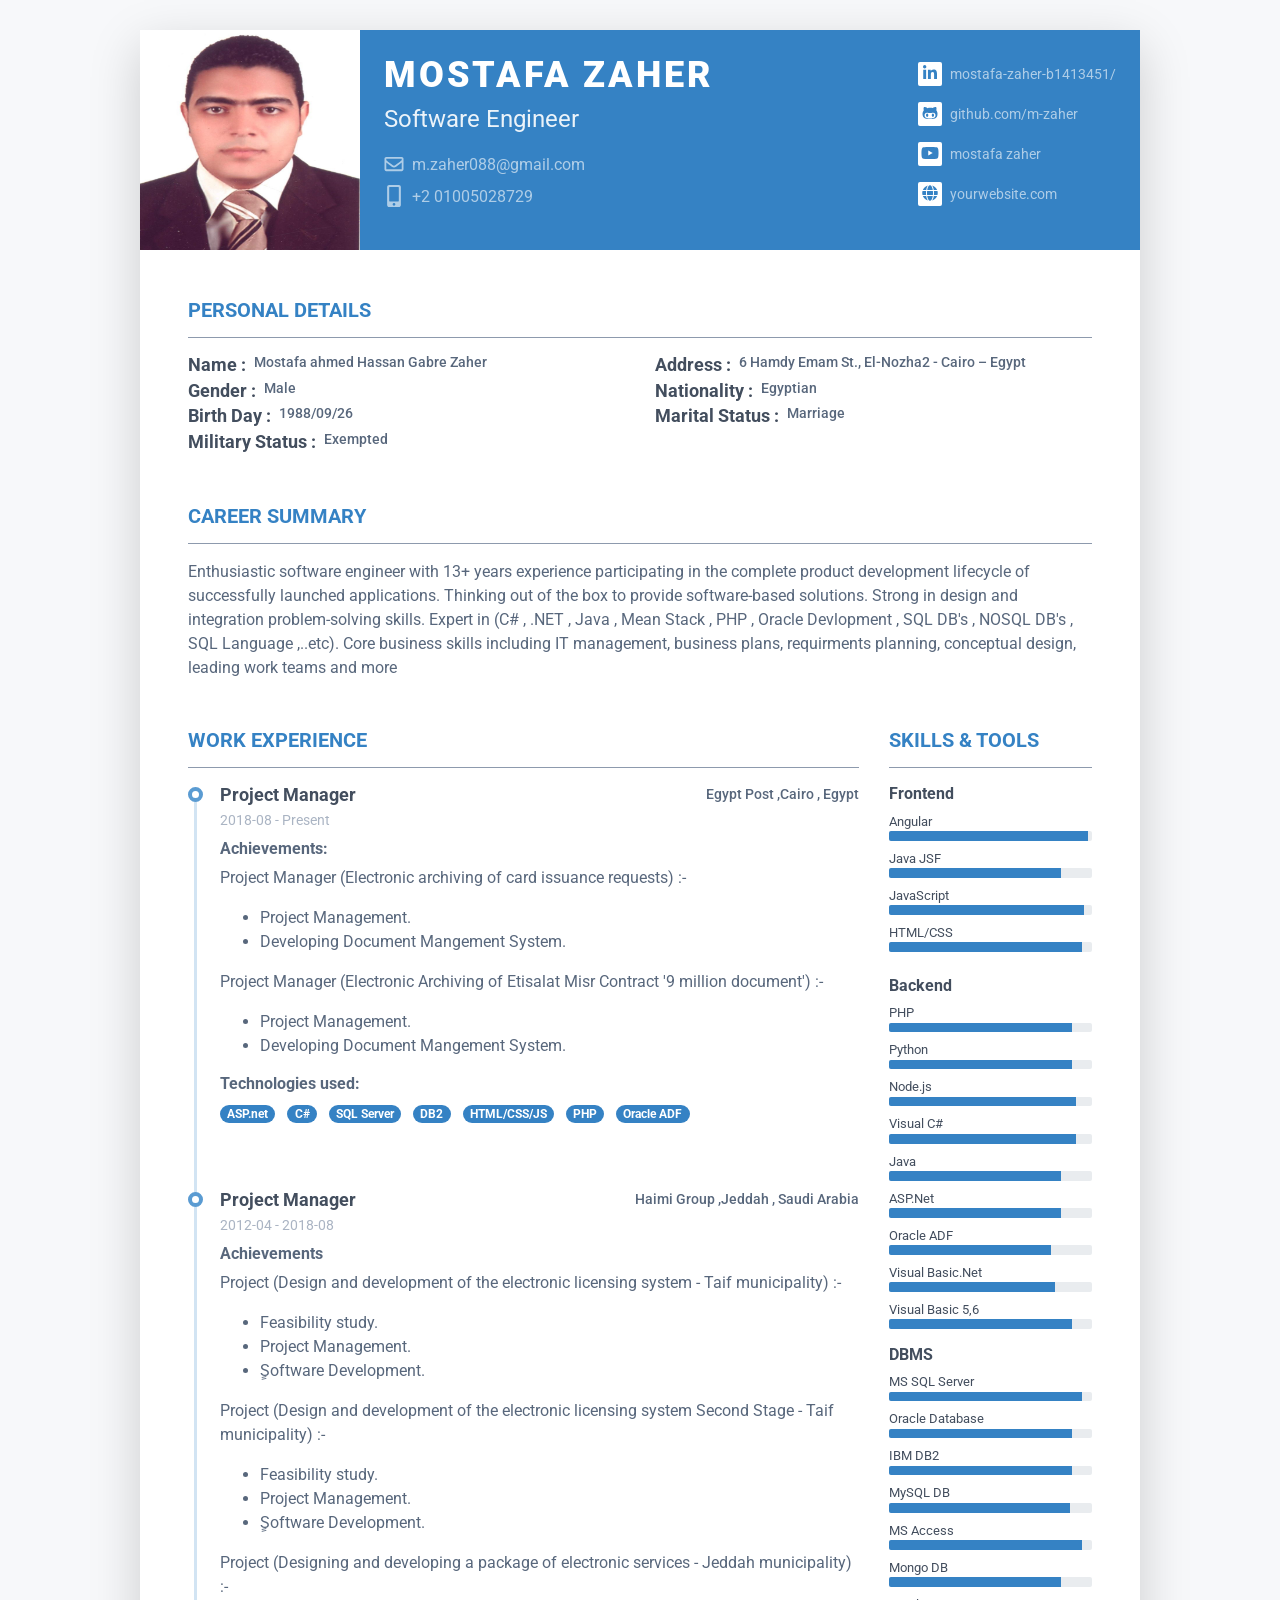
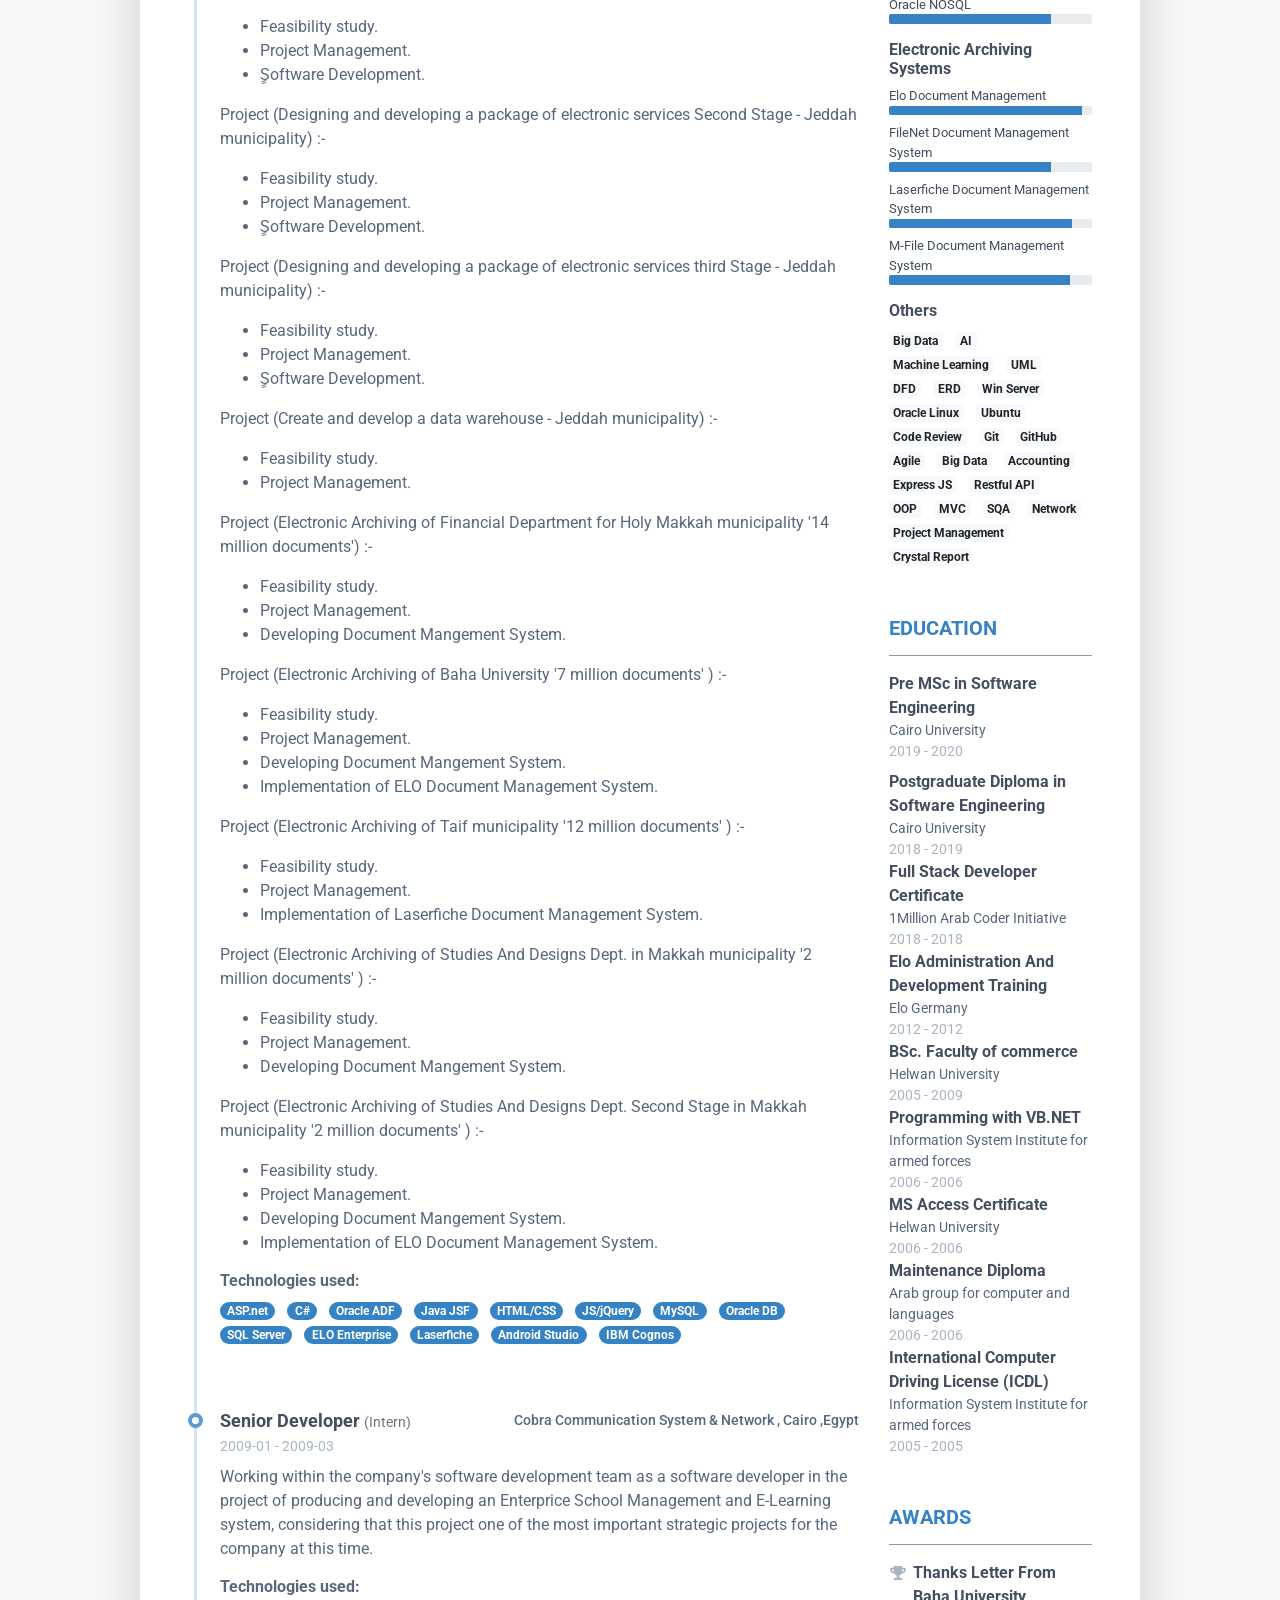
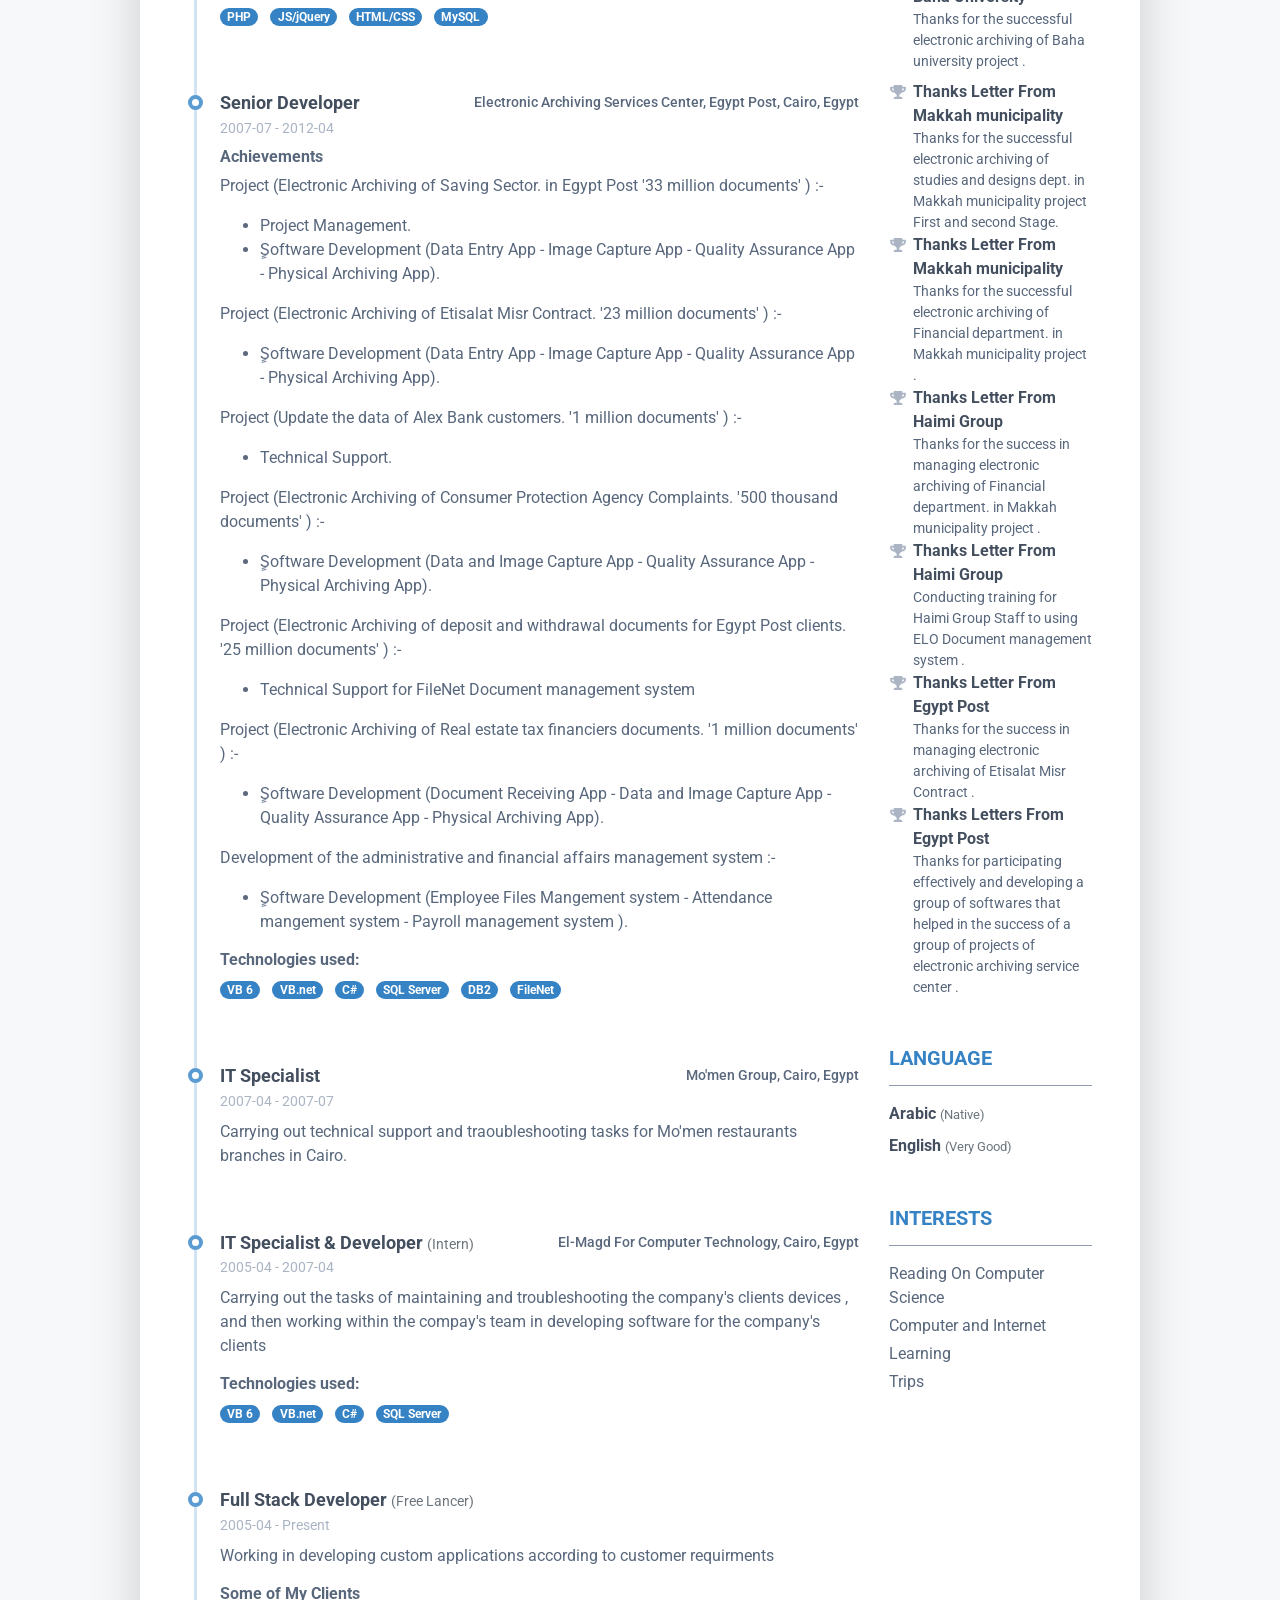
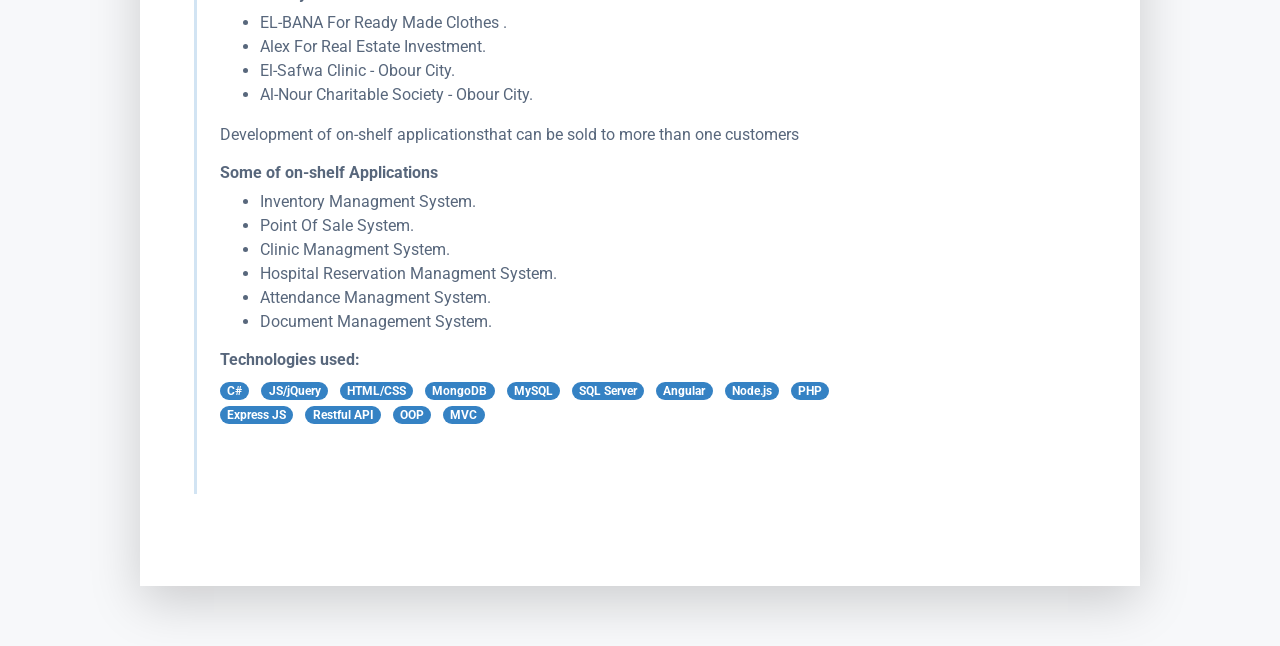
==== index.html @ 632cbca5 "final" ====
<!DOCTYPE html>
<html lang="en">

<head>
    <title>Mostafa Zaher Resume/CV</title>

    <!-- Meta -->
    <meta charset="utf-8" />
    <meta http-equiv="X-UA-Compatible" content="IE=edge" />
    <meta name="viewport" content="width=device-width, initial-scale=1.0" />
    <meta name="description" content="Mostafa Zaher Resume" />
    <meta name="author" content="Mostafa Zaher" />
    <link rel="shortcut icon" href="favicon.ico" />

    <!-- Google Font -->
    <link href="https://fonts.googleapis.com/css?family=Roboto:300,400,500,700,900" rel="stylesheet" />

    <!-- FontAwesome JS-->
    <script defer src="assets/fontawesome/js/all.min.js"></script>

    <!-- Theme CSS -->
    <link id="theme-style" rel="stylesheet" href="assets/css/pillar-2.css" />
</head>

<body>
    <article class="resume-wrapper text-center position-relative">
        <div class="resume-wrapper-inner mx-auto text-left bg-white shadow-lg">
            <header class="resume-header pt-4 pt-md-0">
                <div class="media flex-column flex-md-row">
                    <img class="mr-3 img-fluid picture mx-auto" src="assets/images/profile.jpg" alt="" />
                    <div class="media-body p-4 d-flex flex-column flex-md-row mx-auto mx-lg-0">
                        <div class="primary-info">
                            <h1 class="name mt-0 mb-1 text-white text-uppercase text-uppercase">
                                Mostafa Zaher
                            </h1>
                            <div class="title mb-3">Software Engineer</div>
                            <ul class="list-unstyled">
                                <li class="mb-2">
                                    <a href="#"><i
                        class="far fa-envelope fa-fw mr-2"
                        data-fa-transform="grow-3"
                      ></i
                      >m.zaher088@gmail.com</a
                    >
                  </li>
                  <li>
                    <a href="#"
                      ><i
                        class="fas fa-mobile-alt fa-fw mr-2"
                        data-fa-transform="grow-6"
                      ></i
                      >+2 01005028729</a
                    >
                  </li>
                </ul>
              </div>
              <!--//primary-info-->
              <div class="secondary-info ml-md-auto mt-2">
                <ul class="resume-social list-unstyled">
                  <li class="mb-3">
                    <a
                      href="https://www.linkedin.com/in/mostafa-zaher-b1413451/"
                      ><span class="fa-container text-center mr-2"
                        ><i class="fab fa-linkedin-in fa-fw"></i></span
                      >mostafa-zaher-b1413451/</a
                    >
                  </li>
                  <li class="mb-3">
                    <a href="https://github.com/m-zaher"
                      ><span class="fa-container text-center mr-2"
                        ><i class="fab fa-github-alt fa-fw"></i></span
                      >github.com/m-zaher</a
                    >
                  </li>
                  <li class="mb-3">
                    <a
                      href="https://www.youtube.com/channel/UCC8IXNrGnmh9Z6P3YlJa_Cw"
                      ><span class="fa-container text-center mr-2"
                        ><i class="fab fa-youtube fa-fw"></i></span
                      >mostafa zaher</a
                    >
                  </li>
                  <li>
                    <a href="#"
                      ><span class="fa-container text-center mr-2"
                        ><i class="fas fa-globe"></i></span
                      >yourwebsite.com</a
                    >
                  </li>
                </ul>
              </div>
              <!--//secondary-info-->
            </div>
            <!--//media-body-->
          </div>
          <!--//media-->
        </header>
        <div class="resume-body p-5">
          <section class="resume-section summary-section mb-5">
            <h2
              class="resume-section-title text-uppercase font-weight-bold pb-3 mb-3"
            >
              Personal Details
            </h2>
            <div class="resume-section-content">
              <div class="row">
                <div class="col-lg-6 col-ms-12">
                  <!-- for name -->
                  <span class="media d-flex flex-column flex-md-row">
                    <h3 class="resume-position-title font-weight-bold mb-1">
                      Name :
                    </h3>
                    <h4 class="resume-company-name ml-2">
                      Mostafa ahmed Hassan Gabre Zaher
                    </h4>
                  </span>
                </div>

                <!-- for address -->
                <div class="col-lg-6 col-ms-12">
                  <span class="d-flex flex-column flex-md-row">
                    <h3 class="resume-position-title font-weight-bold mb-1">
                      Address :
                    </h3>
                    <h4 class="resume-company-name ml-2">
                      6 Hamdy Emam St., El-Nozha2 - Cairo – Egypt
                    </h4>
                  </span>
                </div>
              </div>

              <div class="row">
                <div class="col-lg-6 col-ms-12">
                  <!-- for Gender -->
                  <span class="d-flex flex-column flex-md-row">
                    <h3 class="resume-position-title font-weight-bold mb-1">
                      Gender :
                    </h3>
                    <h4 class="resume-company-name ml-2">Male</h4>
                  </span>
                </div>

                <!-- for Nationality -->
                <div class="col-lg-6 col-ms-12">
                  <span class="d-flex flex-column flex-md-row">
                    <h3 class="resume-position-title font-weight-bold mb-1">
                      Nationality :
                    </h3>
                    <h4 class="resume-company-name ml-2">Egyptian</h4>
                  </span>
                </div>
              </div>

              <div class="row">
                <div class="col-lg-6 col-ms-12">
                  <!-- for Birth Day -->
                  <span class="d-flex flex-column flex-md-row">
                    <h3 class="resume-position-title font-weight-bold mb-1">
                      Birth Day :
                    </h3>
                    <h4 class="resume-company-name ml-2">1988/09/26</h4>
                  </span>
                </div>

                <!-- for Nationality -->
                <div class="col-lg-6 col-ms-12">
                  <span class="d-flex flex-column flex-md-row">
                    <h3 class="resume-position-title font-weight-bold mb-1">
                      Marital Status :
                    </h3>
                    <h4 class="resume-company-name ml-2">Marriage</h4>
                  </span>
                </div>
              </div>

              <div class="row">
                <div class="col-lg-6 col-ms-12">
                  <!-- for Military Status -->
                  <span class="d-flex flex-column flex-md-row">
                    <h3 class="resume-position-title font-weight-bold mb-1">
                      Military Status :
                    </h3>
                    <h4 class="resume-company-name ml-2">Exempted</h4>
                  </span>
                </div>
              </div>
            </div>
          </section>
          <!--//summary-section-->

          <section class="resume-section summary-section mb-5">
            <h2
              class="resume-section-title text-uppercase font-weight-bold pb-3 mb-3"
            >
              Career Summary
            </h2>
            <div class="resume-section-content">
              <p class="mb-0">
                Enthusiastic software engineer with 13+ years experience participating in the complete product development lifecycle of successfully launched applications.
                Thinking out of the box to provide software-based solutions. Strong in design and integration problem-solving skills. Expert in (C# , .NET , Java , Mean Stack , PHP , Oracle Devlopment ,
                SQL DB's , NOSQL DB's , SQL Language ,..etc). Core business skills including IT management, business plans, requirments planning, conceptual design, leading work teams and more
              </p>
            </div>
          </section>
          <!--//summary-section-->
          <div class="row">
            <div class="col-lg-9">
              <section class="resume-section experience-section mb-5">
                <h2
                  class="resume-section-title text-uppercase font-weight-bold pb-3 mb-3"
                >
                  Work Experience
                </h2>
                <div class="resume-section-content">
                  <div class="resume-timeline position-relative">
                    <article
                      class="resume-timeline-item position-relative pb-5"
                    >
                      <div class="resume-timeline-item-header mb-2">
                        <div class="d-flex flex-column flex-md-row">
                          <h3
                            class="resume-position-title font-weight-bold mb-1"
                          >
                            Project Manager
                          </h3>
                          <div class="resume-company-name ml-auto">
                            Egypt Post ,Cairo , Egypt
                          </div>
                        </div>
                        <!--//row-->
                        <div class="resume-position-time">
                          2018-08 - Present
                        </div>
                      </div>
                      <!--//resume-timeline-item-header-->
                      <div class="resume-timeline-item-desc">
                        <h4
                          class="resume-timeline-item-desc-heading font-weight-bold"
                        >
                          Achievements:
                        </h4>
                        <p>
                          Project Manager (Electronic archiving of card issuance
                          requests) :-
                        </p>
                        <ul>
                          <li>Project Management.</li>
                          <li>Developing Document Mangement System.</li>
                        </ul>
                        <p>
                          Project Manager (Electronic Archiving of Etisalat Misr
                          Contract '9 million document') :-
                        </p>
                        <ul>
                          <li>Project Management.</li>
                          <li>Developing Document Mangement System.</li>
                        </ul>
                        <h4
                          class="resume-timeline-item-desc-heading font-weight-bold"
                        >
                          Technologies used:
                        </h4>
                        <ul class="list-inline">
                          <li class="list-inline-item">
                            <span class="badge badge-primary badge-pill"
                              >ASP.net</span
                            >
                          </li>
                          <li class="list-inline-item">
                            <span class="badge badge-primary badge-pill"
                              >C#</span
                            >
                          </li>
                          <li class="list-inline-item">
                            <span class="badge badge-primary badge-pill"
                              >SQL Server</span
                            >
                          </li>
                          <li class="list-inline-item">
                            <span class="badge badge-primary badge-pill"
                              >DB2</span
                            >
                          </li>
                          <li class="list-inline-item">
                            <span class="badge badge-primary badge-pill"
                              >HTML/CSS/JS</span
                            >
                          </li>
                          <li class="list-inline-item">
                            <span class="badge badge-primary badge-pill"
                              >PHP</span
                            >
                          </li>
                          <li class="list-inline-item">
                            <span class="badge badge-primary badge-pill"
                              >Oracle ADF</span
                            >
                          </li>
                        </ul>
                      </div>
                      <!--//resume-timeline-item-desc-->
                    </article>
                    <!--//resume-timeline-item-->

                    <article
                      class="resume-timeline-item position-relative pb-5"
                    >
                      <div class="resume-timeline-item-header mb-2">
                        <div class="d-flex flex-column flex-md-row">
                          <h3
                            class="resume-position-title font-weight-bold mb-1"
                          >
                            Project Manager
                          </h3>
                          <div class="resume-company-name ml-auto">
                            Haimi Group ,Jeddah , Saudi Arabia
                          </div>
                        </div>
                        <!--//row-->
                        <div class="resume-position-time">
                          2012-04 - 2018-08
                        </div>
                      </div>
                      <!--//resume-timeline-item-header-->
                      <div class="resume-timeline-item-desc">
                        <h4
                          class="resume-timeline-item-desc-heading font-weight-bold"
                        >
                          Achievements
                        </h4>

                        <p>
                          Project (Design and development of the electronic
                          licensing system - Taif municipality) :-
                        </p>
                        <ul>
                          <li>Feasibility study.</li>
                          <li>Project Management.</li>
                          <li>ٍSoftware Development.</li>
                        </ul>

                        <p>
                          Project (Design and development of the electronic
                          licensing system Second Stage - Taif municipality) :-
                        </p>
                        <ul>
                          <li>Feasibility study.</li>
                          <li>Project Management.</li>
                          <li>ٍSoftware Development.</li>
                        </ul>

                        <p>
                          Project (Designing and developing a package of
                          electronic services - Jeddah municipality) :-
                        </p>
                        <ul>
                          <li>Feasibility study.</li>
                          <li>Project Management.</li>
                          <li>ٍSoftware Development.</li>
                        </ul>

                        <p>
                          Project (Designing and developing a package of
                          electronic services Second Stage - Jeddah
                          municipality) :-
                        </p>
                        <ul>
                          <li>Feasibility study.</li>
                          <li>Project Management.</li>
                          <li>ٍSoftware Development.</li>
                        </ul>

                        <p>
                          Project (Designing and developing a package of
                          electronic services third Stage - Jeddah municipality)
                          :-
                        </p>
                        <ul>
                          <li>Feasibility study.</li>
                          <li>Project Management.</li>
                          <li>ٍSoftware Development.</li>
                        </ul>

                        <p>
                          Project (Create and develop a data warehouse - Jeddah
                          municipality) :-
                        </p>
                        <ul>
                          <li>Feasibility study.</li>
                          <li>Project Management.</li>
                        </ul>

                        <p>
                          Project (Electronic Archiving of Financial Department
                          for Holy Makkah municipality '14 million documents')
                          :-
                        </p>
                        <ul>
                          <li>Feasibility study.</li>
                          <li>Project Management.</li>
                          <li>Developing Document Mangement System.</li>
                        </ul>
                        <p>
                          Project (Electronic Archiving of Baha University '7
                          million documents' ) :-
                        </p>
                        <ul>
                          <li>Feasibility study.</li>
                          <li>Project Management.</li>
                          <li>Developing Document Mangement System.</li>
                          <li>
                            Implementation of ELO Document Management System.
                          </li>
                        </ul>

                        <p>
                          Project (Electronic Archiving of Taif municipality '12
                          million documents' ) :-
                        </p>
                        <ul>
                          <li>Feasibility study.</li>
                          <li>Project Management.</li>
                          <li>
                            Implementation of Laserfiche Document Management
                            System.
                          </li>
                        </ul>

                        <p>
                          Project (Electronic Archiving of Studies And Designs
                          Dept. in Makkah municipality '2 million documents' )
                          :-
                        </p>
                        <ul>
                          <li>Feasibility study.</li>
                          <li>Project Management.</li>
                          <li>Developing Document Mangement System.</li>
                        </ul>

                        <p>
                          Project (Electronic Archiving of Studies And Designs
                          Dept. Second Stage in Makkah municipality '2 million
                          documents' ) :-
                        </p>
                        <ul>
                          <li>Feasibility study.</li>
                          <li>Project Management.</li>
                          <li>Developing Document Mangement System.</li>
                          <li>
                            Implementation of ELO Document Management System.
                          </li>
                        </ul>

                        <h4
                          class="resume-timeline-item-desc-heading font-weight-bold"
                        >
                          Technologies used:
                        </h4>
                        <ul class="list-inline">
                          <li class="list-inline-item">
                            <span class="badge badge-primary badge-pill"
                              >ASP.net</span
                            >
                          </li>
                          <li class="list-inline-item">
                            <span class="badge badge-primary badge-pill"
                              >C#</span
                            >
                          </li>
                          <li class="list-inline-item">
                            <span class="badge badge-primary badge-pill"
                              >Oracle ADF</span
                            >
                          </li>
                          <li class="list-inline-item">
                            <span class="badge badge-primary badge-pill"
                              >Java JSF</span
                            >
                          </li>
                          <li class="list-inline-item">
                            <span class="badge badge-primary badge-pill"
                              >HTML/CSS</span
                            >
                          </li>
                          <li class="list-inline-item">
                            <span class="badge badge-primary badge-pill"
                              >JS/jQuery</span
                            >
                          </li>
                          <li class="list-inline-item">
                            <span class="badge badge-primary badge-pill"
                              >MySQL</span
                            >
                          </li>
                          <li class="list-inline-item">
                            <span class="badge badge-primary badge-pill"
                              >Oracle DB</span
                            >
                          </li>
                          <li class="list-inline-item">
                            <span class="badge badge-primary badge-pill"
                              >SQL Server</span
                            >
                          </li>

                          <li class="list-inline-item">
                            <span class="badge badge-primary badge-pill"
                              >ELO Enterprise</span
                            >
                          </li>
                          <li class="list-inline-item">
                            <span class="badge badge-primary badge-pill"
                              >Laserfiche</span
                            >
                          </li>

                          <li class="list-inline-item">
                            <span class="badge badge-primary badge-pill"
                              >Android Studio</span
                            >
                          </li>
                          <li class="list-inline-item">
                            <span class="badge badge-primary badge-pill"
                              >IBM Cognos</span
                            >
                          </li>
                        </ul>
                      </div>
                      <!--//resume-timeline-item-desc-->
                    </article>
                    <!--//resume-timeline-item-->

                    <article class="resume-timeline-item position-relative pb-5">
                      <div class="resume-timeline-item-header mb-2">
                        <div class="d-flex flex-column flex-md-row">
                          <h3
                            class="resume-position-title font-weight-bold mb-1"
                          >
                            Senior Developer
                            <small class="text-muted">(Intern)</small>
                          </h3>
                          <div class="resume-company-name ml-auto">
                            Cobra Communication System & Network , Cairo ,Egypt
                          </div>
                        </div>
                        <!--//row-->
                        <div class="resume-position-time">
                          2009-01 - 2009-03
                        </div>
                      </div>
                      <!--//resume-timeline-item-header-->
                      <div class="resume-timeline-item-desc">
                        <p>
                          Working within the company's software development team as a software developer in the project of producing and developing an Enterprice School Management and E-Learning system,
                          considering that this project one of the most important strategic projects for the company at this time.
                        </p>
                        <h4
                          class="resume-timeline-item-desc-heading font-weight-bold"
                        >
                          Technologies used:
                        </h4>
                        <ul class="list-inline">
                          <li class="list-inline-item">
                            <span class="badge badge-primary badge-pill"
                              >PHP</span
                            >
                          </li>
                          <li class="list-inline-item">
                            <span class="badge badge-primary badge-pill"
                              >JS/jQuery</span
                            >
                          </li>
                          <li class="list-inline-item">
                            <span class="badge badge-primary badge-pill"
                              >HTML/CSS</span
                            >
                          </li>
                          <li class="list-inline-item">
                            <span class="badge badge-primary badge-pill"
                              >MySQL</span
                            >
                          </li>
                        </ul>
                      </div>
                      <!--//resume-timeline-item-desc-->
                    </article>
                    <!--//resume-timeline-item-->

                    <article
                      class="resume-timeline-item position-relative pb-5"
                    >
                      <div class="resume-timeline-item-header mb-2">
                        <div class="d-flex flex-column flex-md-row">
                          <h3
                            class="resume-position-title font-weight-bold mb-1"
                          >
                            Senior Developer
                          </h3>
                          <div class="resume-company-name ml-auto">
                            Electronic Archiving Services Center, Egypt Post,
                            Cairo, Egypt
                          </div>
                        </div>
                        <!--//row-->
                        <div class="resume-position-time">
                          2007-07 - 2012-04
                        </div>
                      </div>
                      <!--//resume-timeline-item-header-->
                      <div class="resume-timeline-item-desc">
                        <h4
                          class="resume-timeline-item-desc-heading font-weight-bold"
                        >
                          Achievements
                        </h4>

                        <p>
                          Project (Electronic Archiving of Saving Sector. in Egypt Post '33 million
                          documents' ) :-
                        </p>
                        <ul>
                          <li>Project Management.</li>
                          <li>ٍSoftware Development (Data Entry App - Image Capture App - Quality Assurance App - Physical Archiving App).</li>
                        </ul>

                        <p>
                          Project (Electronic Archiving of  Etisalat Misr Contract. '23 million documents' ) :-
                        </p>
                        <ul>
                          <li>ٍSoftware Development (Data Entry App - Image Capture App - Quality Assurance App - Physical Archiving App).</li>
                        </ul>

                        <p>
                          Project (Update the data of Alex Bank customers. '1 million documents' ) :-
                        </p>
                        <ul>
                          <li>Technical Support.</li>
                        </ul>

                        <p>
                          Project (Electronic Archiving of  Consumer Protection Agency Complaints. '500 thousand documents' ) :-
                        </p>
                        <ul>
                          <li>ٍSoftware Development (Data and Image Capture App - Quality Assurance App - Physical Archiving App).</li>
                        </ul>

                        <p>
                          Project (Electronic Archiving of  deposit and withdrawal documents for Egypt Post clients. '25 million documents' ) :-
                        </p>
                        <ul>
                          <li>Technical Support for FileNet Document management system </li>
                        </ul>

                        <p>
                          Project (Electronic Archiving of  Real estate tax financiers documents. '1 million documents' ) :-
                        </p>
                        <ul>
                          <li>ٍSoftware Development (Document Receiving App - Data and Image Capture App - Quality Assurance App - Physical Archiving App).</li>
                        </ul>

                        <p>
                          Development of the administrative and financial affairs management system :-
                        </p>
                        <ul>
                          <li>ٍSoftware Development (Employee Files Mangement system - Attendance mangement system - Payroll management system ).</li>
                        </ul>
                        <h4
                          class="resume-timeline-item-desc-heading font-weight-bold"
                        >
                          Technologies used:
                        </h4>
                        <ul class="list-inline">
                          <li class="list-inline-item">
                            <span class="badge badge-primary badge-pill"
                              >VB 6</span
                            >
                          </li>
                          <li class="list-inline-item">
                            <span class="badge badge-primary badge-pill"
                              >VB.net</span
                            >
                          </li>
                          <li class="list-inline-item">
                            <span class="badge badge-primary badge-pill"
                              >C#</span
                            >
                          </li>
                          <li class="list-inline-item">
                            <span class="badge badge-primary badge-pill"
                              >SQL Server</span
                            >
                          </li>
                          <li class="list-inline-item">
                            <span class="badge badge-primary badge-pill"
                              >DB2</span
                            >
                          </li>
                          <li class="list-inline-item">
                            <span class="badge badge-primary badge-pill"
                              >FileNet</span
                            >
                          </li>
                        </ul>
                      </div>
                      <!--//resume-timeline-item-desc-->
                    </article>
                    <!--//resume-timeline-item-->

                    <article class="resume-timeline-item position-relative pb-5">
                      <div class="resume-timeline-item-header mb-2">
                        <div class="d-flex flex-column flex-md-row">
                          <h3
                            class="resume-position-title font-weight-bold mb-1"
                          >
                            IT Specialist
                          </h3>
                          <div class="resume-company-name ml-auto">
                            Mo'men Group, Cairo, Egypt
                          </div>
                        </div>
                        <!--//row-->
                        <div class="resume-position-time">
                          2007-04 - 2007-07
                        </div>
                      </div>
                      <!--//resume-timeline-item-header-->
                      <div class="resume-timeline-item-desc">
                        <p>
                          Carrying out technical support and traoubleshooting tasks for Mo'men restaurants branches in Cairo.
                        </p>
                        
                      </div>
                      <!--//resume-timeline-item-desc-->
                    </article>
                    <!--//resume-timeline-item-->

                    <article class="resume-timeline-item position-relative pb-5">
                      <div class="resume-timeline-item-header mb-2">
                        <div class="d-flex flex-column flex-md-row">
                          <h3
                            class="resume-position-title font-weight-bold mb-1"
                          >
                            IT Specialist & Developer
                            <small class="text-muted">(Intern)</small>
                          </h3>
                          <div class="resume-company-name ml-auto">
                            El-Magd For Computer Technology, Cairo, Egypt
                          </div>
                        </div>
                        <!--//row-->
                        <div class="resume-position-time">
                          2005-04 - 2007-04
                        </div>
                      </div>
                      <!--//resume-timeline-item-header-->
                      <div class="resume-timeline-item-desc">
                        <p>
                          Carrying out the tasks of maintaining and troubleshooting the company's clients devices , and then working within the compay's team in developing software for the company's clients 
                        </p>
                        <h4
                          class="resume-timeline-item-desc-heading font-weight-bold"
                        >
                          Technologies used:
                        </h4>
                        <ul class="list-inline">
                          <li class="list-inline-item">
                            <span class="badge badge-primary badge-pill"
                              >VB 6</span
                            >
                          </li>
                          <li class="list-inline-item">
                            <span class="badge badge-primary badge-pill"
                              >VB.net</span
                            >
                          </li>
                          <li class="list-inline-item">
                            <span class="badge badge-primary badge-pill"
                              >C#</span
                            >
                          </li>
                          <li class="list-inline-item">
                            <span class="badge badge-primary badge-pill"
                              >SQL Server</span
                            >
                          </li>
                          </li>
                        </ul>
                      </div>
                      <!--//resume-timeline-item-desc-->
                    </article>
                    <!--//resume-timeline-item-->

                    <article class="resume-timeline-item position-relative pb-5">
                      <div class="resume-timeline-item-header mb-2">
                        <div class="d-flex flex-column flex-md-row">
                          <h3
                            class="resume-position-title font-weight-bold mb-1"
                          >
                            Full Stack Developer
                            <small class="text-muted">(Free Lancer)</small>
                          </h3>
                        </div>
                        <!--//row-->
                        <div class="resume-position-time">
                          2005-04 - Present
                        </div>
                      </div>
                      <!--//resume-timeline-item-header-->
                      <div class="resume-timeline-item-desc">
                        <p>
                          Working in developing custom applications according to customer requirments
                        </p>
                        <h5
                          class="resume-timeline-item-desc-heading font-weight-bold"
                        >
                          Some of My Clients
                        </h5>
                        <ul>
                          <li>EL-BANA For Ready Made Clothes .</li>
                          <li>Alex For Real Estate Investment.</li>
                          <li>El-Safwa Clinic - Obour City.</li>
                          <li>Al-Nour Charitable Society - Obour City.</li>
                        </ul>
                        <p>
                          Development of on-shelf applicationsthat can be sold to more than one customers
                        </p>
                        <h5
                          class="resume-timeline-item-desc-heading font-weight-bold"
                        >
                          Some of on-shelf Applications
                        </h5>
                        <ul>
                          <li>Inventory Managment System.</li>
                          <li>Point Of Sale System.</li>
                          <li>Clinic Managment System.</li>
                          <li>Hospital Reservation Managment System.</li>
                          <li>Attendance Managment System.</li>
                          <li>Document Management System.</li>
                        </ul>
                        <h4
                          class="resume-timeline-item-desc-heading font-weight-bold"
                        >
                          Technologies used:
                        </h4>
                        <ul class="list-inline">
                          <li class="list-inline-item">
                            <span class="badge badge-primary badge-pill"
                              >C#</span
                            >
                          </li>
                          <li class="list-inline-item">
                            <span class="badge badge-primary badge-pill"
                              >JS/jQuery</span
                            >
                          </li>
                          <li class="list-inline-item">
                            <span class="badge badge-primary badge-pill"
                              >HTML/CSS</span
                            >
                          </li>
                          <li class="list-inline-item">
                            <span class="badge badge-primary badge-pill"
                              >MongoDB</span
                            >
                          </li>
                          <li class="list-inline-item">
                            <span class="badge badge-primary badge-pill"
                              >MySQL</span
                            >
                          </li>
                          <li class="list-inline-item">
                            <span class="badge badge-primary badge-pill"
                              >SQL Server</span
                            >
                          </li>
                          <li class="list-inline-item">
                            <span class="badge badge-primary badge-pill"
                              >Angular</span
                            >
                          </li>
                          <li class="list-inline-item">
                            <span class="badge badge-primary badge-pill"
                              >Node.js</span
                            >
                          </li>
                          <li class="list-inline-item">
                            <span class="badge badge-primary badge-pill"
                              >PHP</span
                            >
                          </li>
                          <li class="list-inline-item">
                            <span class="badge badge-primary badge-pill"
                              >Express JS</span
                            >
                          </li>
                          <li class="list-inline-item">
                            <span class="badge badge-primary badge-pill"
                              >Restful API</span
                            >
                          </li>
                          <li class="list-inline-item">
                            <span class="badge badge-primary badge-pill"
                              >OOP</span
                            >
                          </li>
                          <li class="list-inline-item">
                            <span class="badge badge-primary badge-pill"
                              >MVC</span
                            >
                          </li>
                        </ul>
                      </div>
                      <!--//resume-timeline-item-desc-->
                    </article>
                    <!--//resume-timeline-item-->
                  </div>
                  <!--//resume-timeline-->
                </div>
              </section>
              <!--//experience-section-->
            </div>
            <div class="col-lg-3">
              <section class="resume-section skills-section mb-5">
                <h2
                  class="resume-section-title text-uppercase font-weight-bold pb-3 mb-3"
                >
                  Skills &amp; Tools
                </h2>
                <div class="resume-section-content">
                  <div class="resume-skill-item">
                    <h4 class="resume-skills-cat font-weight-bold">Frontend</h4>
                    <ul class="list-unstyled mb-4">
                      <li class="mb-2">
                        <div class="resume-skill-name">Angular</div>
                        <div class="progress resume-progress">
                          <div
                            class="progress-bar theme-progress-bar-dark"
                            role="progressbar"
                            style="width: 98%"
                            aria-valuenow="25"
                            aria-valuemin="0"
                            aria-valuemax="100"
                          ></div>
                        </div>
                      </li>
                      <li class="mb-2">
                        <div class="resume-skill-name">Java JSF</div>
                        <div class="progress resume-progress">
                          <div
                            class="progress-bar theme-progress-bar-dark"
                            role="progressbar"
                            style="width: 85%"
                            aria-valuenow="25"
                            aria-valuemin="0"
                            aria-valuemax="100"
                          ></div>
                        </div>
                      </li>
                      <li class="mb-2">
                        <div class="resume-skill-name">JavaScript</div>
                        <div class="progress resume-progress">
                          <div
                            class="progress-bar theme-progress-bar-dark"
                            role="progressbar"
                            style="width: 96%"
                            aria-valuenow="25"
                            aria-valuemin="0"
                            aria-valuemax="100"
                          ></div>
                        </div>
                      </li>

                      <li class="mb-2">
                        <div class="resume-skill-name">HTML/CSS</div>
                        <div class="progress resume-progress">
                          <div
                            class="progress-bar theme-progress-bar-dark"
                            role="progressbar"
                            style="width: 95%"
                            aria-valuenow="25"
                            aria-valuemin="0"
                            aria-valuemax="100"
                          ></div>
                        </div>
                      </li>
                    </ul>
                  </div>
                  <!--//resume-skill-item-->

                  <div class="resume-skill-item">
                    <h4 class="resume-skills-cat font-weight-bold">Backend</h4>
                    <ul class="list-unstyled">
                      <li class="mb-2">
                        <div class="resume-skill-name">PHP</div>
                        <div class="progress resume-progress">
                          <div
                            class="progress-bar theme-progress-bar-dark"
                            role="progressbar"
                            style="width: 90%"
                            aria-valuenow="25"
                            aria-valuemin="0"
                            aria-valuemax="100"
                          ></div>
                        </div>
                      </li>

                      <li class="mb-2">
                        <div class="resume-skill-name">Python</div>
                        <div class="progress resume-progress">
                          <div
                            class="progress-bar theme-progress-bar-dark"
                            role="progressbar"
                            style="width: 90%"
                            aria-valuenow="25"
                            aria-valuemin="0"
                            aria-valuemax="100"
                          ></div>
                        </div>
                      </li>
                      <li class="mb-2">
                        <div class="resume-skill-name">Node.js</div>
                        <div class="progress resume-progress">
                          <div
                            class="progress-bar theme-progress-bar-dark"
                            role="progressbar"
                            style="width: 92%"
                            aria-valuenow="25"
                            aria-valuemin="0"
                            aria-valuemax="100"
                          ></div>
                        </div>
                      </li>

                      <li class="mb-2">
                        <div class="resume-skill-name">Visual C#</div>
                        <div class="progress resume-progress">
                          <div
                            class="progress-bar theme-progress-bar-dark"
                            role="progressbar"
                            style="width: 92%"
                            aria-valuenow="25"
                            aria-valuemin="0"
                            aria-valuemax="100"
                          ></div>
                        </div>
                      </li>

                      <li class="mb-2">
                        <div class="resume-skill-name">Java</div>
                        <div class="progress resume-progress">
                          <div
                            class="progress-bar theme-progress-bar-dark"
                            role="progressbar"
                            style="width: 85%"
                            aria-valuenow="25"
                            aria-valuemin="0"
                            aria-valuemax="100"
                          ></div>
                        </div>
                      </li>

                      <li class="mb-2">
                        <div class="resume-skill-name">ASP.Net</div>
                        <div class="progress resume-progress">
                          <div
                            class="progress-bar theme-progress-bar-dark"
                            role="progressbar"
                            style="width: 85%"
                            aria-valuenow="25"
                            aria-valuemin="0"
                            aria-valuemax="100"
                          ></div>
                        </div>
                      </li>

                      <li class="mb-2">
                        <div class="resume-skill-name">Oracle ADF</div>
                        <div class="progress resume-progress">
                          <div
                            class="progress-bar theme-progress-bar-dark"
                            role="progressbar"
                            style="width: 80%"
                            aria-valuenow="25"
                            aria-valuemin="0"
                            aria-valuemax="100"
                          ></div>
                        </div>
                      </li>

                      <li class="mb-2">
                        <div class="resume-skill-name">Visual Basic.Net</div>
                        <div class="progress resume-progress">
                          <div
                            class="progress-bar theme-progress-bar-dark"
                            role="progressbar"
                            style="width: 82%"
                            aria-valuenow="25"
                            aria-valuemin="0"
                            aria-valuemax="100"
                          ></div>
                        </div>
                      </li>

                      <li class="mb-2">
                        <div class="resume-skill-name">Visual Basic 5,6</div>
                        <div class="progress resume-progress">
                          <div
                            class="progress-bar theme-progress-bar-dark"
                            role="progressbar"
                            style="width: 90%"
                            aria-valuenow="25"
                            aria-valuemin="0"
                            aria-valuemax="100"
                          ></div>
                        </div>
                      </li>
                    </ul>
                  </div>
                  <!--//resume-skill-item-->

                  <div class="resume-skill-item">
                    <h4 class="resume-skills-cat font-weight-bold">DBMS</h4>
                    <ul class="list-unstyled">
                      <li class="mb-2">
                        <div class="resume-skill-name">MS SQL Server</div>
                        <div class="progress resume-progress">
                          <div
                            class="progress-bar theme-progress-bar-dark"
                            role="progressbar"
                            style="width: 95%"
                            aria-valuenow="25"
                            aria-valuemin="0"
                            aria-valuemax="100"
                          ></div>
                        </div>
                      </li>

                      <li class="mb-2">
                        <div class="resume-skill-name">Oracle Database</div>
                        <div class="progress resume-progress">
                          <div
                            class="progress-bar theme-progress-bar-dark"
                            role="progressbar"
                            style="width: 90%"
                            aria-valuenow="25"
                            aria-valuemin="0"
                            aria-valuemax="100"
                          ></div>
                        </div>
                      </li>
                      <li class="mb-2">
                        <div class="resume-skill-name">IBM DB2</div>
                        <div class="progress resume-progress">
                          <div
                            class="progress-bar theme-progress-bar-dark"
                            role="progressbar"
                            style="width: 90%"
                            aria-valuenow="25"
                            aria-valuemin="0"
                            aria-valuemax="100"
                          ></div>
                        </div>
                      </li>

                      <li class="mb-2">
                        <div class="resume-skill-name">MySQL DB</div>
                        <div class="progress resume-progress">
                          <div
                            class="progress-bar theme-progress-bar-dark"
                            role="progressbar"
                            style="width: 89%"
                            aria-valuenow="25"
                            aria-valuemin="0"
                            aria-valuemax="100"
                          ></div>
                        </div>
                      </li>

                      <li class="mb-2">
                        <div class="resume-skill-name">MS Access</div>
                        <div class="progress resume-progress">
                          <div
                            class="progress-bar theme-progress-bar-dark"
                            role="progressbar"
                            style="width: 95%"
                            aria-valuenow="25"
                            aria-valuemin="0"
                            aria-valuemax="100"
                          ></div>
                        </div>
                      </li>

                      <li class="mb-2">
                        <div class="resume-skill-name">Mongo DB</div>
                        <div class="progress resume-progress">
                          <div
                            class="progress-bar theme-progress-bar-dark"
                            role="progressbar"
                            style="width: 85%"
                            aria-valuenow="25"
                            aria-valuemin="0"
                            aria-valuemax="100"
                          ></div>
                        </div>
                      </li>

                      <li class="mb-2">
                        <div class="resume-skill-name">Oracle NOSQL</div>
                        <div class="progress resume-progress">
                          <div
                            class="progress-bar theme-progress-bar-dark"
                            role="progressbar"
                            style="width: 80%"
                            aria-valuenow="25"
                            aria-valuemin="0"
                            aria-valuemax="100"
                          ></div>
                        </div>
                      </li>
                    </ul>
                  </div>
                  <!--//resume-skill-item-->

                  <div class="resume-skill-item">
                    <h4 class="resume-skills-cat font-weight-bold">
                      Electronic Archiving Systems
                    </h4>
                    <ul class="list-unstyled">
                      <li class="mb-2">
                        <div class="resume-skill-name">
                          Elo Document Management
                        </div>
                        <div class="progress resume-progress">
                          <div
                            class="progress-bar theme-progress-bar-dark"
                            role="progressbar"
                            style="width: 95%"
                            aria-valuenow="25"
                            aria-valuemin="0"
                            aria-valuemax="100"
                          ></div>
                        </div>
                      </li>

                      <li class="mb-2">
                        <div class="resume-skill-name">
                          FileNet Document Management System
                        </div>
                        <div class="progress resume-progress">
                          <div
                            class="progress-bar theme-progress-bar-dark"
                            role="progressbar"
                            style="width: 80%"
                            aria-valuenow="25"
                            aria-valuemin="0"
                            aria-valuemax="100"
                          ></div>
                        </div>
                      </li>
                      <li class="mb-2">
                        <div class="resume-skill-name">
                          Laserfiche Document Management System
                        </div>
                        <div class="progress resume-progress">
                          <div
                            class="progress-bar theme-progress-bar-dark"
                            role="progressbar"
                            style="width: 90%"
                            aria-valuenow="25"
                            aria-valuemin="0"
                            aria-valuemax="100"
                          ></div>
                        </div>
                      </li>

                      <li class="mb-2">
                        <div class="resume-skill-name">
                          M-File Document Management System
                        </div>
                        <div class="progress resume-progress">
                          <div
                            class="progress-bar theme-progress-bar-dark"
                            role="progressbar"
                            style="width: 89%"
                            aria-valuenow="25"
                            aria-valuemin="0"
                            aria-valuemax="100"
                          ></div>
                        </div>
                      </li>
                    </ul>
                  </div>
                  <!--//resume-skill-item-->

                  <div class="resume-skill-item">
                    <h4 class="resume-skills-cat font-weight-bold">Others</h4>
                    <ul class="list-inline">
                      <li class="list-inline-item">
                        <span class="badge badge-light">Big Data</span>
                      </li>

                      <li class="list-inline-item">
                        <span class="badge badge-light">AI</span>
                      </li>

                      <li class="list-inline-item">
                        <span class="badge badge-light">Machine Learning</span>
                      </li>

                      <li class="list-inline-item">
                        <span class="badge badge-light">UML</span>
                      </li>

                      <li class="list-inline-item">
                        <span class="badge badge-light">DFD</span>
                      </li>

                      <li class="list-inline-item">
                        <span class="badge badge-light">ERD</span>
                      </li>

                      <li class="list-inline-item">
                        <span class="badge badge-light">Win Server</span>
                      </li>
                      <li class="list-inline-item">
                        <span class="badge badge-light">Oracle Linux</span>
                      </li>
                      <li class="list-inline-item">
                        <span class="badge badge-light">Ubuntu</span>
                      </li>
                      <li class="list-inline-item">
                        <span class="badge badge-light">Code Review</span>
                      </li>
                      <li class="list-inline-item">
                        <span class="badge badge-light">Git</span>
                      </li>
                      <li class="list-inline-item">
                        <span class="badge badge-light">GitHub</span>
                      </li>
                      <li class="list-inline-item">
                        <span class="badge badge-light">Agile</span>
                      </li>
                      <li class="list-inline-item">
                        <span class="badge badge-light">Big Data</span>
                      </li>
                      <li class="list-inline-item">
                        <span class="badge badge-light">Accounting</span>
                      </li>
                      <li class="list-inline-item">
                        <span class="badge badge-light">Express JS</span>
                      </li>
                      <li class="list-inline-item">
                        <span class="badge badge-light">Restful API</span>
                      </li>
                      <li class="list-inline-item">
                        <span class="badge badge-light">OOP</span>
                      </li>
                      <li class="list-inline-item">
                        <span class="badge badge-light">MVC</span>
                      </li>
                      <li class="list-inline-item">
                        <span class="badge badge-light">SQA</span>
                      </li>
                      <li class="list-inline-item">
                        <span class="badge badge-light">Network</span>
                      </li>
                      <li class="list-inline-item">
                        <span class="badge badge-light"
                          >Project Management</span
                        >
                      </li>
                      <li class="list-inline-item">
                        <span class="badge badge-light">Crystal Report</span>
                      </li>
                    </ul>
                  </div>
                  <!--//resume-skill-item-->
                </div>
                <!--resume-section-content-->
              </section>
              <!--//skills-section-->
              <section class="resume-section education-section mb-5">
                <h2
                  class="resume-section-title text-uppercase font-weight-bold pb-3 mb-3"
                >
                  Education
                </h2>
                <div class="resume-section-content">
                  <ul class="list-unstyled">
                    <li class="mb-2">
                      <div class="resume-degree font-weight-bold">
                        Pre MSc in Software Engineering
                      </div>
                      <div class="resume-degree-org">Cairo University</div>
                      <div class="resume-degree-time">2019 - 2020</div>
                    </li>
                    <li>
                      <div class="resume-degree font-weight-bold">
                        Postgraduate Diploma in Software Engineering
                      </div>
                      <div class="resume-degree-org">Cairo University</div>
                      <div class="resume-degree-time">2018 - 2019</div>
                    </li>

                    <li>
                      <div class="resume-degree font-weight-bold">
                        Full Stack Developer Certificate
                      </div>
                      <div class="resume-degree-org">
                        1Million Arab Coder Initiative
                      </div>
                      <div class="resume-degree-time">2018 - 2018</div>
                    </li>

                    <li>
                      <div class="resume-degree font-weight-bold">
                        Elo Administration And Development Training
                      </div>
                      <div class="resume-degree-org">Elo Germany</div>
                      <div class="resume-degree-time">2012 - 2012</div>
                    </li>

                    <li>
                      <div class="resume-degree font-weight-bold">
                        BSc. Faculty of commerce
                      </div>
                      <div class="resume-degree-org">Helwan University</div>
                      <div class="resume-degree-time">2005 - 2009</div>
                    </li>

                    <li>
                      <div class="resume-degree font-weight-bold">
                        Programming with VB.NET
                      </div>
                      <div class="resume-degree-org">
                        Information System Institute for armed forces
                      </div>
                      <div class="resume-degree-time">2006 - 2006</div>
                    </li>

                    <li>
                      <div class="resume-degree font-weight-bold">
                        MS Access Certificate
                      </div>
                      <div class="resume-degree-org">Helwan University</div>
                      <div class="resume-degree-time">2006 - 2006</div>
                    </li>

                    <li>
                      <div class="resume-degree font-weight-bold">
                        Maintenance Diploma
                      </div>
                      <div class="resume-degree-org">
                        Arab group for computer and languages
                      </div>
                      <div class="resume-degree-time">2006 - 2006</div>
                    </li>

                    <li>
                      <div class="resume-degree font-weight-bold">
                        International Computer Driving License (ICDL)
                      </div>
                      <div class="resume-degree-org">
                        Information System Institute for armed forces
                      </div>
                      <div class="resume-degree-time">2005 - 2005</div>
                    </li>
                  </ul>
                </div>
              </section>
              <!--//education-section-->
              <section class="resume-section reference-section mb-5">
                <h2
                  class="resume-section-title text-uppercase font-weight-bold pb-3 mb-3"
                >
                  Awards
                </h2>
                <div class="resume-section-content">
                  <ul class="list-unstyled resume-awards-list">
                    <li class="mb-2 pl-4 position-relative">
                      <i
                        class="resume-award-icon fas fa-trophy position-absolute"
                        data-fa-transform="shrink-2"
                      ></i>
                      <div class="resume-award-name">Thanks Letter From Baha University</div>
                      <div class="resume-award-desc">
                        Thanks for the successful electronic archiving of Baha university project .
                      </div>
                    </li>
                    <li class="mb-0 pl-4 position-relative">
                      <i
                        class="resume-award-icon fas fa-trophy position-absolute"
                        data-fa-transform="shrink-2"
                      ></i>
                      <div class="resume-award-name">Thanks Letter From Makkah municipality</div>
                      <div class="resume-award-desc">
                        Thanks for the successful electronic archiving of studies and designs dept. in Makkah municipality project First and second Stage.
                      </div>
                    </li>
                    <li class="mb-0 pl-4 position-relative">
                      <i
                        class="resume-award-icon fas fa-trophy position-absolute"
                        data-fa-transform="shrink-2"
                      ></i>
                      <div class="resume-award-name">Thanks Letter From Makkah municipality</div>
                      <div class="resume-award-desc">
                        Thanks for the successful electronic archiving of Financial department. in Makkah municipality project .
                      </div>
                    </li>
                    <li class="mb-0 pl-4 position-relative">
                      <i
                        class="resume-award-icon fas fa-trophy position-absolute"
                        data-fa-transform="shrink-2"
                      ></i>
                      <div class="resume-award-name">Thanks Letter From Haimi Group</div>
                      <div class="resume-award-desc">
                        Thanks for the success in managing electronic archiving of Financial department. in Makkah municipality project .
                      </div>
                    </li>
                    <li class="mb-0 pl-4 position-relative">
                      <i
                        class="resume-award-icon fas fa-trophy position-absolute"
                        data-fa-transform="shrink-2"
                      ></i>
                      <div class="resume-award-name">Thanks Letter From Haimi Group</div>
                      <div class="resume-award-desc">
                        Conducting training for Haimi Group Staff to using ELO Document management system .
                      </div>
                    </li>
                    <li class="mb-0 pl-4 position-relative">
                      <i
                        class="resume-award-icon fas fa-trophy position-absolute"
                        data-fa-transform="shrink-2"
                      ></i>
                      <div class="resume-award-name">Thanks Letter From Egypt Post</div>
                      <div class="resume-award-desc">
                        Thanks for the success in managing electronic archiving of Etisalat Misr Contract .
                      </div>
                    </li>
                    <li class="mb-0 pl-4 position-relative">
                      <i
                        class="resume-award-icon fas fa-trophy position-absolute"
                        data-fa-transform="shrink-2"
                      ></i>
                      <div class="resume-award-name">Thanks Letters From Egypt Post</div>
                      <div class="resume-award-desc">
                        Thanks for participating effectively and developing a group of softwares that helped in the success of a group of projects of electronic archiving service center .
                      </div>
                    </li>
                    
                  </ul>
                </div>
              </section>
              <!--//interests-section-->
              <section class="resume-section language-section mb-5">
                <h2
                  class="resume-section-title text-uppercase font-weight-bold pb-3 mb-3"
                >
                  Language
                </h2>
                <div class="resume-section-content">
                  <ul class="list-unstyled resume-lang-list">
                    <li class="mb-2">
                      <span class="resume-lang-name font-weight-bold"
                        >Arabic</span
                      >
                      <small class="text-muted font-weight-normal"
                        >(Native)</small
                      >
                    </li>
                    <li class="mb-2 align-middle">
                      <span class="resume-lang-name font-weight-bold"
                        >English</span
                      >
                      <small class="text-muted font-weight-normal"
                        >(Very Good)</small
                      >
                    </li>
                  </ul>
                </div>
              </section>
              <!--//language-section-->
              <section class="resume-section interests-section mb-5">
                <h2
                  class="resume-section-title text-uppercase font-weight-bold pb-3 mb-3"
                >
                  Interests
                </h2>
                <div class="resume-section-content">
                  <ul class="list-unstyled">
                    <li class="mb-1">Reading On Computer Science</li>
                    <li class="mb-1">Computer and Internet</li>
                    <li class="mb-1">Learning</li>
                    <li class="mb-1">Trips</li>
                  </ul>
                </div>
              </section>
              <!--//interests-section-->
            </div>
          </div>
          <!--//row-->
        </div>
        <!--//resume-body-->
      </div>
    </article>
  </body>
</html>
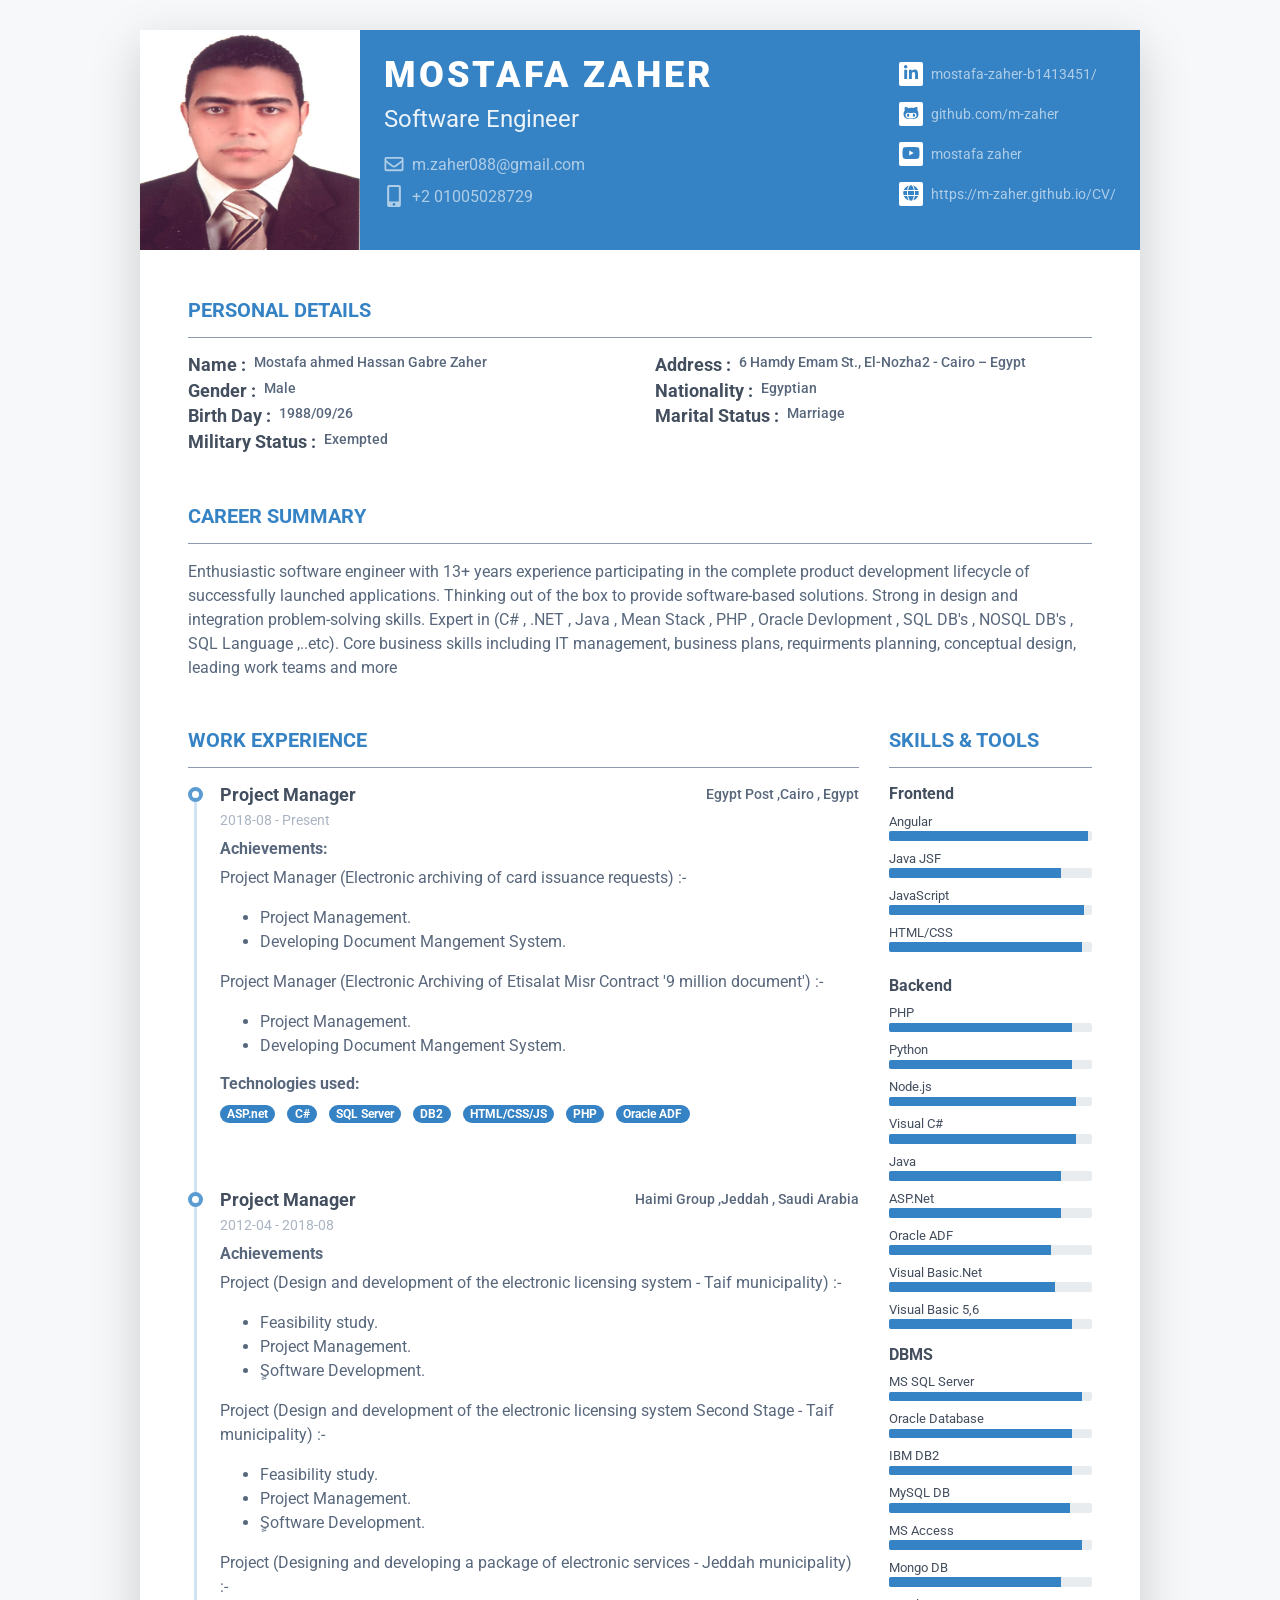
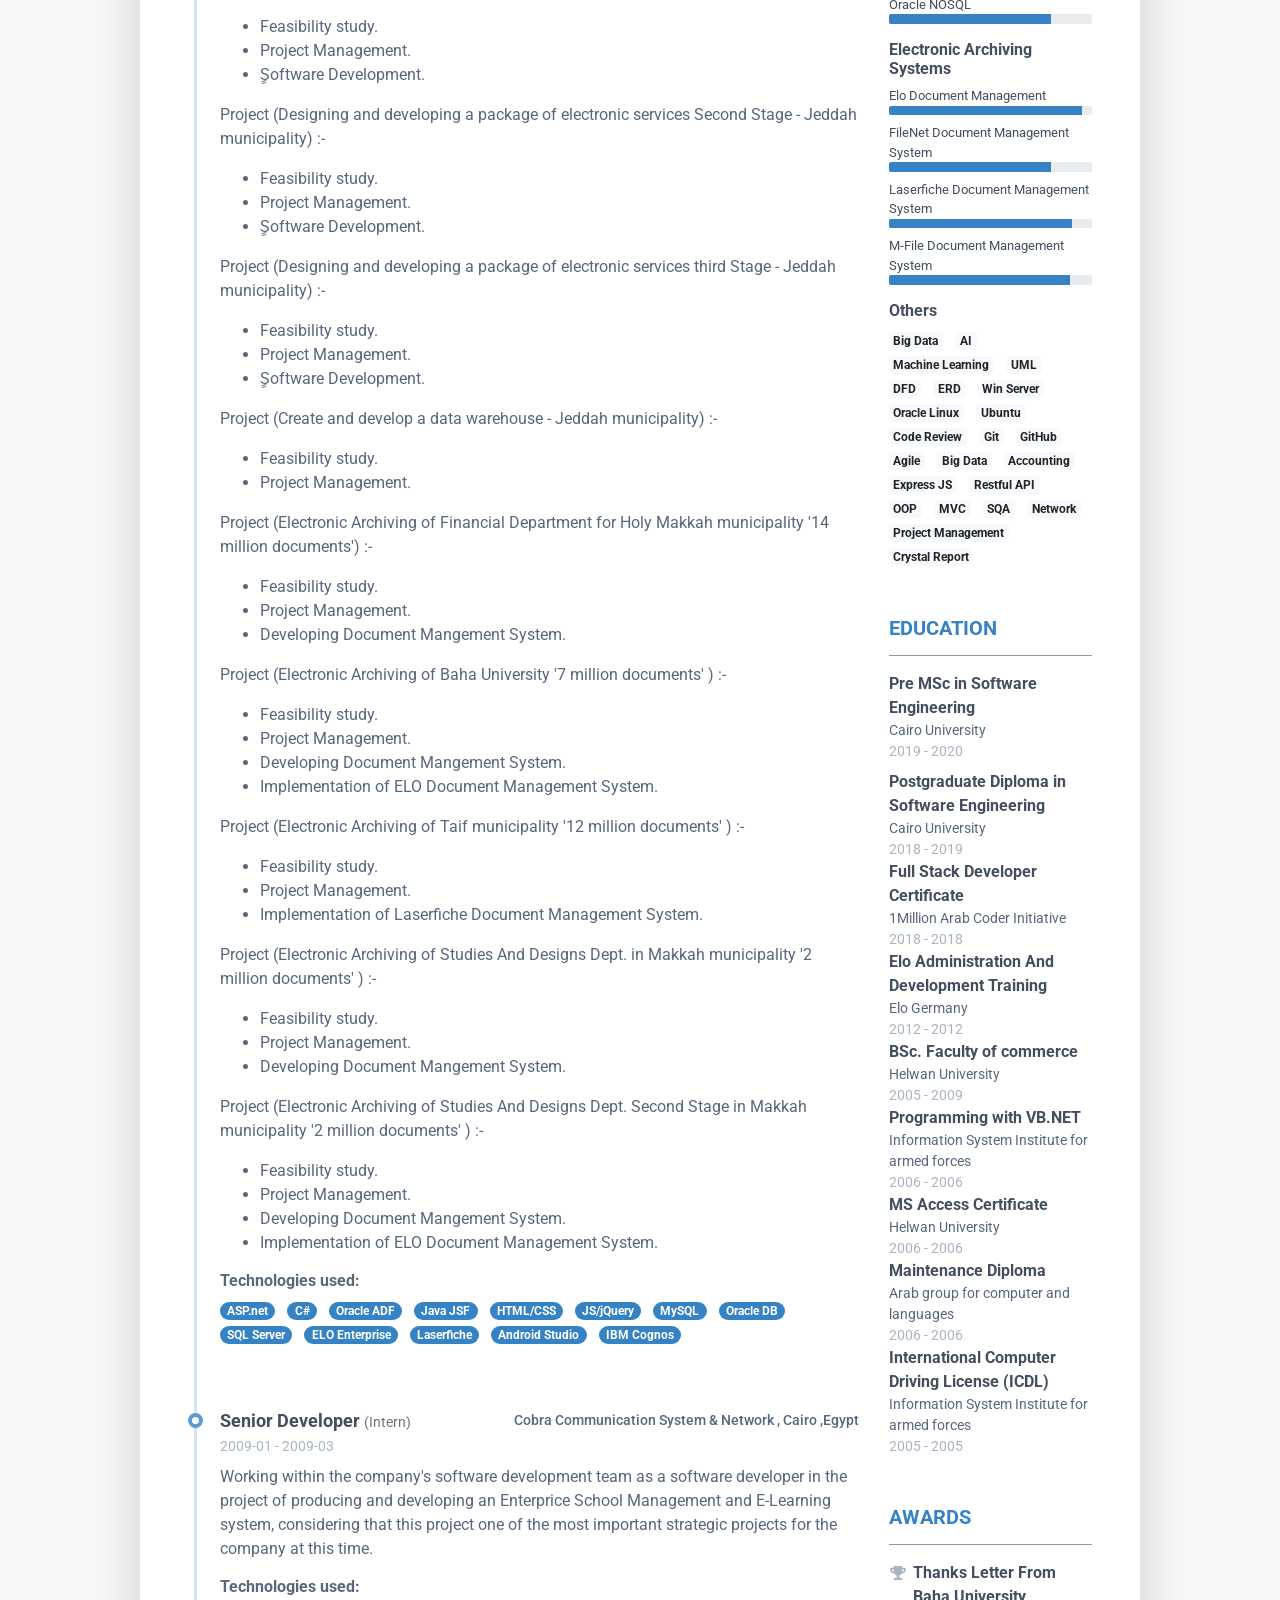
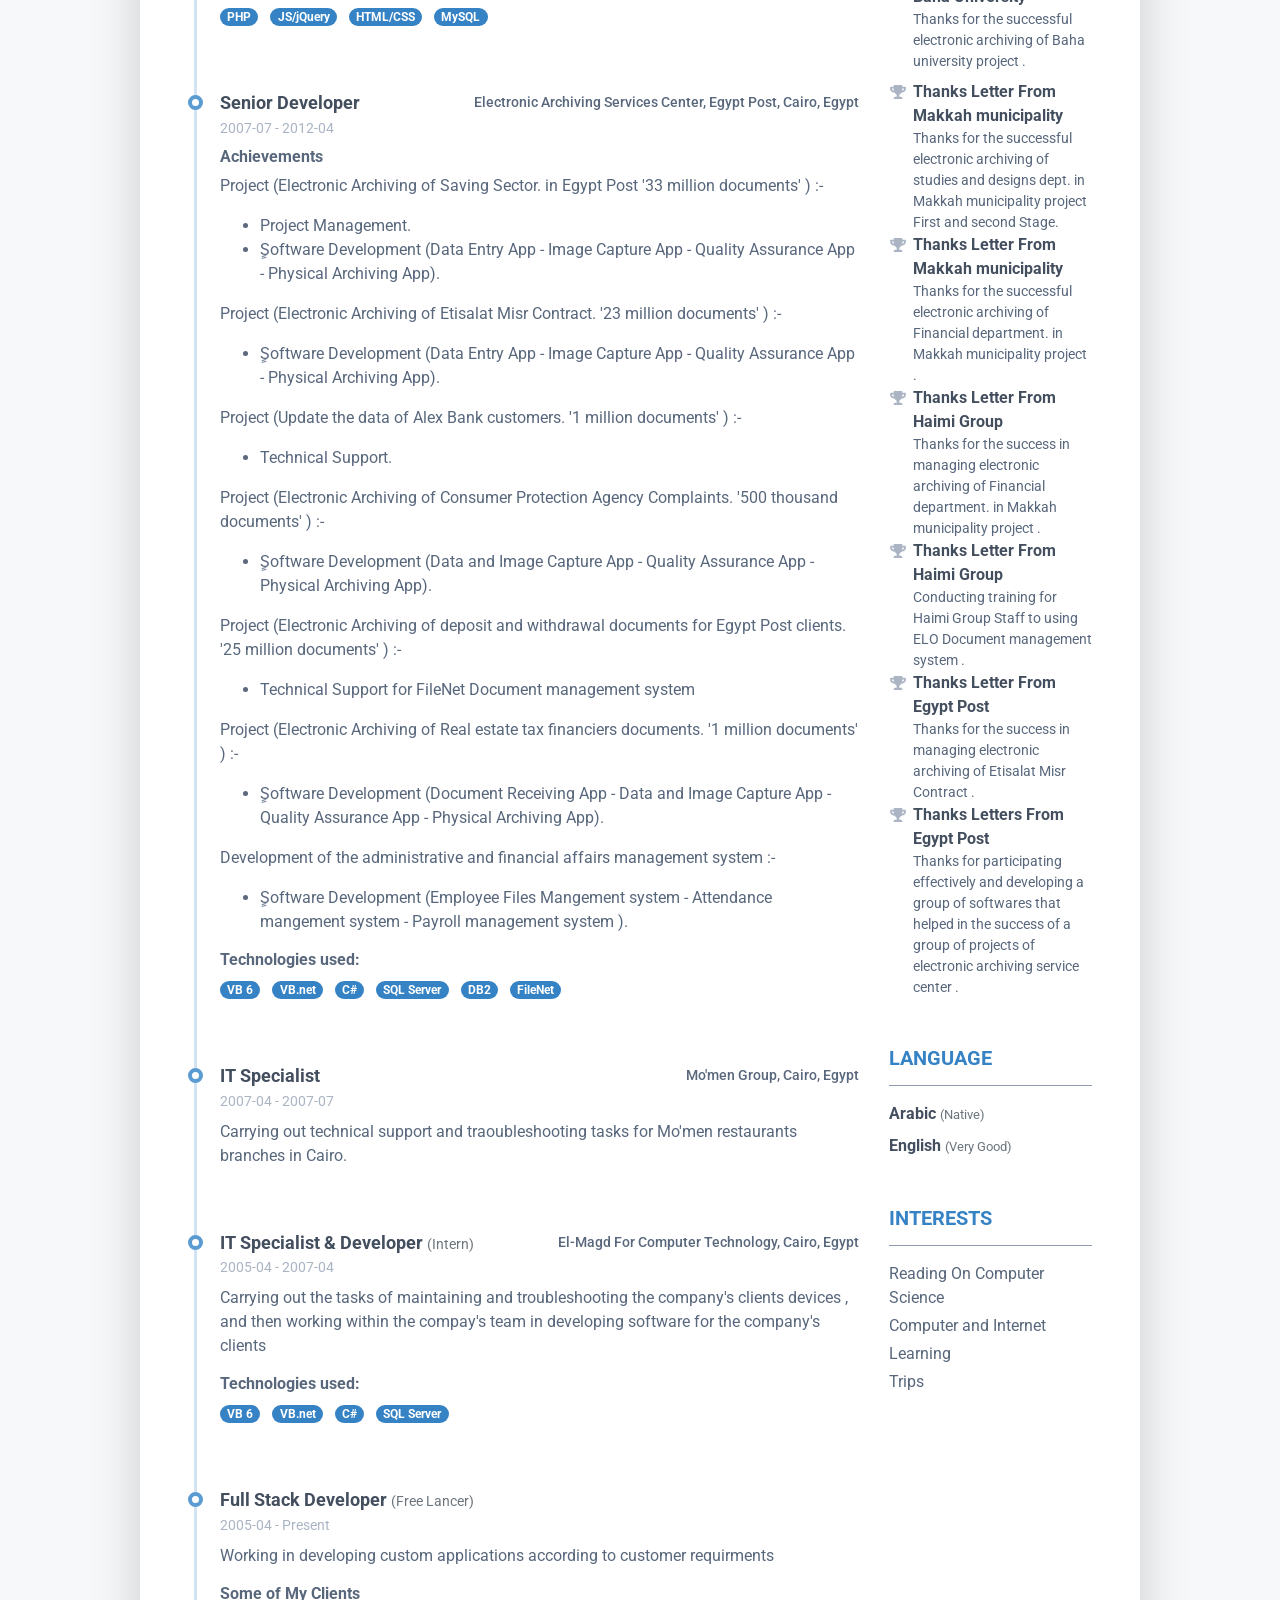
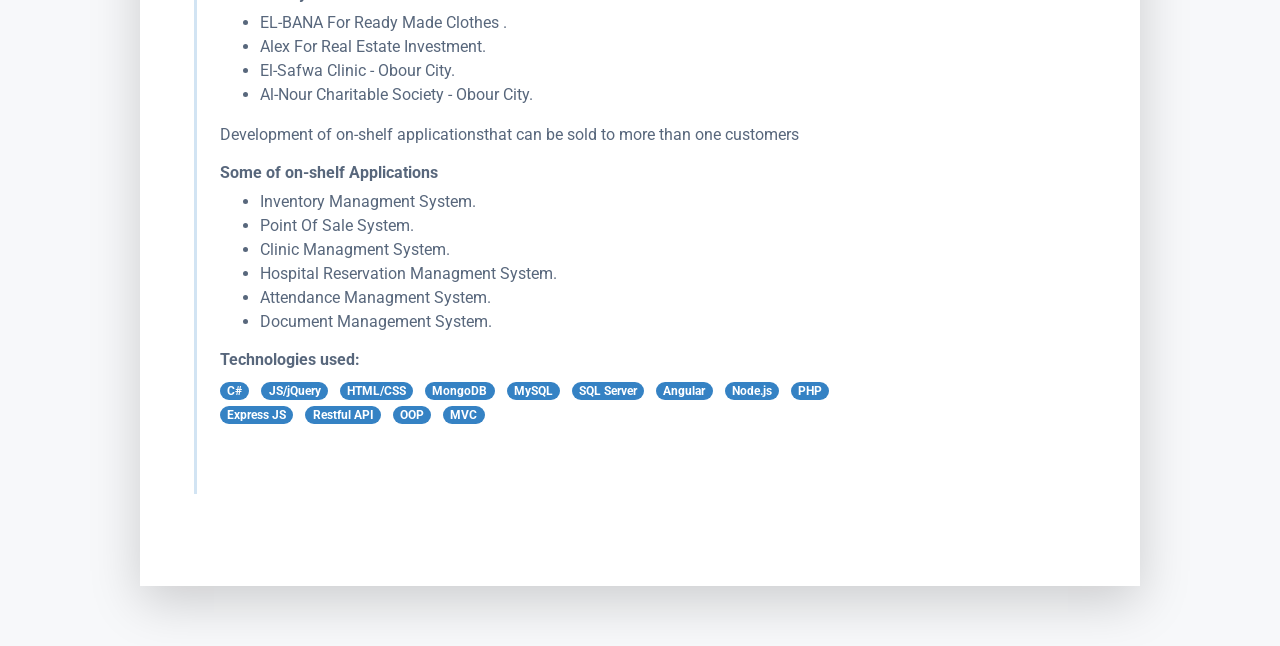
==== commit e1bc8a20: "ok" ====
--- a/index.html
+++ b/index.html
@@ -84,7 +84,7 @@
                     <a href="#"
                       ><span class="fa-container text-center mr-2"
                         ><i class="fas fa-globe"></i></span
-                      >yourwebsite.com</a
+                      >https://m-zaher.github.io/CV/</a
                     >
                   </li>
                 </ul>
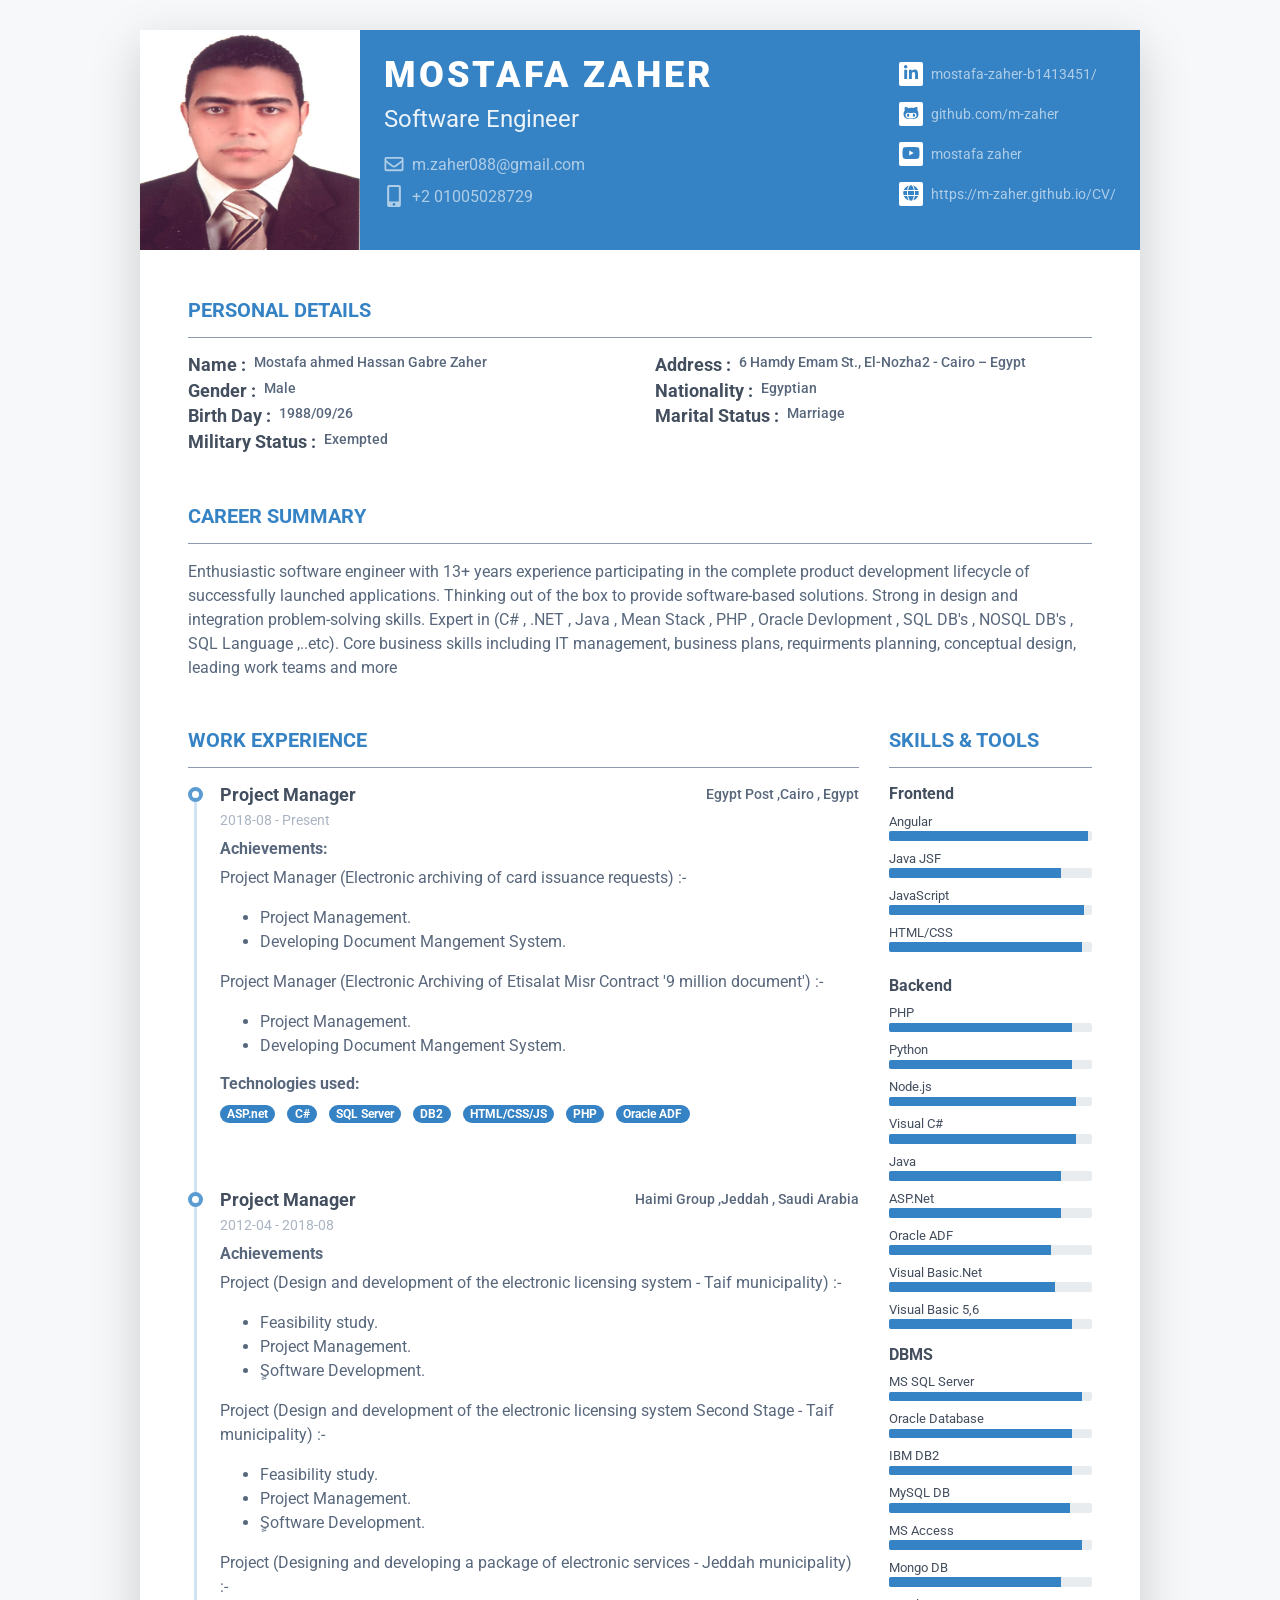
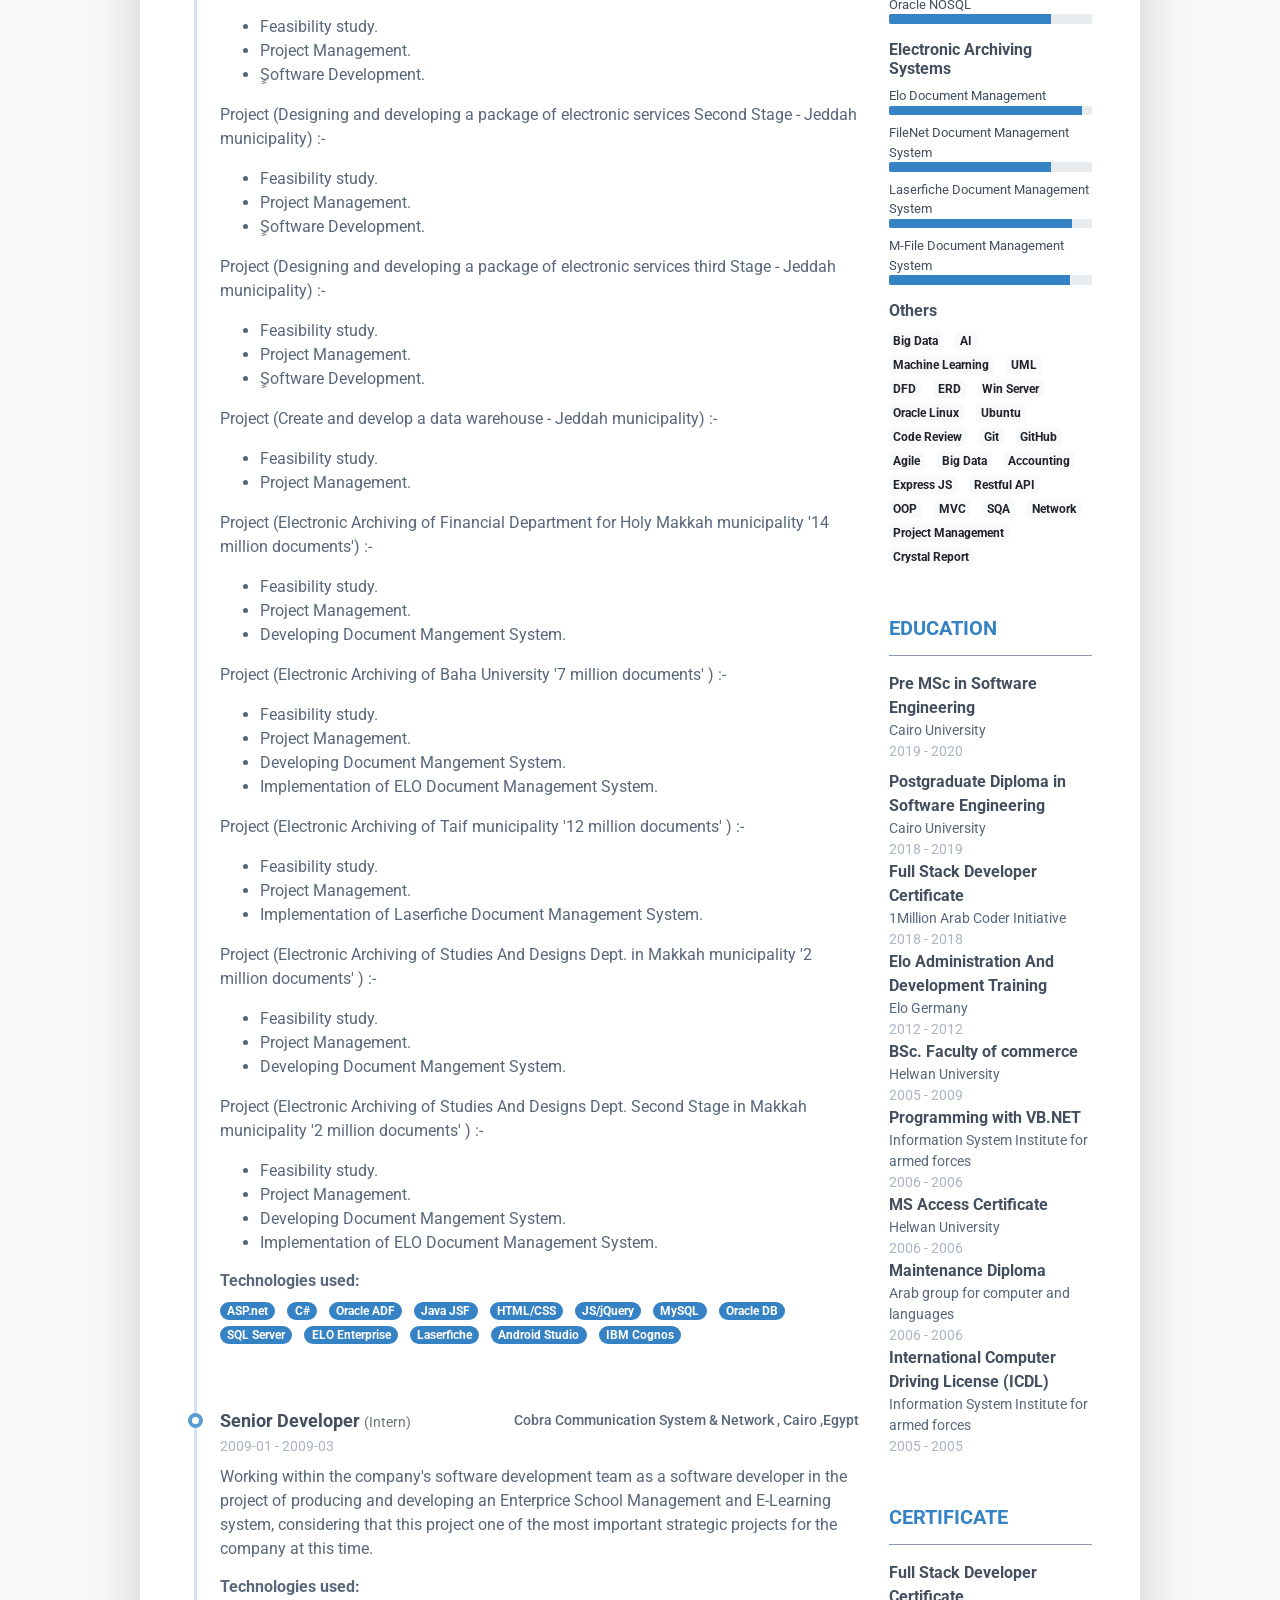
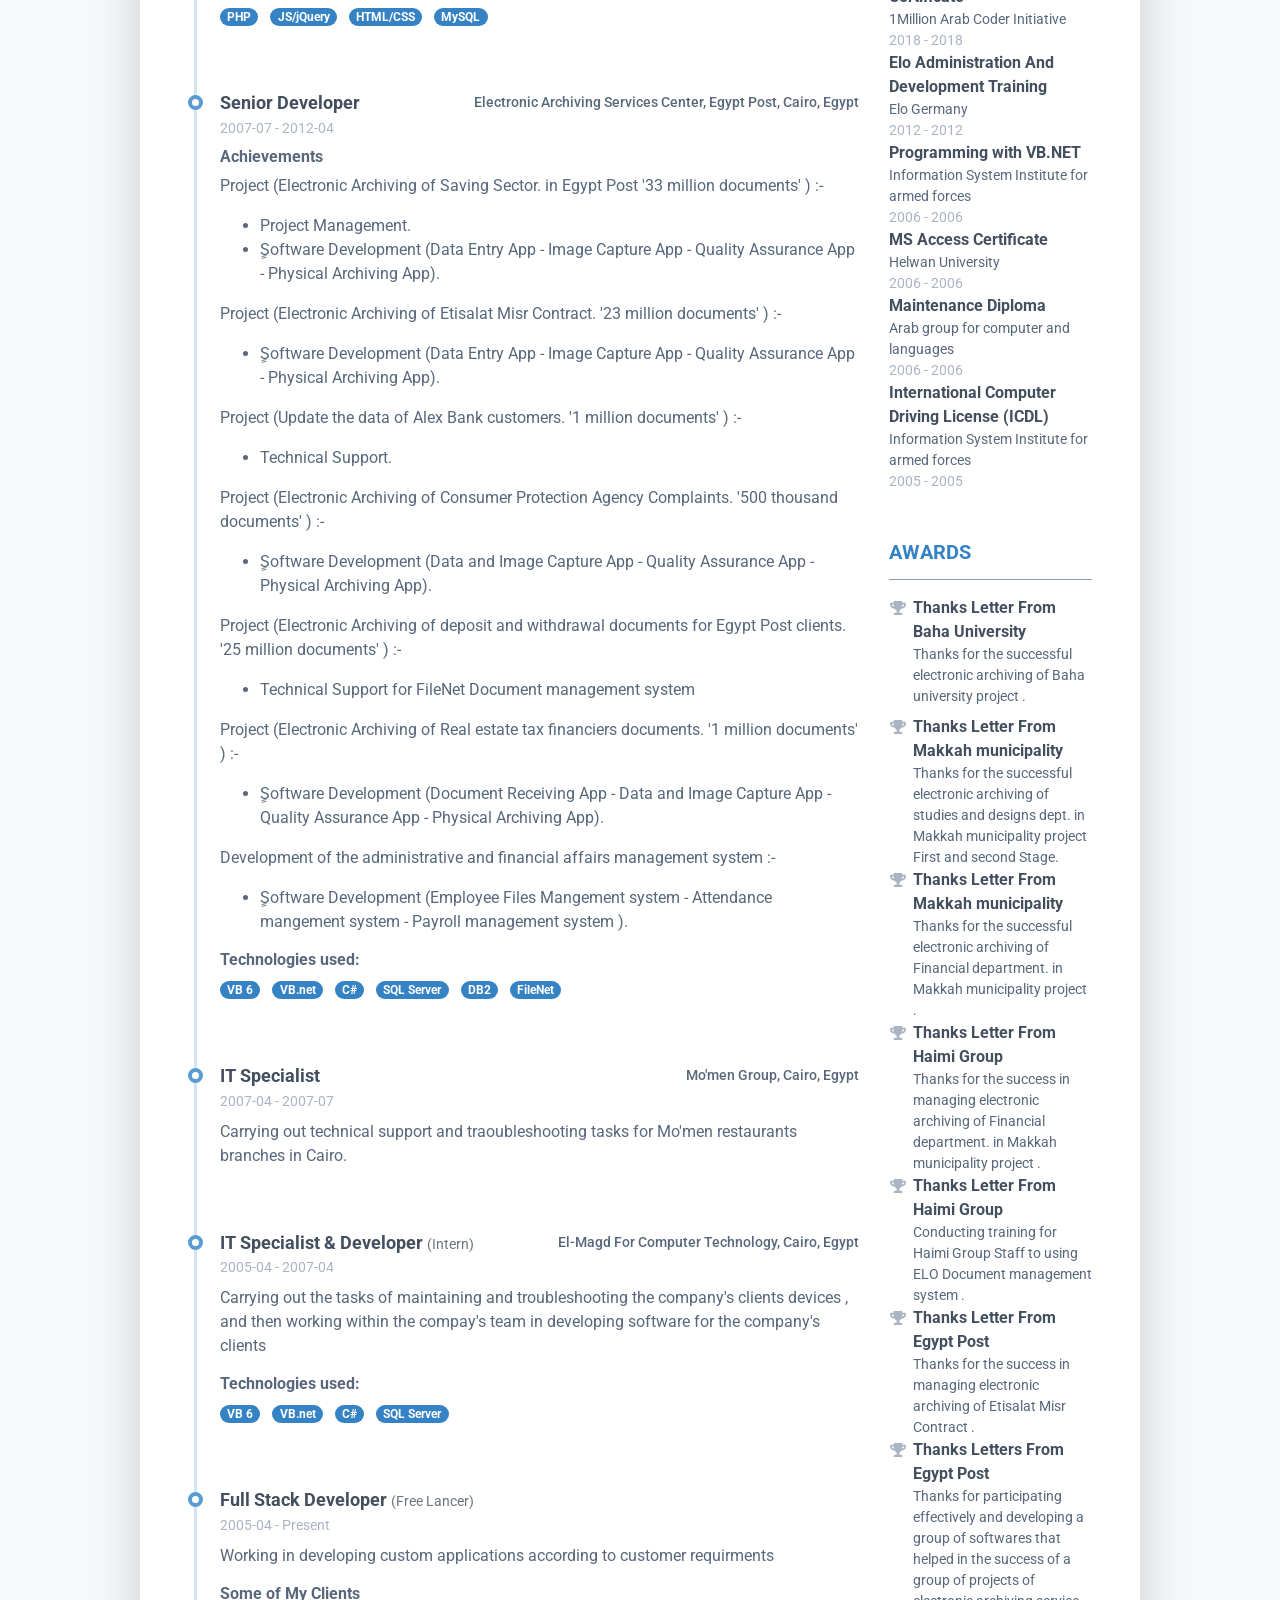
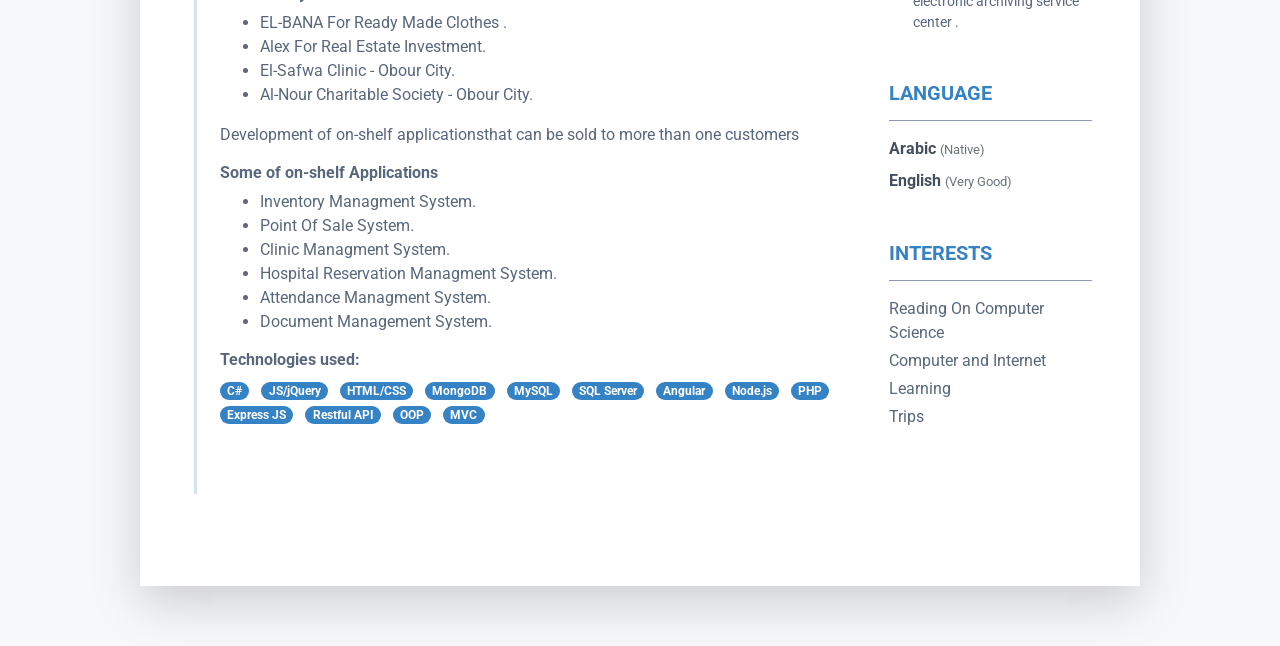
==== commit d9a9d1cc: "certificate" ====
--- a/index.html
+++ b/index.html
@@ -1469,6 +1469,78 @@
                 </div>
               </section>
               <!--//education-section-->
+
+              <section class="resume-section education-section mb-5">
+                <h2
+                  class="resume-section-title text-uppercase font-weight-bold pb-3 mb-3"
+                >
+                Certificate
+                </h2>
+                <div class="resume-section-content">
+                  <ul class="list-unstyled">
+                    
+                    <li>
+                      <div class="resume-degree font-weight-bold">
+                        Full Stack Developer Certificate
+                      </div>
+                      <div class="resume-degree-org">
+                        1Million Arab Coder Initiative
+                      </div>
+                      <div class="resume-degree-time">2018 - 2018</div>
+                    </li>
+
+                    <li>
+                      <div class="resume-degree font-weight-bold">
+                        Elo Administration And Development Training
+                      </div>
+                      <div class="resume-degree-org">Elo Germany</div>
+                      <div class="resume-degree-time">2012 - 2012</div>
+                    </li>
+
+                    
+
+                    <li>
+                      <div class="resume-degree font-weight-bold">
+                        Programming with VB.NET
+                      </div>
+                      <div class="resume-degree-org">
+                        Information System Institute for armed forces
+                      </div>
+                      <div class="resume-degree-time">2006 - 2006</div>
+                    </li>
+
+                    <li>
+                      <div class="resume-degree font-weight-bold">
+                        MS Access Certificate
+                      </div>
+                      <div class="resume-degree-org">Helwan University</div>
+                      <div class="resume-degree-time">2006 - 2006</div>
+                    </li>
+
+                    <li>
+                      <div class="resume-degree font-weight-bold">
+                        Maintenance Diploma
+                      </div>
+                      <div class="resume-degree-org">
+                        Arab group for computer and languages
+                      </div>
+                      <div class="resume-degree-time">2006 - 2006</div>
+                    </li>
+
+                    <li>
+                      <div class="resume-degree font-weight-bold">
+                        International Computer Driving License (ICDL)
+                      </div>
+                      <div class="resume-degree-org">
+                        Information System Institute for armed forces
+                      </div>
+                      <div class="resume-degree-time">2005 - 2005</div>
+                    </li>
+                  </ul>
+                </div>
+              </section>
+              <!--//education-section-->
+
               <section class="resume-section reference-section mb-5">
                 <h2
                   class="resume-section-title text-uppercase font-weight-bold pb-3 mb-3"
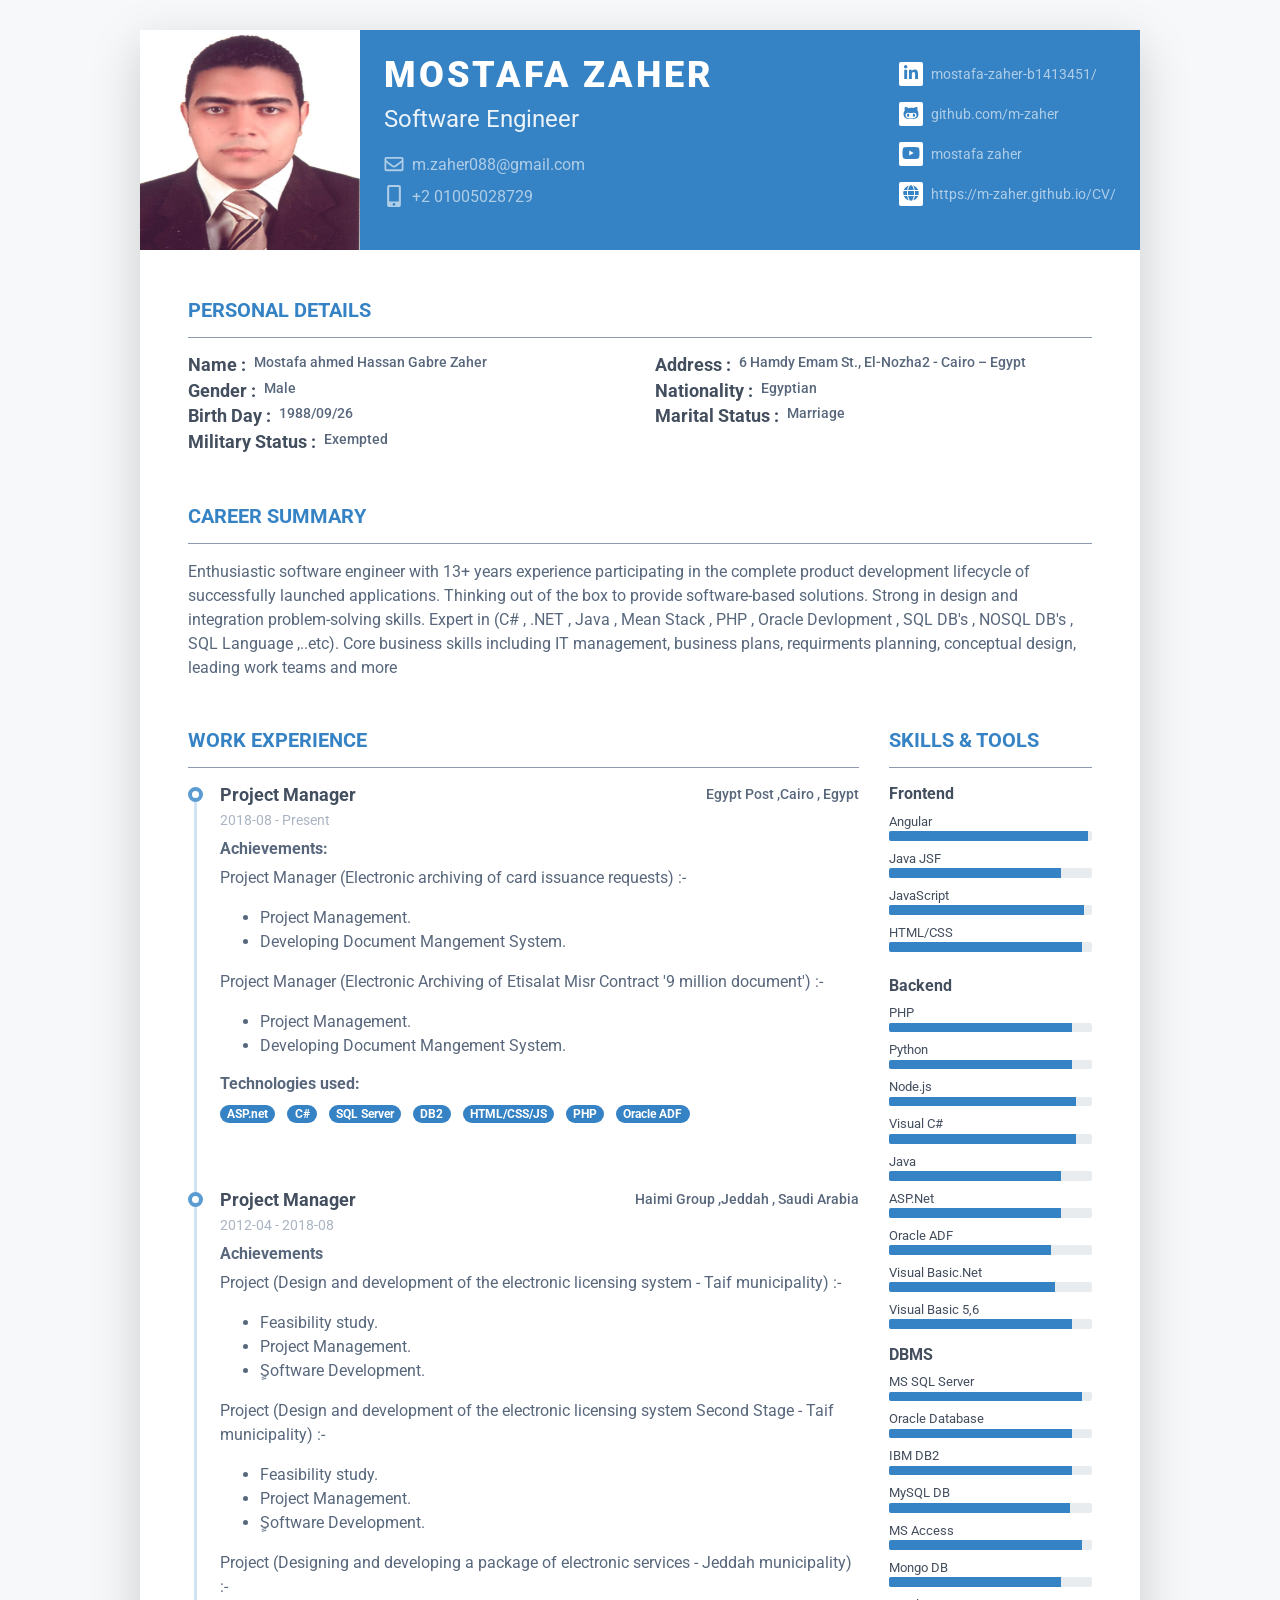
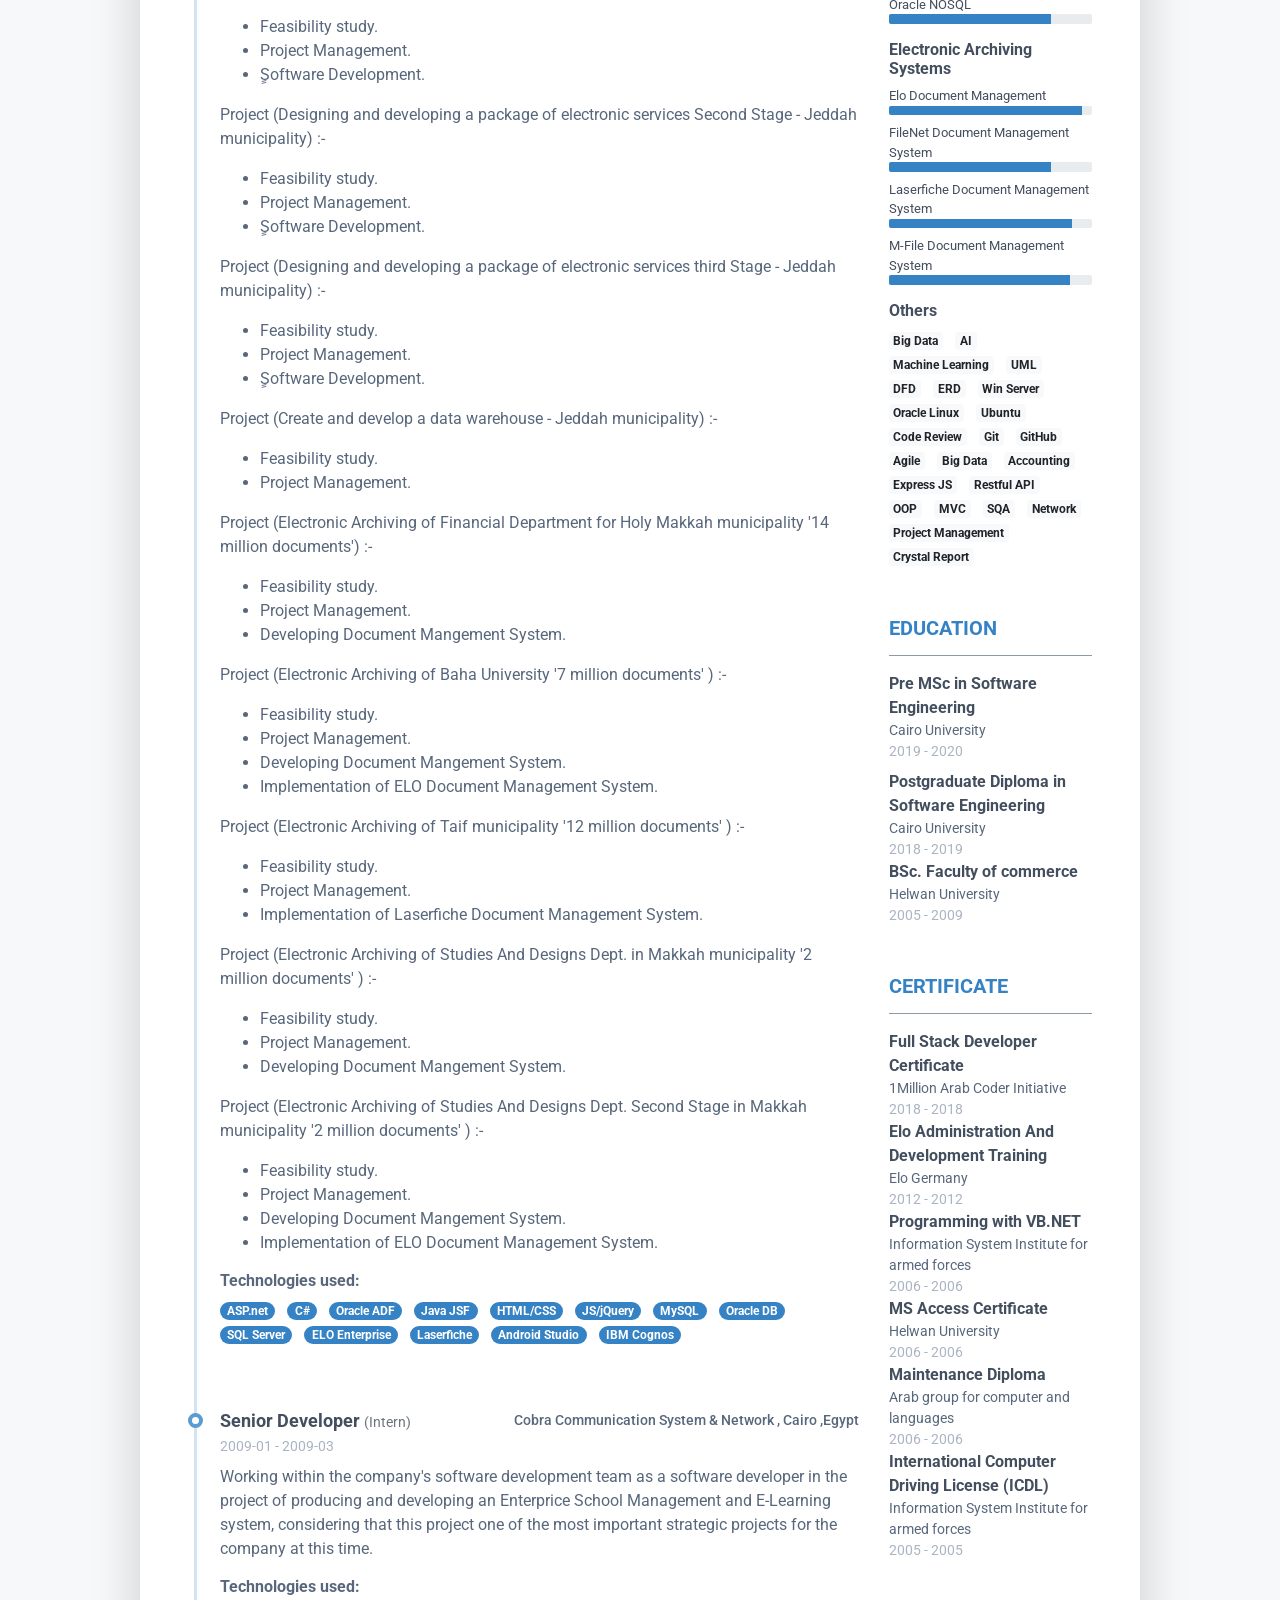
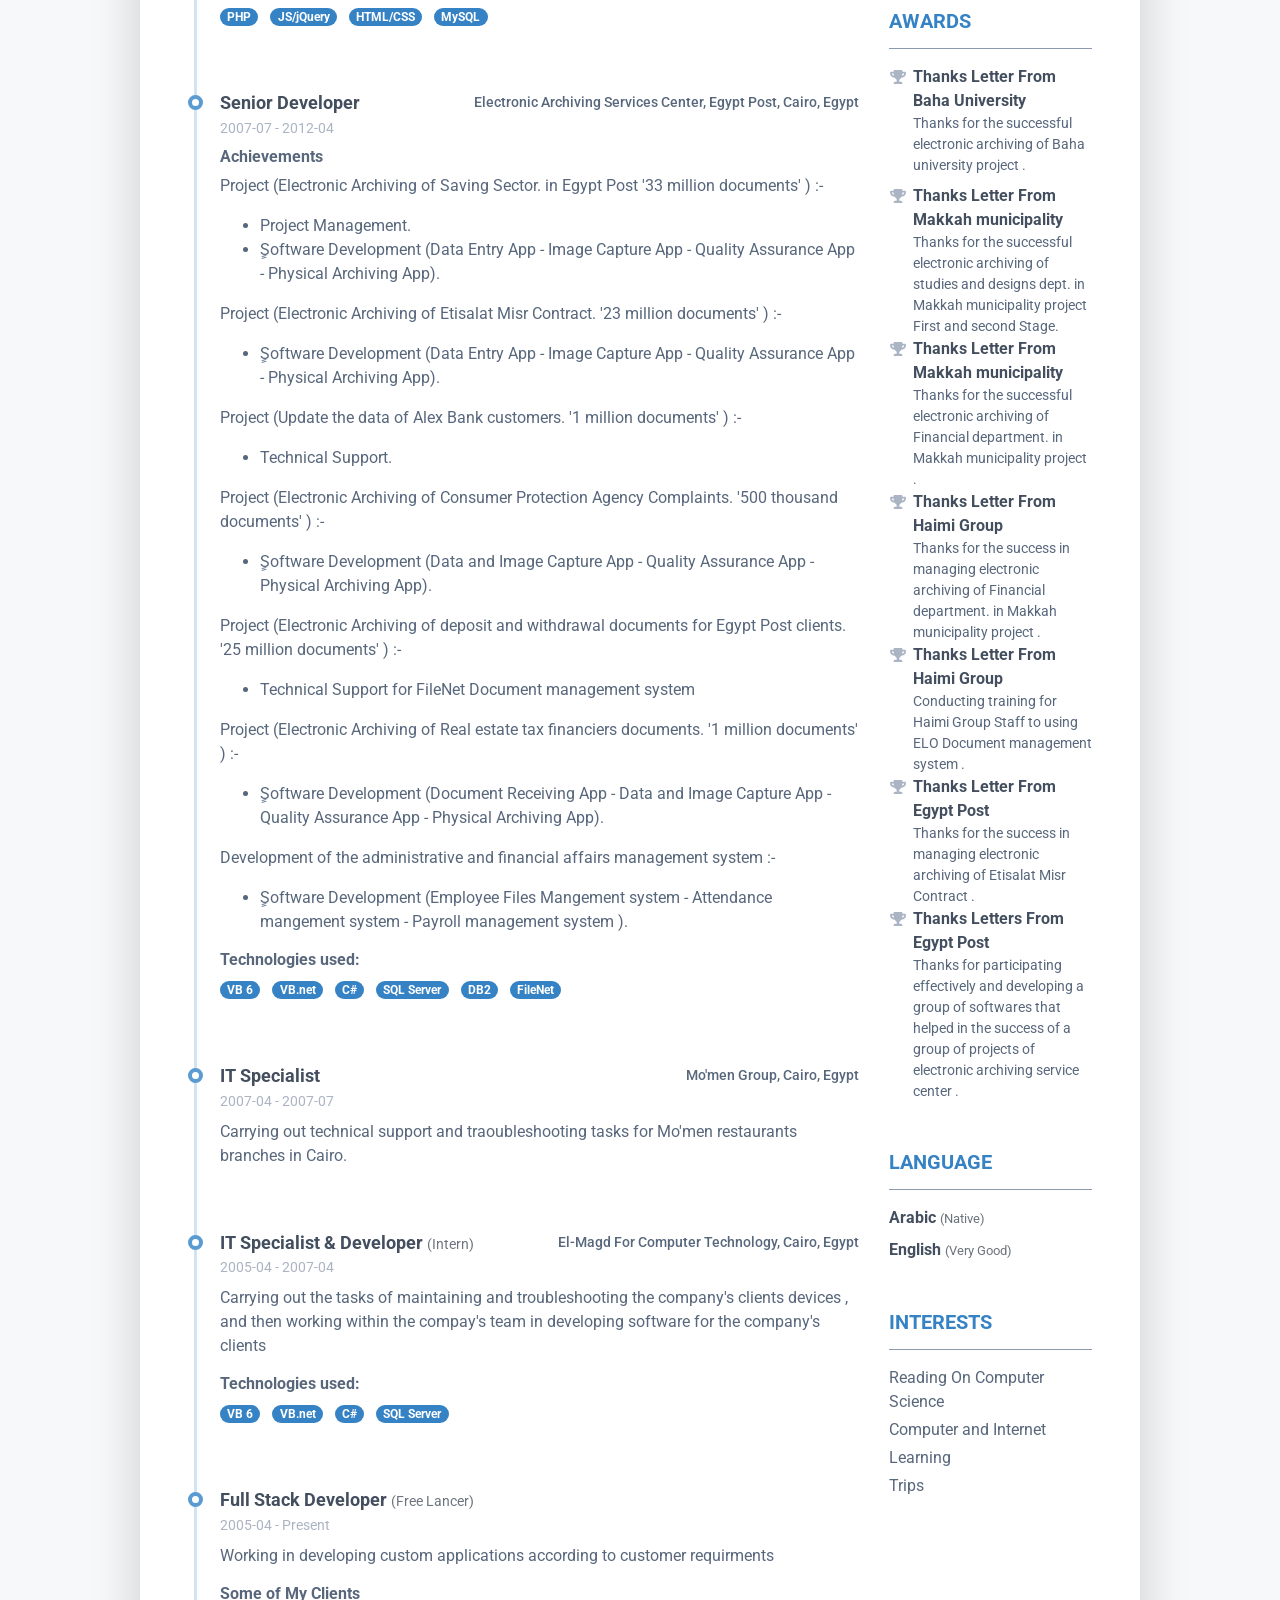
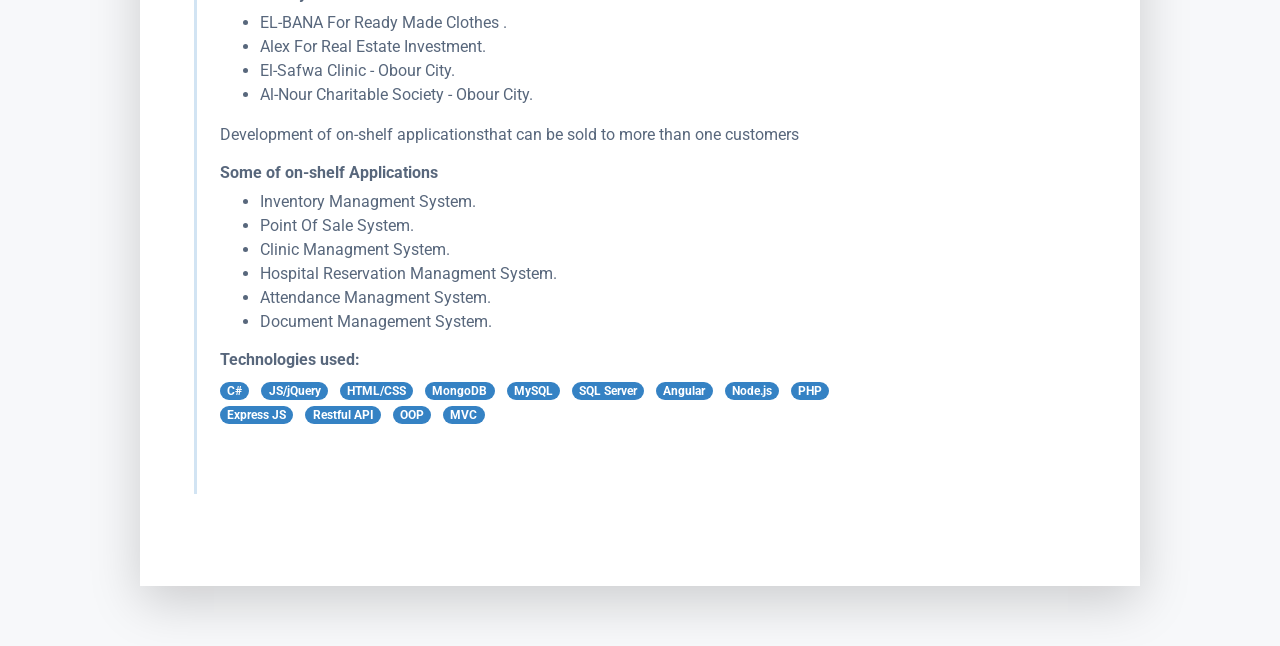
==== commit 36a95c09: "education edit" ====
--- a/index.html
+++ b/index.html
@@ -1402,23 +1402,9 @@
                       <div class="resume-degree-time">2018 - 2019</div>
                     </li>
 
-                    <li>
-                      <div class="resume-degree font-weight-bold">
-                        Full Stack Developer Certificate
-                      </div>
-                      <div class="resume-degree-org">
-                        1Million Arab Coder Initiative
-                      </div>
-                      <div class="resume-degree-time">2018 - 2018</div>
-                    </li>
-
-                    <li>
-                      <div class="resume-degree font-weight-bold">
-                        Elo Administration And Development Training
-                      </div>
-                      <div class="resume-degree-org">Elo Germany</div>
-                      <div class="resume-degree-time">2012 - 2012</div>
-                    </li>
+                    
+
+                    
 
                     <li>
                       <div class="resume-degree font-weight-bold">
@@ -1428,43 +1414,7 @@
                       <div class="resume-degree-time">2005 - 2009</div>
                     </li>
 
-                    <li>
-                      <div class="resume-degree font-weight-bold">
-                        Programming with VB.NET
-                      </div>
-                      <div class="resume-degree-org">
-                        Information System Institute for armed forces
-                      </div>
-                      <div class="resume-degree-time">2006 - 2006</div>
-                    </li>
-
-                    <li>
-                      <div class="resume-degree font-weight-bold">
-                        MS Access Certificate
-                      </div>
-                      <div class="resume-degree-org">Helwan University</div>
-                      <div class="resume-degree-time">2006 - 2006</div>
-                    </li>
-
-                    <li>
-                      <div class="resume-degree font-weight-bold">
-                        Maintenance Diploma
-                      </div>
-                      <div class="resume-degree-org">
-                        Arab group for computer and languages
-                      </div>
-                      <div class="resume-degree-time">2006 - 2006</div>
-                    </li>
-
-                    <li>
-                      <div class="resume-degree font-weight-bold">
-                        International Computer Driving License (ICDL)
-                      </div>
-                      <div class="resume-degree-org">
-                        Information System Institute for armed forces
-                      </div>
-                      <div class="resume-degree-time">2005 - 2005</div>
-                    </li>
+                    
                   </ul>
                 </div>
               </section>
@@ -1539,7 +1489,7 @@
                   </ul>
                 </div>
               </section>
-              <!--//education-section-->
+              <!--//certificate-section-->
 
               <section class="resume-section reference-section mb-5">
                 <h2
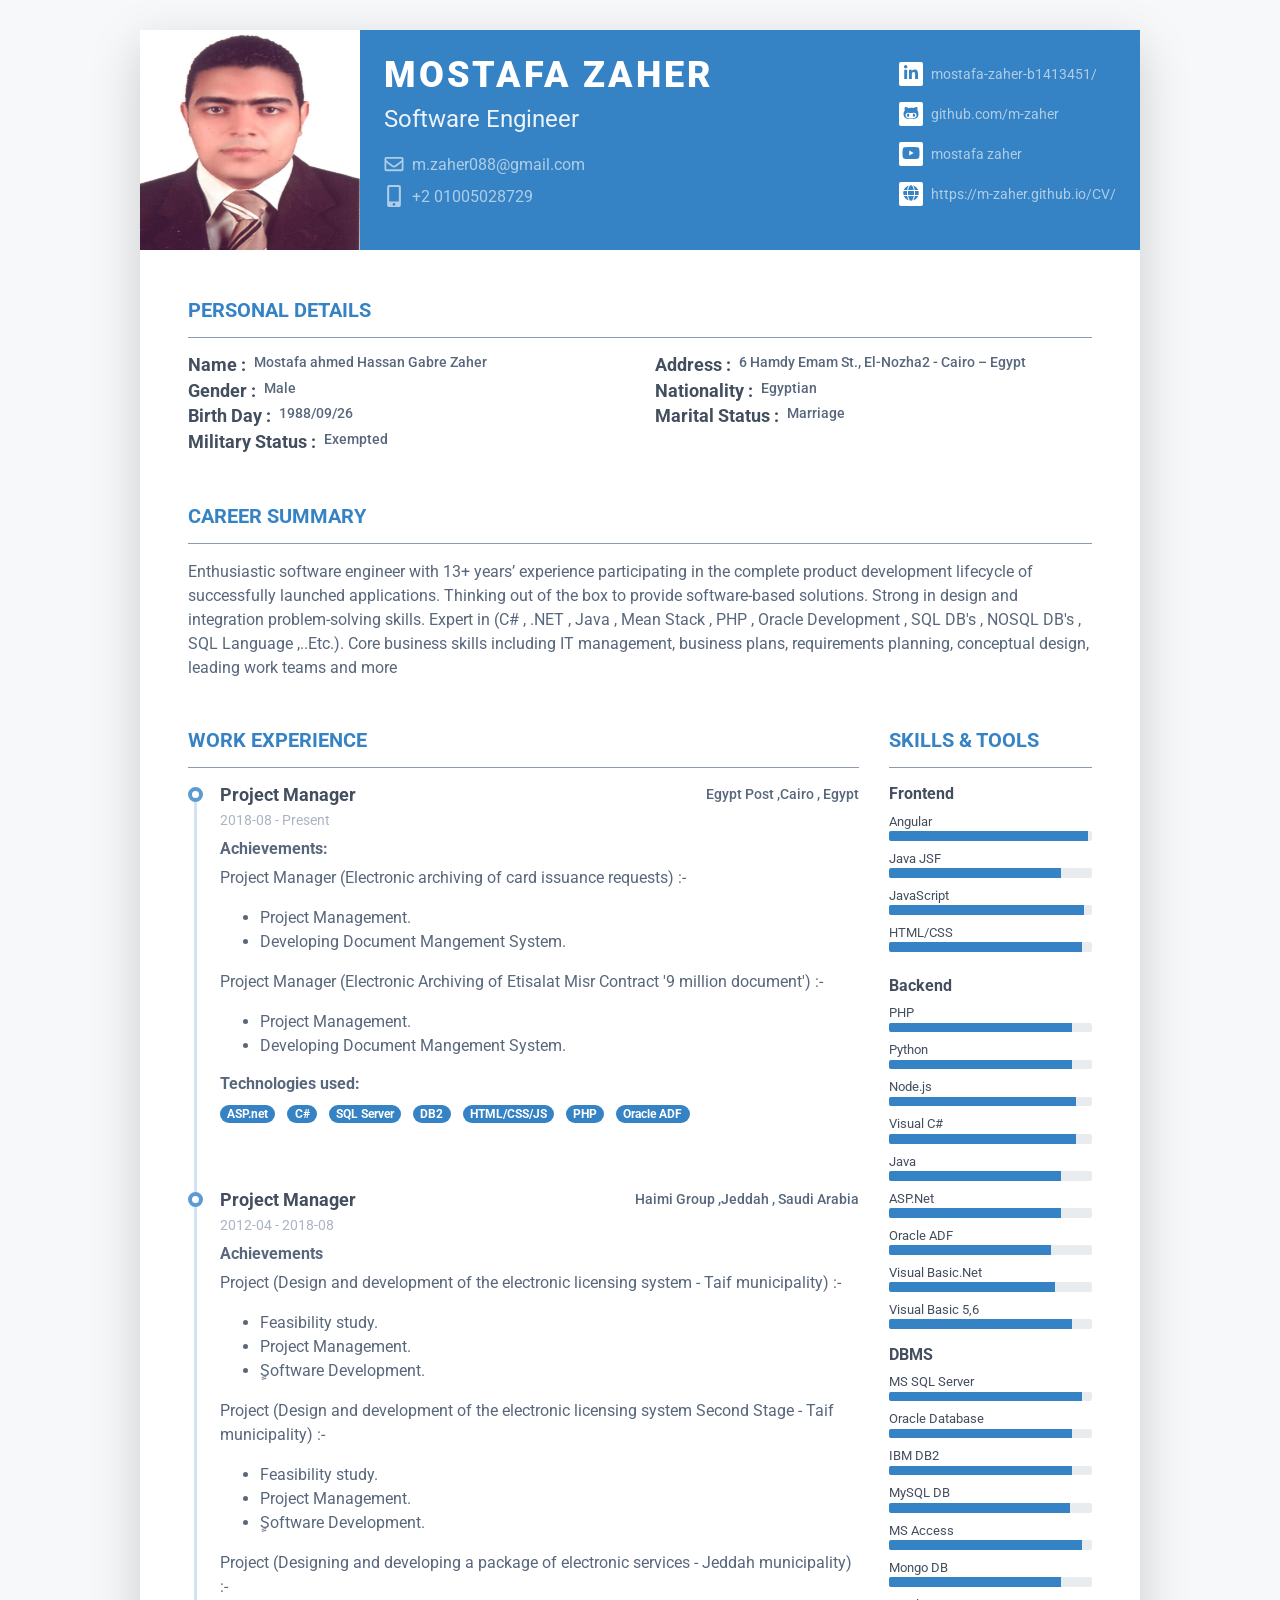
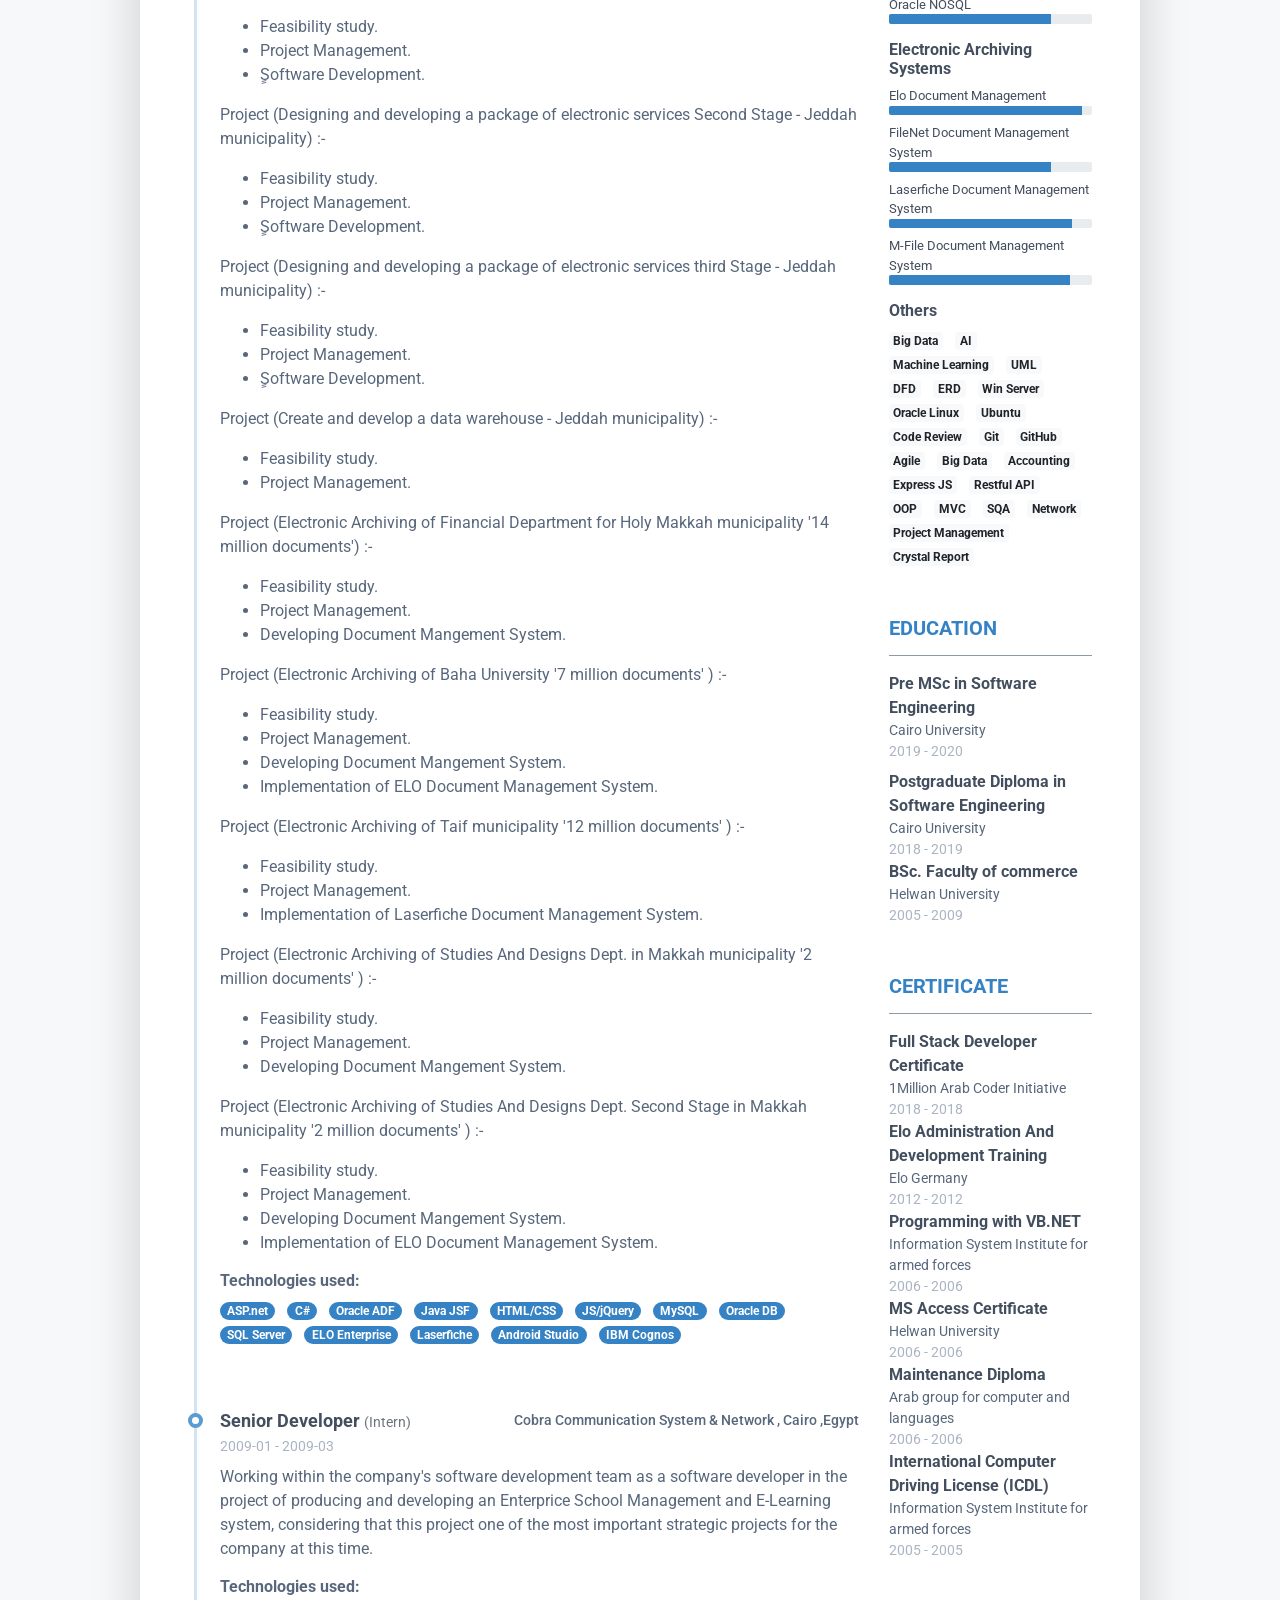
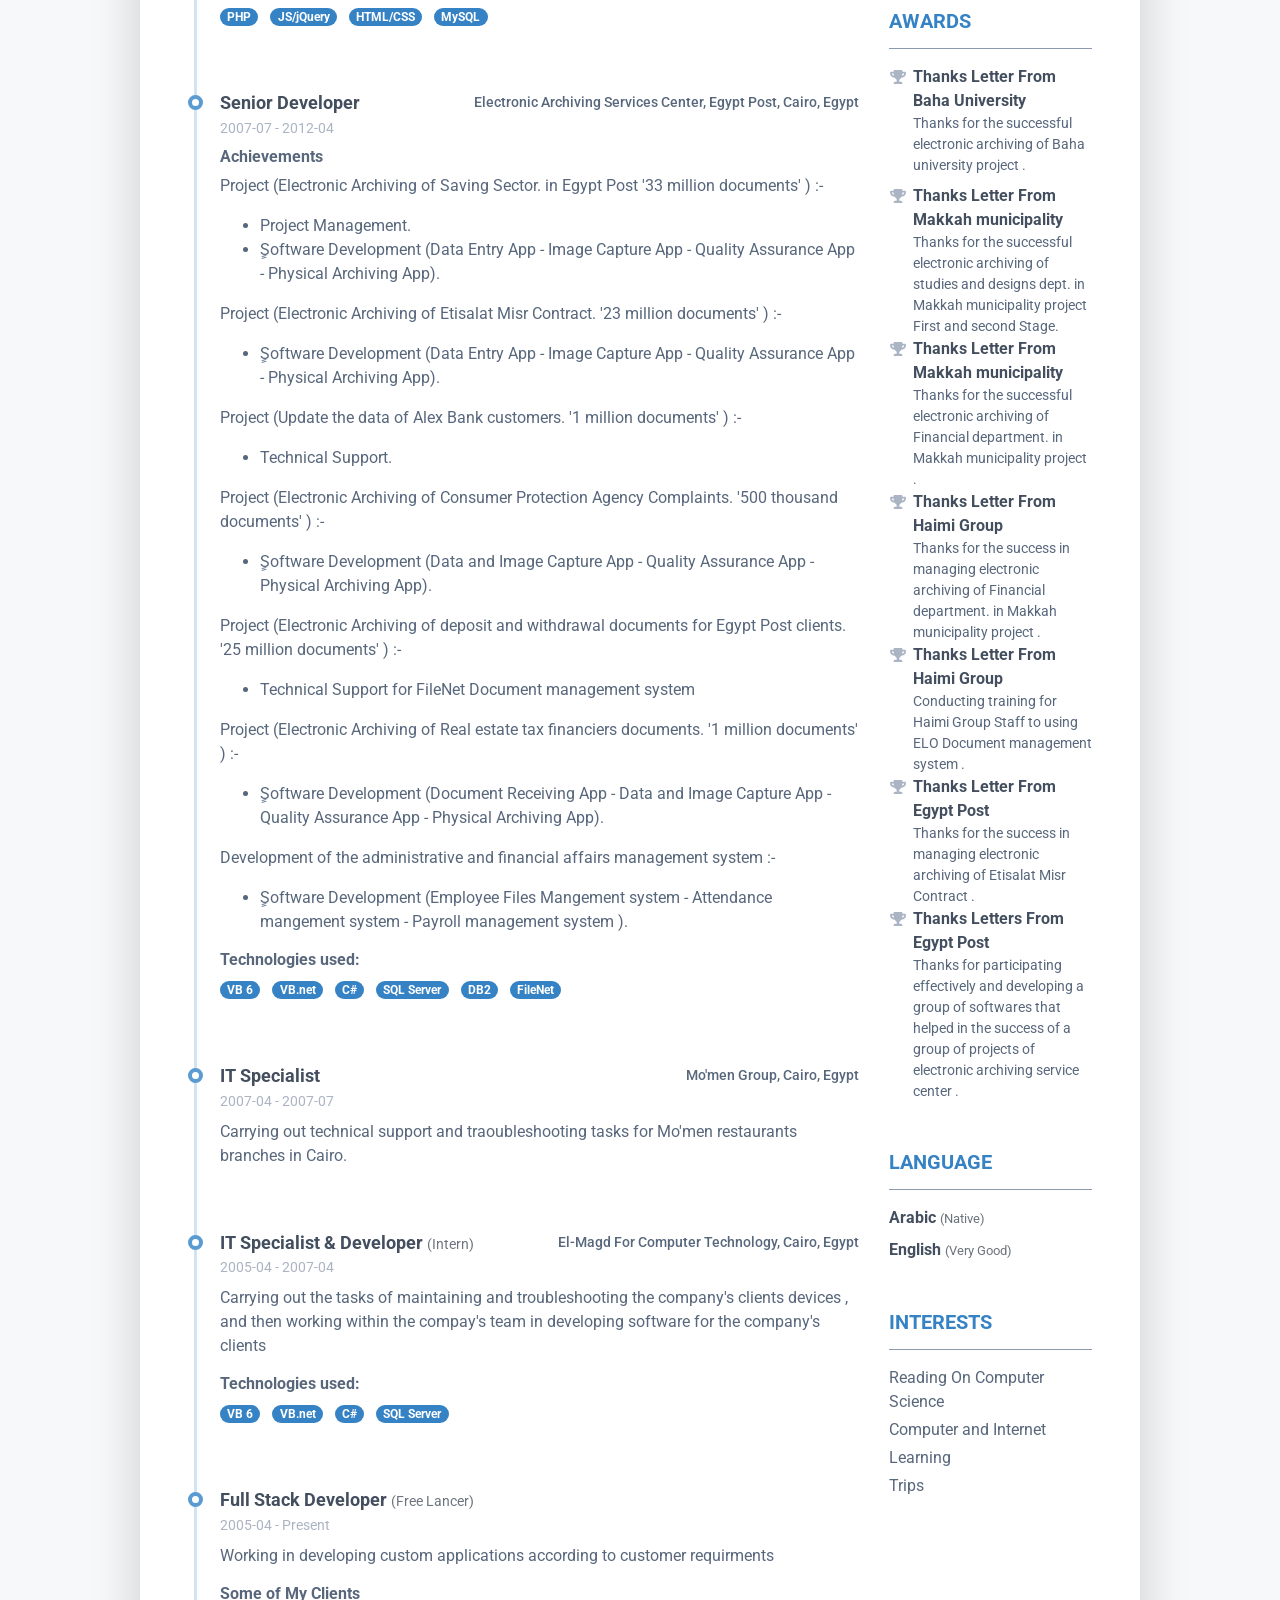
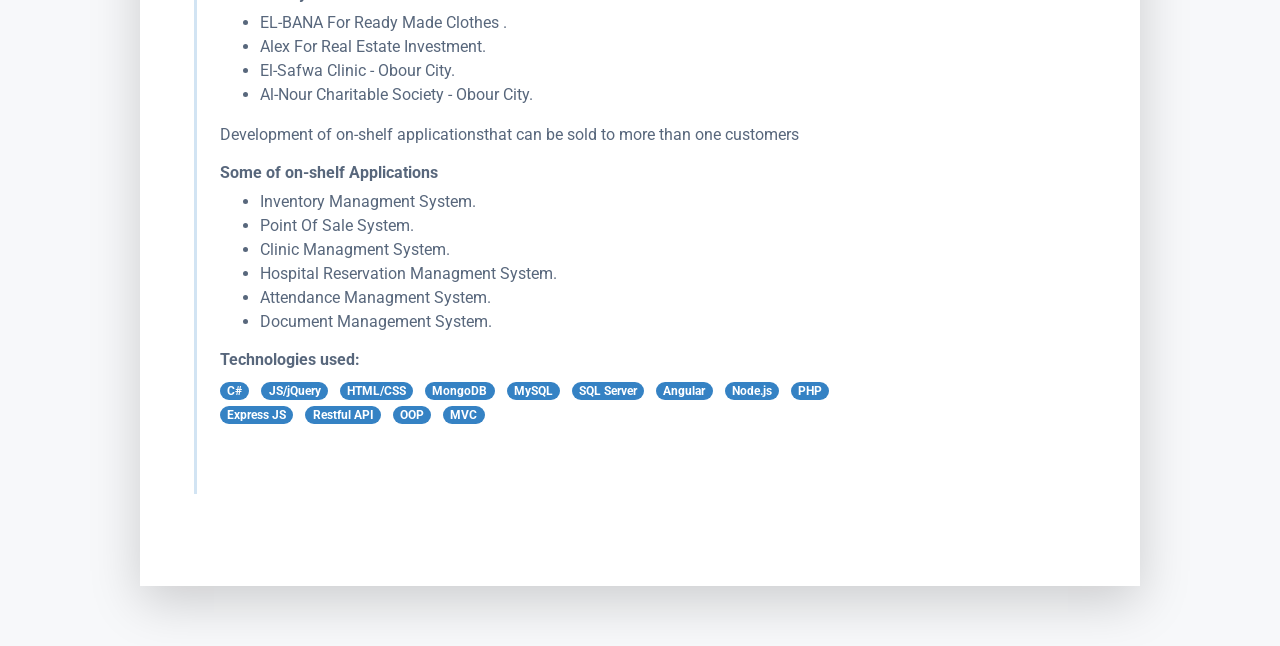
==== commit b57bc943: "OK" ====
--- a/index.html
+++ b/index.html
@@ -196,9 +196,7 @@
             </h2>
             <div class="resume-section-content">
               <p class="mb-0">
-                Enthusiastic software engineer with 13+ years experience participating in the complete product development lifecycle of successfully launched applications.
-                Thinking out of the box to provide software-based solutions. Strong in design and integration problem-solving skills. Expert in (C# , .NET , Java , Mean Stack , PHP , Oracle Devlopment ,
-                SQL DB's , NOSQL DB's , SQL Language ,..etc). Core business skills including IT management, business plans, requirments planning, conceptual design, leading work teams and more
+                Enthusiastic software engineer with 13+ years’ experience participating in the complete product development lifecycle of successfully launched applications. Thinking out of the box to provide software-based solutions. Strong in design and integration problem-solving skills. Expert in (C# , .NET , Java , Mean Stack , PHP , Oracle Development , SQL DB's , NOSQL DB's , SQL Language ,..Etc.). Core business skills including IT management, business plans, requirements planning, conceptual design, leading work teams and more
               </p>
             </div>
           </section>
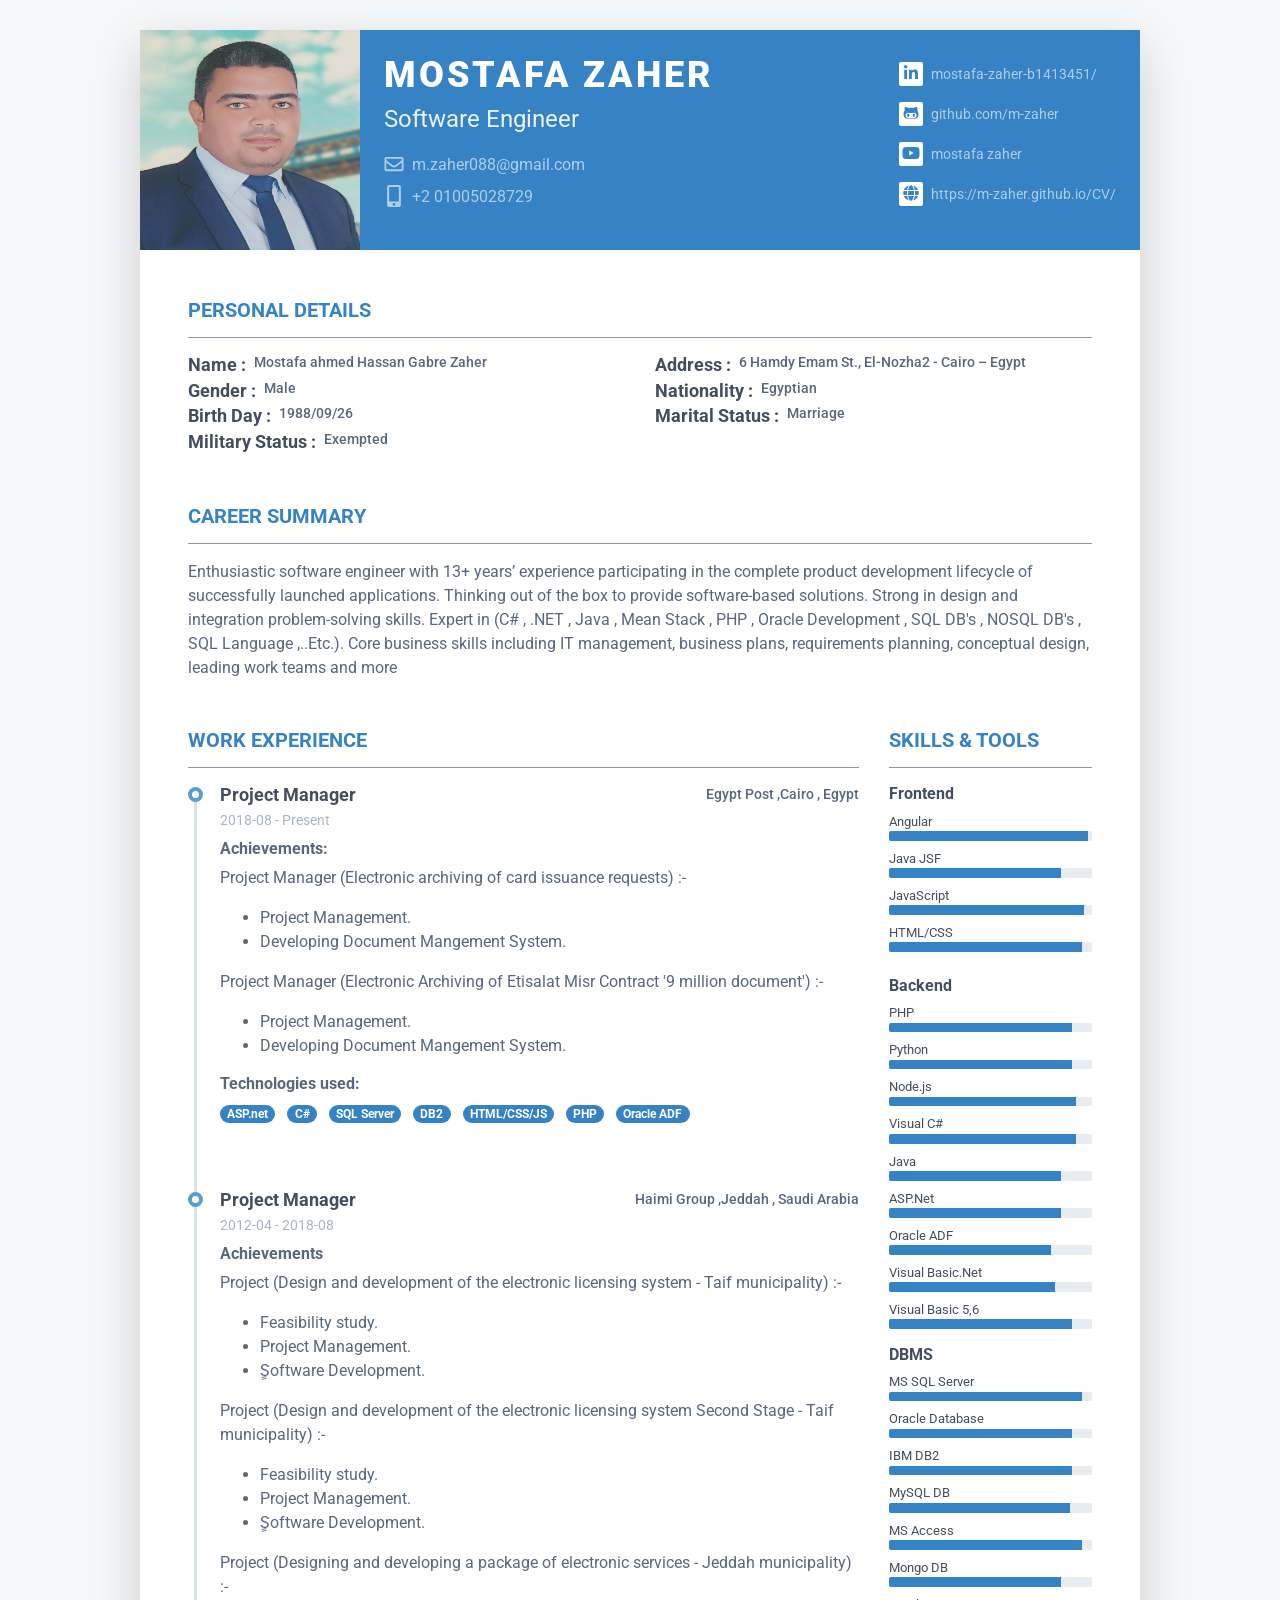
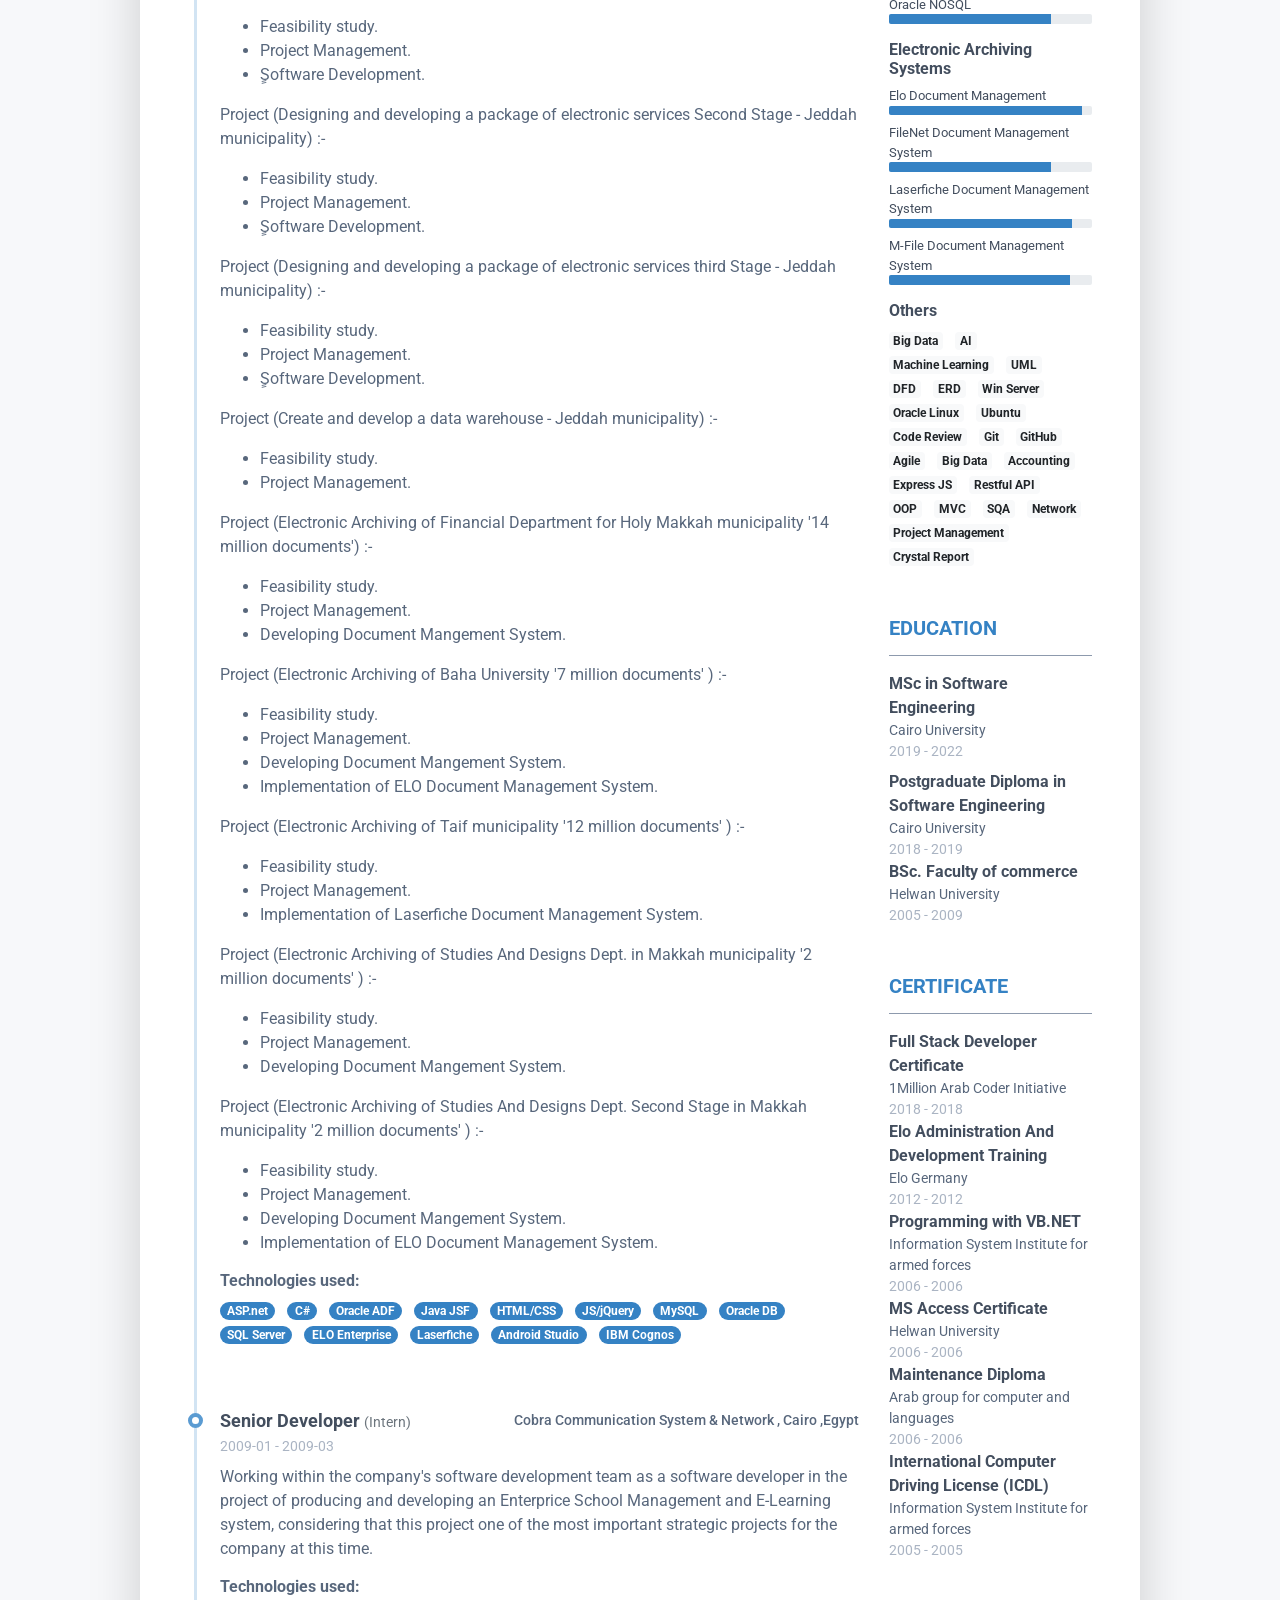
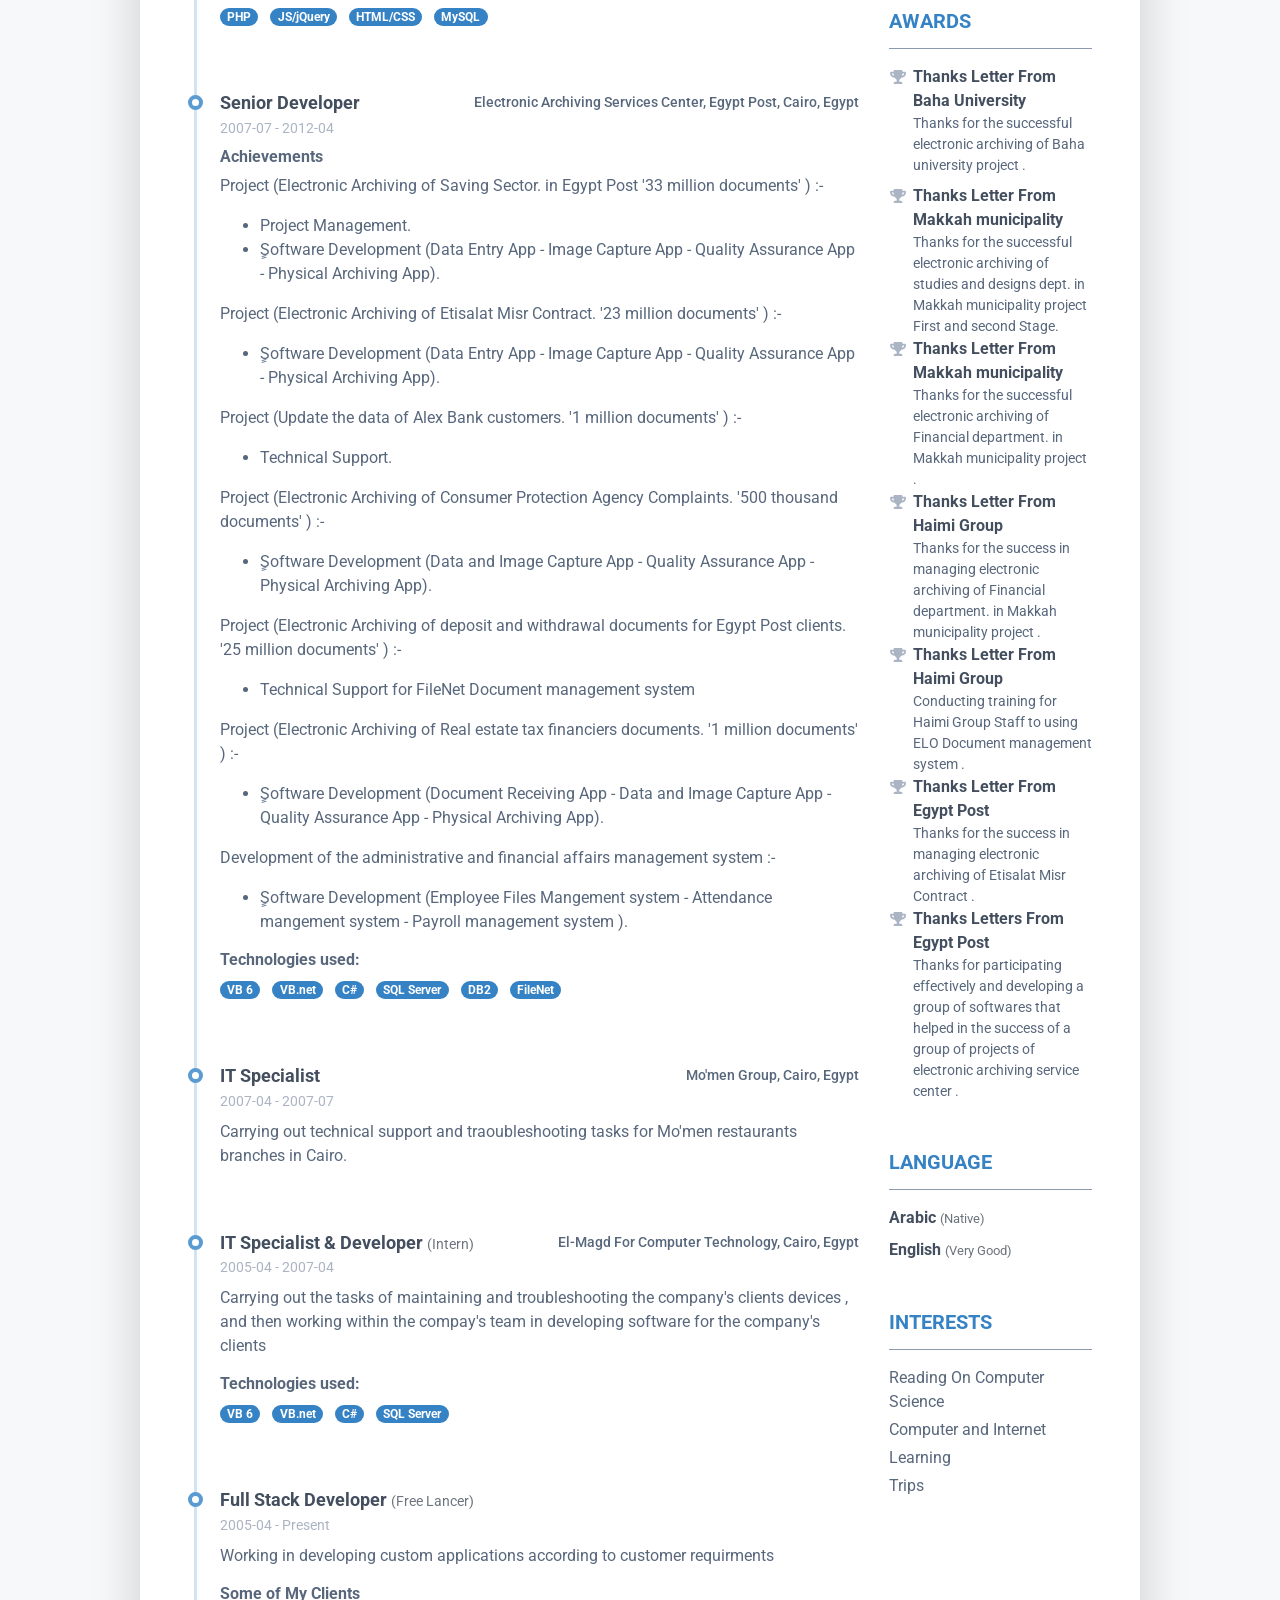
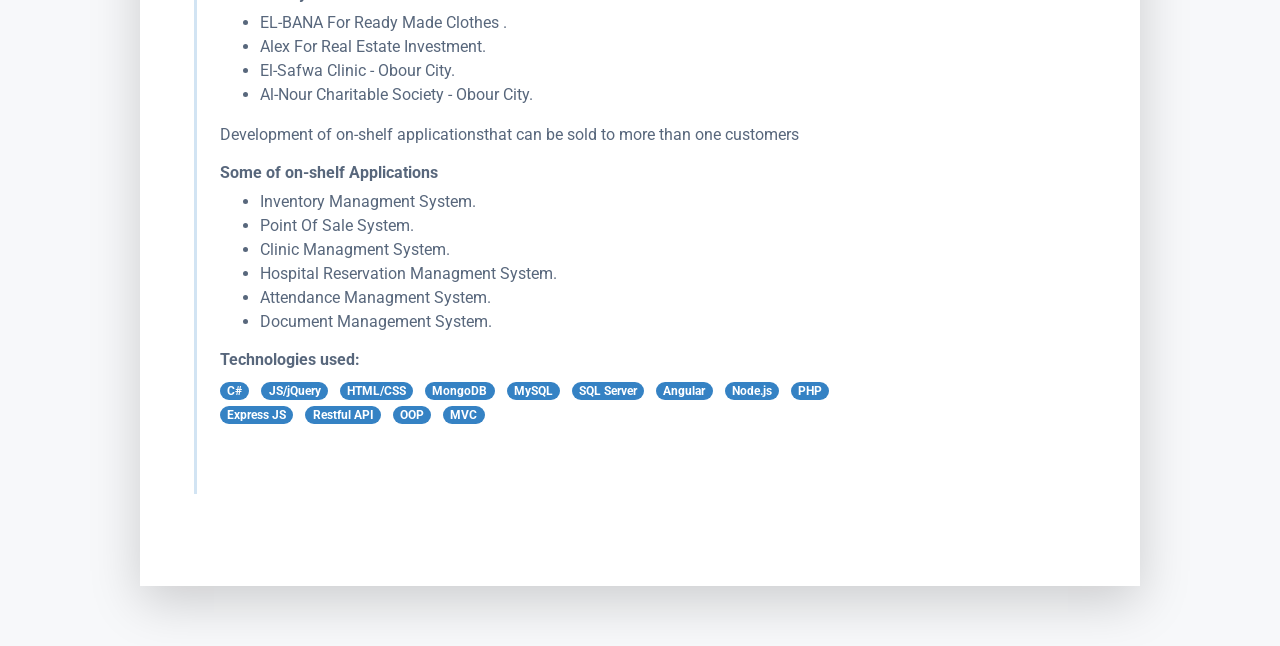
==== commit e8e5ae13: "Update index.html" ====
--- a/index.html
+++ b/index.html
@@ -1387,10 +1387,10 @@
                   <ul class="list-unstyled">
                     <li class="mb-2">
                       <div class="resume-degree font-weight-bold">
-                        Pre MSc in Software Engineering
+                        MSc in Software Engineering
                       </div>
                       <div class="resume-degree-org">Cairo University</div>
-                      <div class="resume-degree-time">2019 - 2020</div>
+                      <div class="resume-degree-time">2019 - 2022</div>
                     </li>
                     <li>
                       <div class="resume-degree font-weight-bold">
@@ -1624,4 +1624,4 @@
       </div>
     </article>
   </body>
-</html>+</html>
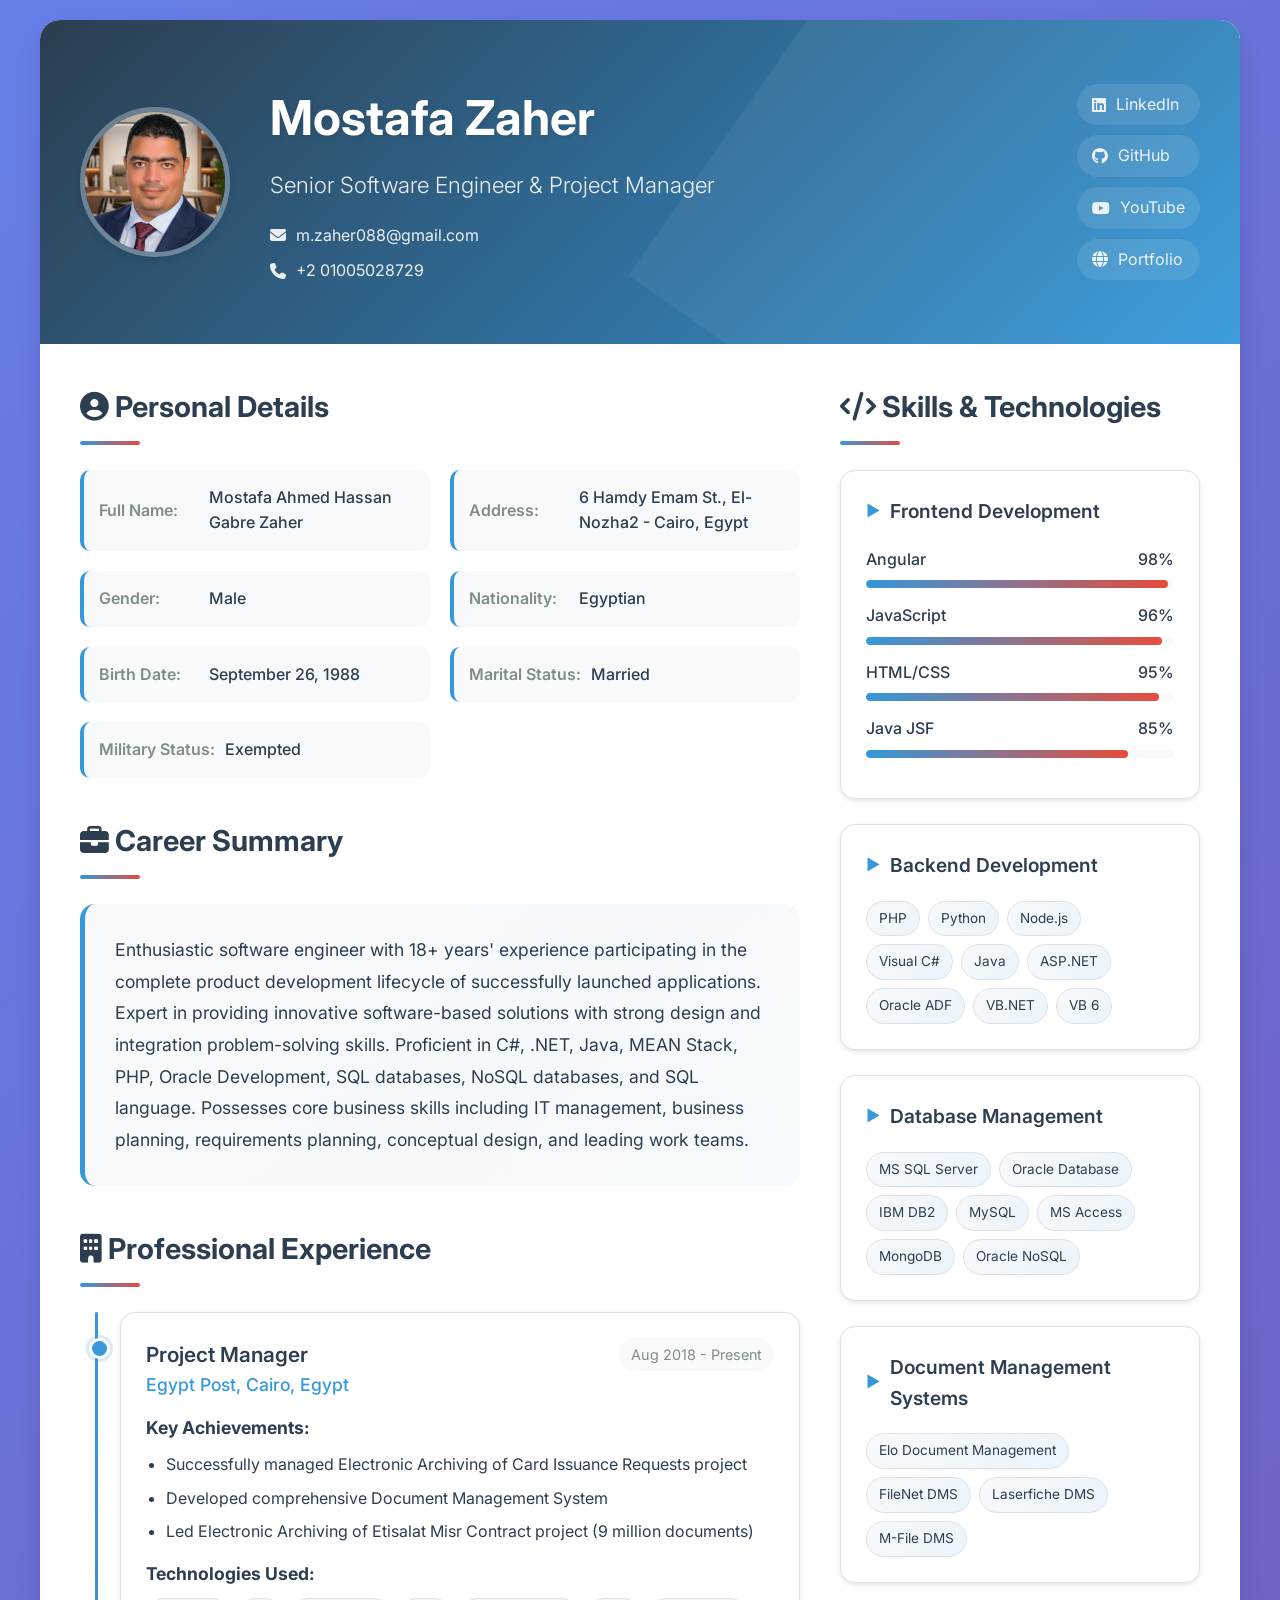
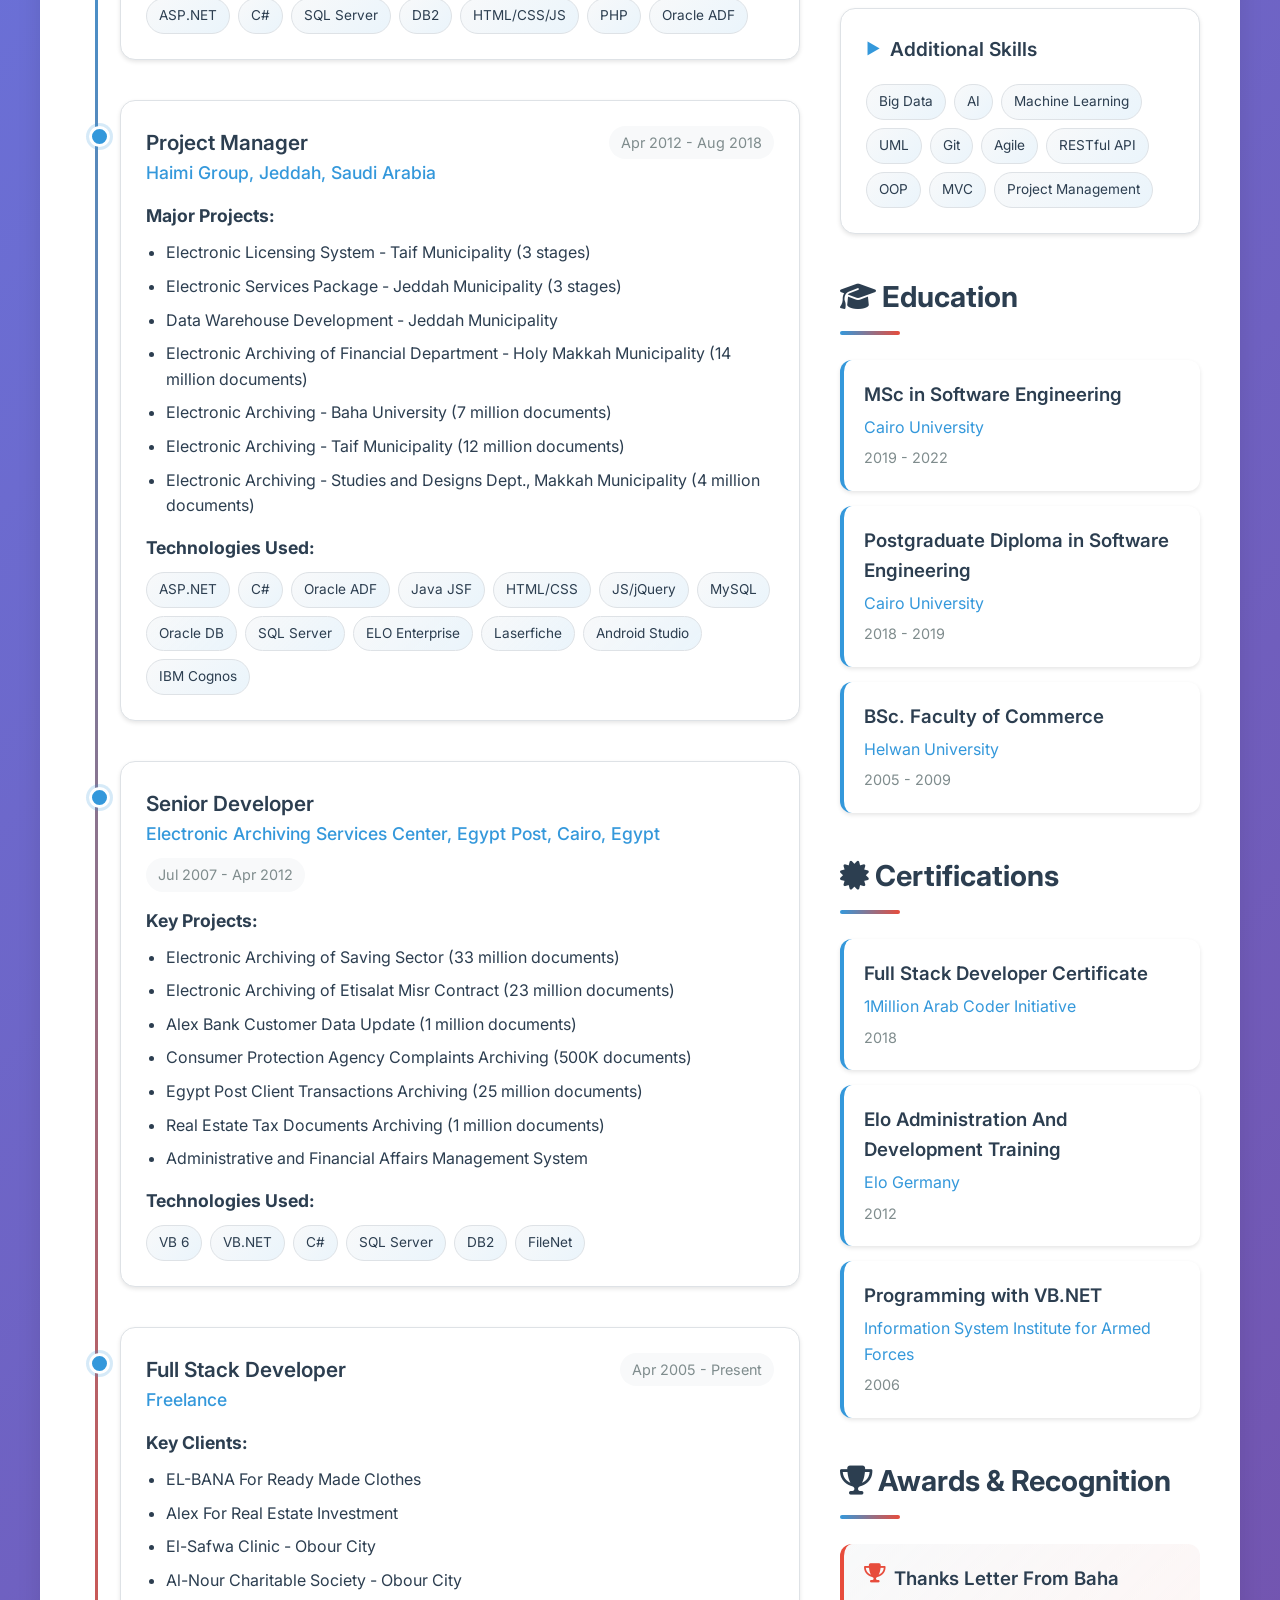
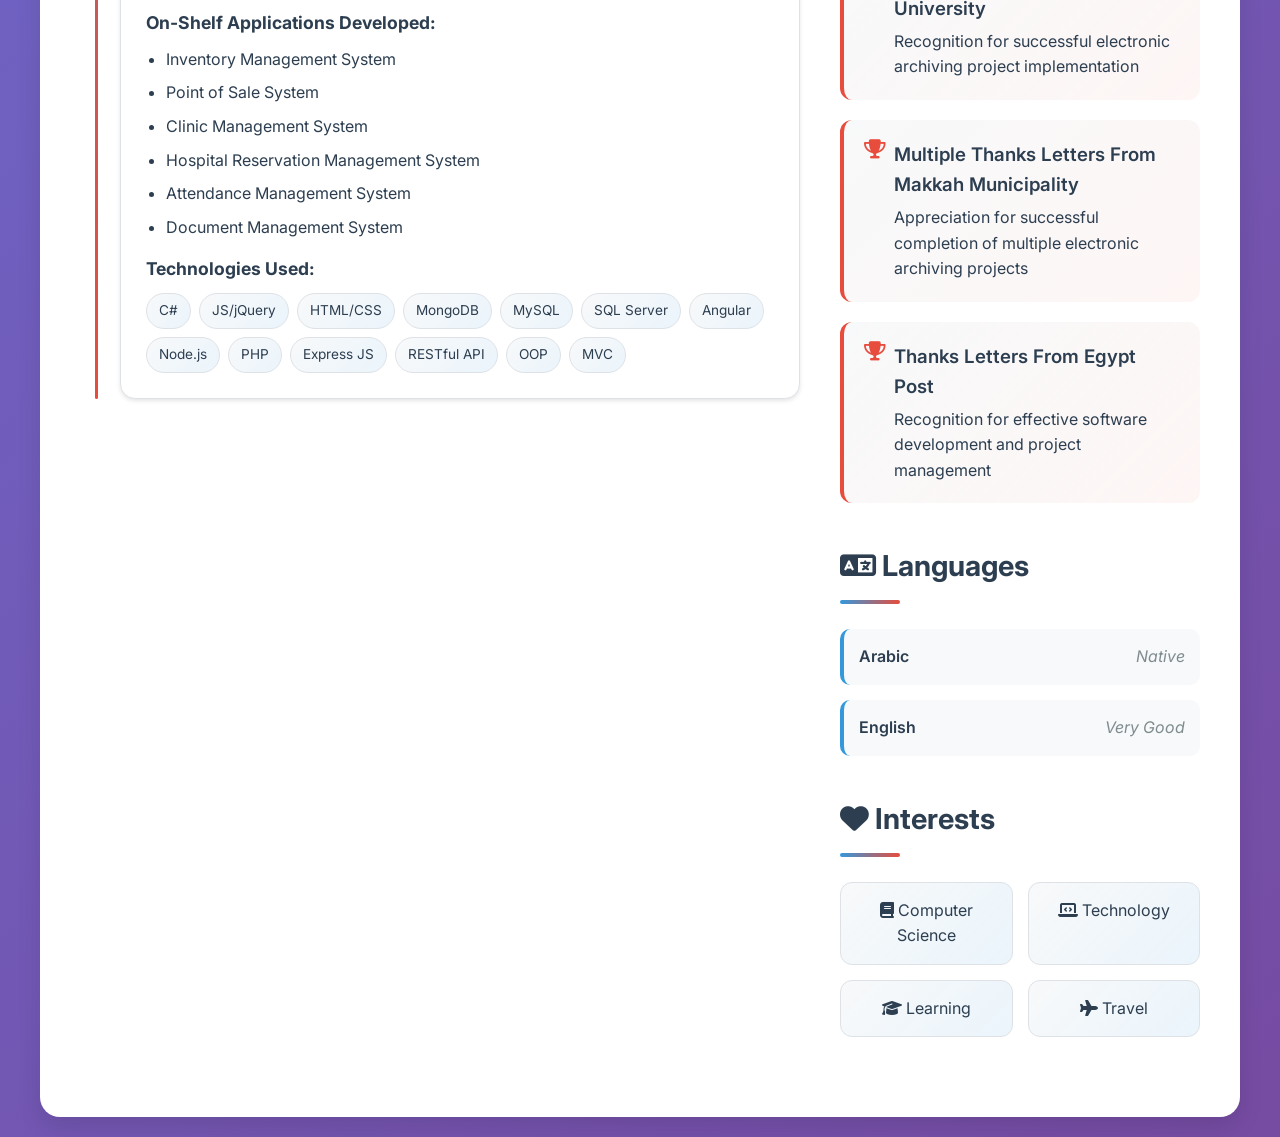
==== commit d4e07586: "Add files via upload" ====
--- a/index.html
+++ b/index.html
@@ -1,1627 +1,665 @@
-<!DOCTYPE html>
-<html lang="en">
-
-<head>
-    <title>Mostafa Zaher Resume/CV</title>
-
-    <!-- Meta -->
-    <meta charset="utf-8" />
-    <meta http-equiv="X-UA-Compatible" content="IE=edge" />
-    <meta name="viewport" content="width=device-width, initial-scale=1.0" />
-    <meta name="description" content="Mostafa Zaher Resume" />
-    <meta name="author" content="Mostafa Zaher" />
-    <link rel="shortcut icon" href="favicon.ico" />
-
-    <!-- Google Font -->
-    <link href="https://fonts.googleapis.com/css?family=Roboto:300,400,500,700,900" rel="stylesheet" />
-
-    <!-- FontAwesome JS-->
-    <script defer src="assets/fontawesome/js/all.min.js"></script>
-
-    <!-- Theme CSS -->
-    <link id="theme-style" rel="stylesheet" href="assets/css/pillar-2.css" />
-</head>
-
-<body>
-    <article class="resume-wrapper text-center position-relative">
-        <div class="resume-wrapper-inner mx-auto text-left bg-white shadow-lg">
-            <header class="resume-header pt-4 pt-md-0">
-                <div class="media flex-column flex-md-row">
-                    <img class="mr-3 img-fluid picture mx-auto" src="assets/images/profile.jpg" alt="" />
-                    <div class="media-body p-4 d-flex flex-column flex-md-row mx-auto mx-lg-0">
-                        <div class="primary-info">
-                            <h1 class="name mt-0 mb-1 text-white text-uppercase text-uppercase">
-                                Mostafa Zaher
-                            </h1>
-                            <div class="title mb-3">Software Engineer</div>
-                            <ul class="list-unstyled">
-                                <li class="mb-2">
-                                    <a href="#"><i
-                        class="far fa-envelope fa-fw mr-2"
-                        data-fa-transform="grow-3"
-                      ></i
-                      >m.zaher088@gmail.com</a
-                    >
-                  </li>
-                  <li>
-                    <a href="#"
-                      ><i
-                        class="fas fa-mobile-alt fa-fw mr-2"
-                        data-fa-transform="grow-6"
-                      ></i
-                      >+2 01005028729</a
-                    >
-                  </li>
-                </ul>
-              </div>
-              <!--//primary-info-->
-              <div class="secondary-info ml-md-auto mt-2">
-                <ul class="resume-social list-unstyled">
-                  <li class="mb-3">
-                    <a
-                      href="https://www.linkedin.com/in/mostafa-zaher-b1413451/"
-                      ><span class="fa-container text-center mr-2"
-                        ><i class="fab fa-linkedin-in fa-fw"></i></span
-                      >mostafa-zaher-b1413451/</a
-                    >
-                  </li>
-                  <li class="mb-3">
-                    <a href="https://github.com/m-zaher"
-                      ><span class="fa-container text-center mr-2"
-                        ><i class="fab fa-github-alt fa-fw"></i></span
-                      >github.com/m-zaher</a
-                    >
-                  </li>
-                  <li class="mb-3">
-                    <a
-                      href="https://www.youtube.com/channel/UCC8IXNrGnmh9Z6P3YlJa_Cw"
-                      ><span class="fa-container text-center mr-2"
-                        ><i class="fab fa-youtube fa-fw"></i></span
-                      >mostafa zaher</a
-                    >
-                  </li>
-                  <li>
-                    <a href="#"
-                      ><span class="fa-container text-center mr-2"
-                        ><i class="fas fa-globe"></i></span
-                      >https://m-zaher.github.io/CV/</a
-                    >
-                  </li>
-                </ul>
-              </div>
-              <!--//secondary-info-->
-            </div>
-            <!--//media-body-->
-          </div>
-          <!--//media-->
-        </header>
-        <div class="resume-body p-5">
-          <section class="resume-section summary-section mb-5">
-            <h2
-              class="resume-section-title text-uppercase font-weight-bold pb-3 mb-3"
-            >
-              Personal Details
-            </h2>
-            <div class="resume-section-content">
-              <div class="row">
-                <div class="col-lg-6 col-ms-12">
-                  <!-- for name -->
-                  <span class="media d-flex flex-column flex-md-row">
-                    <h3 class="resume-position-title font-weight-bold mb-1">
-                      Name :
-                    </h3>
-                    <h4 class="resume-company-name ml-2">
-                      Mostafa ahmed Hassan Gabre Zaher
-                    </h4>
-                  </span>
-                </div>
-
-                <!-- for address -->
-                <div class="col-lg-6 col-ms-12">
-                  <span class="d-flex flex-column flex-md-row">
-                    <h3 class="resume-position-title font-weight-bold mb-1">
-                      Address :
-                    </h3>
-                    <h4 class="resume-company-name ml-2">
-                      6 Hamdy Emam St., El-Nozha2 - Cairo – Egypt
-                    </h4>
-                  </span>
-                </div>
-              </div>
-
-              <div class="row">
-                <div class="col-lg-6 col-ms-12">
-                  <!-- for Gender -->
-                  <span class="d-flex flex-column flex-md-row">
-                    <h3 class="resume-position-title font-weight-bold mb-1">
-                      Gender :
-                    </h3>
-                    <h4 class="resume-company-name ml-2">Male</h4>
-                  </span>
-                </div>
-
-                <!-- for Nationality -->
-                <div class="col-lg-6 col-ms-12">
-                  <span class="d-flex flex-column flex-md-row">
-                    <h3 class="resume-position-title font-weight-bold mb-1">
-                      Nationality :
-                    </h3>
-                    <h4 class="resume-company-name ml-2">Egyptian</h4>
-                  </span>
-                </div>
-              </div>
-
-              <div class="row">
-                <div class="col-lg-6 col-ms-12">
-                  <!-- for Birth Day -->
-                  <span class="d-flex flex-column flex-md-row">
-                    <h3 class="resume-position-title font-weight-bold mb-1">
-                      Birth Day :
-                    </h3>
-                    <h4 class="resume-company-name ml-2">1988/09/26</h4>
-                  </span>
-                </div>
-
-                <!-- for Nationality -->
-                <div class="col-lg-6 col-ms-12">
-                  <span class="d-flex flex-column flex-md-row">
-                    <h3 class="resume-position-title font-weight-bold mb-1">
-                      Marital Status :
-                    </h3>
-                    <h4 class="resume-company-name ml-2">Marriage</h4>
-                  </span>
-                </div>
-              </div>
-
-              <div class="row">
-                <div class="col-lg-6 col-ms-12">
-                  <!-- for Military Status -->
-                  <span class="d-flex flex-column flex-md-row">
-                    <h3 class="resume-position-title font-weight-bold mb-1">
-                      Military Status :
-                    </h3>
-                    <h4 class="resume-company-name ml-2">Exempted</h4>
-                  </span>
-                </div>
-              </div>
-            </div>
-          </section>
-          <!--//summary-section-->
-
-          <section class="resume-section summary-section mb-5">
-            <h2
-              class="resume-section-title text-uppercase font-weight-bold pb-3 mb-3"
-            >
-              Career Summary
-            </h2>
-            <div class="resume-section-content">
-              <p class="mb-0">
-                Enthusiastic software engineer with 13+ years’ experience participating in the complete product development lifecycle of successfully launched applications. Thinking out of the box to provide software-based solutions. Strong in design and integration problem-solving skills. Expert in (C# , .NET , Java , Mean Stack , PHP , Oracle Development , SQL DB's , NOSQL DB's , SQL Language ,..Etc.). Core business skills including IT management, business plans, requirements planning, conceptual design, leading work teams and more
-              </p>
-            </div>
-          </section>
-          <!--//summary-section-->
-          <div class="row">
-            <div class="col-lg-9">
-              <section class="resume-section experience-section mb-5">
-                <h2
-                  class="resume-section-title text-uppercase font-weight-bold pb-3 mb-3"
-                >
-                  Work Experience
-                </h2>
-                <div class="resume-section-content">
-                  <div class="resume-timeline position-relative">
-                    <article
-                      class="resume-timeline-item position-relative pb-5"
-                    >
-                      <div class="resume-timeline-item-header mb-2">
-                        <div class="d-flex flex-column flex-md-row">
-                          <h3
-                            class="resume-position-title font-weight-bold mb-1"
-                          >
-                            Project Manager
-                          </h3>
-                          <div class="resume-company-name ml-auto">
-                            Egypt Post ,Cairo , Egypt
-                          </div>
-                        </div>
-                        <!--//row-->
-                        <div class="resume-position-time">
-                          2018-08 - Present
-                        </div>
-                      </div>
-                      <!--//resume-timeline-item-header-->
-                      <div class="resume-timeline-item-desc">
-                        <h4
-                          class="resume-timeline-item-desc-heading font-weight-bold"
-                        >
-                          Achievements:
-                        </h4>
-                        <p>
-                          Project Manager (Electronic archiving of card issuance
-                          requests) :-
-                        </p>
-                        <ul>
-                          <li>Project Management.</li>
-                          <li>Developing Document Mangement System.</li>
-                        </ul>
-                        <p>
-                          Project Manager (Electronic Archiving of Etisalat Misr
-                          Contract '9 million document') :-
-                        </p>
-                        <ul>
-                          <li>Project Management.</li>
-                          <li>Developing Document Mangement System.</li>
-                        </ul>
-                        <h4
-                          class="resume-timeline-item-desc-heading font-weight-bold"
-                        >
-                          Technologies used:
-                        </h4>
-                        <ul class="list-inline">
-                          <li class="list-inline-item">
-                            <span class="badge badge-primary badge-pill"
-                              >ASP.net</span
-                            >
-                          </li>
-                          <li class="list-inline-item">
-                            <span class="badge badge-primary badge-pill"
-                              >C#</span
-                            >
-                          </li>
-                          <li class="list-inline-item">
-                            <span class="badge badge-primary badge-pill"
-                              >SQL Server</span
-                            >
-                          </li>
-                          <li class="list-inline-item">
-                            <span class="badge badge-primary badge-pill"
-                              >DB2</span
-                            >
-                          </li>
-                          <li class="list-inline-item">
-                            <span class="badge badge-primary badge-pill"
-                              >HTML/CSS/JS</span
-                            >
-                          </li>
-                          <li class="list-inline-item">
-                            <span class="badge badge-primary badge-pill"
-                              >PHP</span
-                            >
-                          </li>
-                          <li class="list-inline-item">
-                            <span class="badge badge-primary badge-pill"
-                              >Oracle ADF</span
-                            >
-                          </li>
-                        </ul>
-                      </div>
-                      <!--//resume-timeline-item-desc-->
-                    </article>
-                    <!--//resume-timeline-item-->
-
-                    <article
-                      class="resume-timeline-item position-relative pb-5"
-                    >
-                      <div class="resume-timeline-item-header mb-2">
-                        <div class="d-flex flex-column flex-md-row">
-                          <h3
-                            class="resume-position-title font-weight-bold mb-1"
-                          >
-                            Project Manager
-                          </h3>
-                          <div class="resume-company-name ml-auto">
-                            Haimi Group ,Jeddah , Saudi Arabia
-                          </div>
-                        </div>
-                        <!--//row-->
-                        <div class="resume-position-time">
-                          2012-04 - 2018-08
-                        </div>
-                      </div>
-                      <!--//resume-timeline-item-header-->
-                      <div class="resume-timeline-item-desc">
-                        <h4
-                          class="resume-timeline-item-desc-heading font-weight-bold"
-                        >
-                          Achievements
-                        </h4>
-
-                        <p>
-                          Project (Design and development of the electronic
-                          licensing system - Taif municipality) :-
-                        </p>
-                        <ul>
-                          <li>Feasibility study.</li>
-                          <li>Project Management.</li>
-                          <li>ٍSoftware Development.</li>
-                        </ul>
-
-                        <p>
-                          Project (Design and development of the electronic
-                          licensing system Second Stage - Taif municipality) :-
-                        </p>
-                        <ul>
-                          <li>Feasibility study.</li>
-                          <li>Project Management.</li>
-                          <li>ٍSoftware Development.</li>
-                        </ul>
-
-                        <p>
-                          Project (Designing and developing a package of
-                          electronic services - Jeddah municipality) :-
-                        </p>
-                        <ul>
-                          <li>Feasibility study.</li>
-                          <li>Project Management.</li>
-                          <li>ٍSoftware Development.</li>
-                        </ul>
-
-                        <p>
-                          Project (Designing and developing a package of
-                          electronic services Second Stage - Jeddah
-                          municipality) :-
-                        </p>
-                        <ul>
-                          <li>Feasibility study.</li>
-                          <li>Project Management.</li>
-                          <li>ٍSoftware Development.</li>
-                        </ul>
-
-                        <p>
-                          Project (Designing and developing a package of
-                          electronic services third Stage - Jeddah municipality)
-                          :-
-                        </p>
-                        <ul>
-                          <li>Feasibility study.</li>
-                          <li>Project Management.</li>
-                          <li>ٍSoftware Development.</li>
-                        </ul>
-
-                        <p>
-                          Project (Create and develop a data warehouse - Jeddah
-                          municipality) :-
-                        </p>
-                        <ul>
-                          <li>Feasibility study.</li>
-                          <li>Project Management.</li>
-                        </ul>
-
-                        <p>
-                          Project (Electronic Archiving of Financial Department
-                          for Holy Makkah municipality '14 million documents')
-                          :-
-                        </p>
-                        <ul>
-                          <li>Feasibility study.</li>
-                          <li>Project Management.</li>
-                          <li>Developing Document Mangement System.</li>
-                        </ul>
-                        <p>
-                          Project (Electronic Archiving of Baha University '7
-                          million documents' ) :-
-                        </p>
-                        <ul>
-                          <li>Feasibility study.</li>
-                          <li>Project Management.</li>
-                          <li>Developing Document Mangement System.</li>
-                          <li>
-                            Implementation of ELO Document Management System.
-                          </li>
-                        </ul>
-
-                        <p>
-                          Project (Electronic Archiving of Taif municipality '12
-                          million documents' ) :-
-                        </p>
-                        <ul>
-                          <li>Feasibility study.</li>
-                          <li>Project Management.</li>
-                          <li>
-                            Implementation of Laserfiche Document Management
-                            System.
-                          </li>
-                        </ul>
-
-                        <p>
-                          Project (Electronic Archiving of Studies And Designs
-                          Dept. in Makkah municipality '2 million documents' )
-                          :-
-                        </p>
-                        <ul>
-                          <li>Feasibility study.</li>
-                          <li>Project Management.</li>
-                          <li>Developing Document Mangement System.</li>
-                        </ul>
-
-                        <p>
-                          Project (Electronic Archiving of Studies And Designs
-                          Dept. Second Stage in Makkah municipality '2 million
-                          documents' ) :-
-                        </p>
-                        <ul>
-                          <li>Feasibility study.</li>
-                          <li>Project Management.</li>
-                          <li>Developing Document Mangement System.</li>
-                          <li>
-                            Implementation of ELO Document Management System.
-                          </li>
-                        </ul>
-
-                        <h4
-                          class="resume-timeline-item-desc-heading font-weight-bold"
-                        >
-                          Technologies used:
-                        </h4>
-                        <ul class="list-inline">
-                          <li class="list-inline-item">
-                            <span class="badge badge-primary badge-pill"
-                              >ASP.net</span
-                            >
-                          </li>
-                          <li class="list-inline-item">
-                            <span class="badge badge-primary badge-pill"
-                              >C#</span
-                            >
-                          </li>
-                          <li class="list-inline-item">
-                            <span class="badge badge-primary badge-pill"
-                              >Oracle ADF</span
-                            >
-                          </li>
-                          <li class="list-inline-item">
-                            <span class="badge badge-primary badge-pill"
-                              >Java JSF</span
-                            >
-                          </li>
-                          <li class="list-inline-item">
-                            <span class="badge badge-primary badge-pill"
-                              >HTML/CSS</span
-                            >
-                          </li>
-                          <li class="list-inline-item">
-                            <span class="badge badge-primary badge-pill"
-                              >JS/jQuery</span
-                            >
-                          </li>
-                          <li class="list-inline-item">
-                            <span class="badge badge-primary badge-pill"
-                              >MySQL</span
-                            >
-                          </li>
-                          <li class="list-inline-item">
-                            <span class="badge badge-primary badge-pill"
-                              >Oracle DB</span
-                            >
-                          </li>
-                          <li class="list-inline-item">
-                            <span class="badge badge-primary badge-pill"
-                              >SQL Server</span
-                            >
-                          </li>
-
-                          <li class="list-inline-item">
-                            <span class="badge badge-primary badge-pill"
-                              >ELO Enterprise</span
-                            >
-                          </li>
-                          <li class="list-inline-item">
-                            <span class="badge badge-primary badge-pill"
-                              >Laserfiche</span
-                            >
-                          </li>
-
-                          <li class="list-inline-item">
-                            <span class="badge badge-primary badge-pill"
-                              >Android Studio</span
-                            >
-                          </li>
-                          <li class="list-inline-item">
-                            <span class="badge badge-primary badge-pill"
-                              >IBM Cognos</span
-                            >
-                          </li>
-                        </ul>
-                      </div>
-                      <!--//resume-timeline-item-desc-->
-                    </article>
-                    <!--//resume-timeline-item-->
-
-                    <article class="resume-timeline-item position-relative pb-5">
-                      <div class="resume-timeline-item-header mb-2">
-                        <div class="d-flex flex-column flex-md-row">
-                          <h3
-                            class="resume-position-title font-weight-bold mb-1"
-                          >
-                            Senior Developer
-                            <small class="text-muted">(Intern)</small>
-                          </h3>
-                          <div class="resume-company-name ml-auto">
-                            Cobra Communication System & Network , Cairo ,Egypt
-                          </div>
-                        </div>
-                        <!--//row-->
-                        <div class="resume-position-time">
-                          2009-01 - 2009-03
-                        </div>
-                      </div>
-                      <!--//resume-timeline-item-header-->
-                      <div class="resume-timeline-item-desc">
-                        <p>
-                          Working within the company's software development team as a software developer in the project of producing and developing an Enterprice School Management and E-Learning system,
-                          considering that this project one of the most important strategic projects for the company at this time.
-                        </p>
-                        <h4
-                          class="resume-timeline-item-desc-heading font-weight-bold"
-                        >
-                          Technologies used:
-                        </h4>
-                        <ul class="list-inline">
-                          <li class="list-inline-item">
-                            <span class="badge badge-primary badge-pill"
-                              >PHP</span
-                            >
-                          </li>
-                          <li class="list-inline-item">
-                            <span class="badge badge-primary badge-pill"
-                              >JS/jQuery</span
-                            >
-                          </li>
-                          <li class="list-inline-item">
-                            <span class="badge badge-primary badge-pill"
-                              >HTML/CSS</span
-                            >
-                          </li>
-                          <li class="list-inline-item">
-                            <span class="badge badge-primary badge-pill"
-                              >MySQL</span
-                            >
-                          </li>
-                        </ul>
-                      </div>
-                      <!--//resume-timeline-item-desc-->
-                    </article>
-                    <!--//resume-timeline-item-->
-
-                    <article
-                      class="resume-timeline-item position-relative pb-5"
-                    >
-                      <div class="resume-timeline-item-header mb-2">
-                        <div class="d-flex flex-column flex-md-row">
-                          <h3
-                            class="resume-position-title font-weight-bold mb-1"
-                          >
-                            Senior Developer
-                          </h3>
-                          <div class="resume-company-name ml-auto">
-                            Electronic Archiving Services Center, Egypt Post,
-                            Cairo, Egypt
-                          </div>
-                        </div>
-                        <!--//row-->
-                        <div class="resume-position-time">
-                          2007-07 - 2012-04
-                        </div>
-                      </div>
-                      <!--//resume-timeline-item-header-->
-                      <div class="resume-timeline-item-desc">
-                        <h4
-                          class="resume-timeline-item-desc-heading font-weight-bold"
-                        >
-                          Achievements
-                        </h4>
-
-                        <p>
-                          Project (Electronic Archiving of Saving Sector. in Egypt Post '33 million
-                          documents' ) :-
-                        </p>
-                        <ul>
-                          <li>Project Management.</li>
-                          <li>ٍSoftware Development (Data Entry App - Image Capture App - Quality Assurance App - Physical Archiving App).</li>
-                        </ul>
-
-                        <p>
-                          Project (Electronic Archiving of  Etisalat Misr Contract. '23 million documents' ) :-
-                        </p>
-                        <ul>
-                          <li>ٍSoftware Development (Data Entry App - Image Capture App - Quality Assurance App - Physical Archiving App).</li>
-                        </ul>
-
-                        <p>
-                          Project (Update the data of Alex Bank customers. '1 million documents' ) :-
-                        </p>
-                        <ul>
-                          <li>Technical Support.</li>
-                        </ul>
-
-                        <p>
-                          Project (Electronic Archiving of  Consumer Protection Agency Complaints. '500 thousand documents' ) :-
-                        </p>
-                        <ul>
-                          <li>ٍSoftware Development (Data and Image Capture App - Quality Assurance App - Physical Archiving App).</li>
-                        </ul>
-
-                        <p>
-                          Project (Electronic Archiving of  deposit and withdrawal documents for Egypt Post clients. '25 million documents' ) :-
-                        </p>
-                        <ul>
-                          <li>Technical Support for FileNet Document management system </li>
-                        </ul>
-
-                        <p>
-                          Project (Electronic Archiving of  Real estate tax financiers documents. '1 million documents' ) :-
-                        </p>
-                        <ul>
-                          <li>ٍSoftware Development (Document Receiving App - Data and Image Capture App - Quality Assurance App - Physical Archiving App).</li>
-                        </ul>
-
-                        <p>
-                          Development of the administrative and financial affairs management system :-
-                        </p>
-                        <ul>
-                          <li>ٍSoftware Development (Employee Files Mangement system - Attendance mangement system - Payroll management system ).</li>
-                        </ul>
-                        <h4
-                          class="resume-timeline-item-desc-heading font-weight-bold"
-                        >
-                          Technologies used:
-                        </h4>
-                        <ul class="list-inline">
-                          <li class="list-inline-item">
-                            <span class="badge badge-primary badge-pill"
-                              >VB 6</span
-                            >
-                          </li>
-                          <li class="list-inline-item">
-                            <span class="badge badge-primary badge-pill"
-                              >VB.net</span
-                            >
-                          </li>
-                          <li class="list-inline-item">
-                            <span class="badge badge-primary badge-pill"
-                              >C#</span
-                            >
-                          </li>
-                          <li class="list-inline-item">
-                            <span class="badge badge-primary badge-pill"
-                              >SQL Server</span
-                            >
-                          </li>
-                          <li class="list-inline-item">
-                            <span class="badge badge-primary badge-pill"
-                              >DB2</span
-                            >
-                          </li>
-                          <li class="list-inline-item">
-                            <span class="badge badge-primary badge-pill"
-                              >FileNet</span
-                            >
-                          </li>
-                        </ul>
-                      </div>
-                      <!--//resume-timeline-item-desc-->
-                    </article>
-                    <!--//resume-timeline-item-->
-
-                    <article class="resume-timeline-item position-relative pb-5">
-                      <div class="resume-timeline-item-header mb-2">
-                        <div class="d-flex flex-column flex-md-row">
-                          <h3
-                            class="resume-position-title font-weight-bold mb-1"
-                          >
-                            IT Specialist
-                          </h3>
-                          <div class="resume-company-name ml-auto">
-                            Mo'men Group, Cairo, Egypt
-                          </div>
-                        </div>
-                        <!--//row-->
-                        <div class="resume-position-time">
-                          2007-04 - 2007-07
-                        </div>
-                      </div>
-                      <!--//resume-timeline-item-header-->
-                      <div class="resume-timeline-item-desc">
-                        <p>
-                          Carrying out technical support and traoubleshooting tasks for Mo'men restaurants branches in Cairo.
-                        </p>
-                        
-                      </div>
-                      <!--//resume-timeline-item-desc-->
-                    </article>
-                    <!--//resume-timeline-item-->
-
-                    <article class="resume-timeline-item position-relative pb-5">
-                      <div class="resume-timeline-item-header mb-2">
-                        <div class="d-flex flex-column flex-md-row">
-                          <h3
-                            class="resume-position-title font-weight-bold mb-1"
-                          >
-                            IT Specialist & Developer
-                            <small class="text-muted">(Intern)</small>
-                          </h3>
-                          <div class="resume-company-name ml-auto">
-                            El-Magd For Computer Technology, Cairo, Egypt
-                          </div>
-                        </div>
-                        <!--//row-->
-                        <div class="resume-position-time">
-                          2005-04 - 2007-04
-                        </div>
-                      </div>
-                      <!--//resume-timeline-item-header-->
-                      <div class="resume-timeline-item-desc">
-                        <p>
-                          Carrying out the tasks of maintaining and troubleshooting the company's clients devices , and then working within the compay's team in developing software for the company's clients 
-                        </p>
-                        <h4
-                          class="resume-timeline-item-desc-heading font-weight-bold"
-                        >
-                          Technologies used:
-                        </h4>
-                        <ul class="list-inline">
-                          <li class="list-inline-item">
-                            <span class="badge badge-primary badge-pill"
-                              >VB 6</span
-                            >
-                          </li>
-                          <li class="list-inline-item">
-                            <span class="badge badge-primary badge-pill"
-                              >VB.net</span
-                            >
-                          </li>
-                          <li class="list-inline-item">
-                            <span class="badge badge-primary badge-pill"
-                              >C#</span
-                            >
-                          </li>
-                          <li class="list-inline-item">
-                            <span class="badge badge-primary badge-pill"
-                              >SQL Server</span
-                            >
-                          </li>
-                          </li>
-                        </ul>
-                      </div>
-                      <!--//resume-timeline-item-desc-->
-                    </article>
-                    <!--//resume-timeline-item-->
-
-                    <article class="resume-timeline-item position-relative pb-5">
-                      <div class="resume-timeline-item-header mb-2">
-                        <div class="d-flex flex-column flex-md-row">
-                          <h3
-                            class="resume-position-title font-weight-bold mb-1"
-                          >
-                            Full Stack Developer
-                            <small class="text-muted">(Free Lancer)</small>
-                          </h3>
-                        </div>
-                        <!--//row-->
-                        <div class="resume-position-time">
-                          2005-04 - Present
-                        </div>
-                      </div>
-                      <!--//resume-timeline-item-header-->
-                      <div class="resume-timeline-item-desc">
-                        <p>
-                          Working in developing custom applications according to customer requirments
-                        </p>
-                        <h5
-                          class="resume-timeline-item-desc-heading font-weight-bold"
-                        >
-                          Some of My Clients
-                        </h5>
-                        <ul>
-                          <li>EL-BANA For Ready Made Clothes .</li>
-                          <li>Alex For Real Estate Investment.</li>
-                          <li>El-Safwa Clinic - Obour City.</li>
-                          <li>Al-Nour Charitable Society - Obour City.</li>
-                        </ul>
-                        <p>
-                          Development of on-shelf applicationsthat can be sold to more than one customers
-                        </p>
-                        <h5
-                          class="resume-timeline-item-desc-heading font-weight-bold"
-                        >
-                          Some of on-shelf Applications
-                        </h5>
-                        <ul>
-                          <li>Inventory Managment System.</li>
-                          <li>Point Of Sale System.</li>
-                          <li>Clinic Managment System.</li>
-                          <li>Hospital Reservation Managment System.</li>
-                          <li>Attendance Managment System.</li>
-                          <li>Document Management System.</li>
-                        </ul>
-                        <h4
-                          class="resume-timeline-item-desc-heading font-weight-bold"
-                        >
-                          Technologies used:
-                        </h4>
-                        <ul class="list-inline">
-                          <li class="list-inline-item">
-                            <span class="badge badge-primary badge-pill"
-                              >C#</span
-                            >
-                          </li>
-                          <li class="list-inline-item">
-                            <span class="badge badge-primary badge-pill"
-                              >JS/jQuery</span
-                            >
-                          </li>
-                          <li class="list-inline-item">
-                            <span class="badge badge-primary badge-pill"
-                              >HTML/CSS</span
-                            >
-                          </li>
-                          <li class="list-inline-item">
-                            <span class="badge badge-primary badge-pill"
-                              >MongoDB</span
-                            >
-                          </li>
-                          <li class="list-inline-item">
-                            <span class="badge badge-primary badge-pill"
-                              >MySQL</span
-                            >
-                          </li>
-                          <li class="list-inline-item">
-                            <span class="badge badge-primary badge-pill"
-                              >SQL Server</span
-                            >
-                          </li>
-                          <li class="list-inline-item">
-                            <span class="badge badge-primary badge-pill"
-                              >Angular</span
-                            >
-                          </li>
-                          <li class="list-inline-item">
-                            <span class="badge badge-primary badge-pill"
-                              >Node.js</span
-                            >
-                          </li>
-                          <li class="list-inline-item">
-                            <span class="badge badge-primary badge-pill"
-                              >PHP</span
-                            >
-                          </li>
-                          <li class="list-inline-item">
-                            <span class="badge badge-primary badge-pill"
-                              >Express JS</span
-                            >
-                          </li>
-                          <li class="list-inline-item">
-                            <span class="badge badge-primary badge-pill"
-                              >Restful API</span
-                            >
-                          </li>
-                          <li class="list-inline-item">
-                            <span class="badge badge-primary badge-pill"
-                              >OOP</span
-                            >
-                          </li>
-                          <li class="list-inline-item">
-                            <span class="badge badge-primary badge-pill"
-                              >MVC</span
-                            >
-                          </li>
-                        </ul>
-                      </div>
-                      <!--//resume-timeline-item-desc-->
-                    </article>
-                    <!--//resume-timeline-item-->
-                  </div>
-                  <!--//resume-timeline-->
-                </div>
-              </section>
-              <!--//experience-section-->
-            </div>
-            <div class="col-lg-3">
-              <section class="resume-section skills-section mb-5">
-                <h2
-                  class="resume-section-title text-uppercase font-weight-bold pb-3 mb-3"
-                >
-                  Skills &amp; Tools
-                </h2>
-                <div class="resume-section-content">
-                  <div class="resume-skill-item">
-                    <h4 class="resume-skills-cat font-weight-bold">Frontend</h4>
-                    <ul class="list-unstyled mb-4">
-                      <li class="mb-2">
-                        <div class="resume-skill-name">Angular</div>
-                        <div class="progress resume-progress">
-                          <div
-                            class="progress-bar theme-progress-bar-dark"
-                            role="progressbar"
-                            style="width: 98%"
-                            aria-valuenow="25"
-                            aria-valuemin="0"
-                            aria-valuemax="100"
-                          ></div>
-                        </div>
-                      </li>
-                      <li class="mb-2">
-                        <div class="resume-skill-name">Java JSF</div>
-                        <div class="progress resume-progress">
-                          <div
-                            class="progress-bar theme-progress-bar-dark"
-                            role="progressbar"
-                            style="width: 85%"
-                            aria-valuenow="25"
-                            aria-valuemin="0"
-                            aria-valuemax="100"
-                          ></div>
-                        </div>
-                      </li>
-                      <li class="mb-2">
-                        <div class="resume-skill-name">JavaScript</div>
-                        <div class="progress resume-progress">
-                          <div
-                            class="progress-bar theme-progress-bar-dark"
-                            role="progressbar"
-                            style="width: 96%"
-                            aria-valuenow="25"
-                            aria-valuemin="0"
-                            aria-valuemax="100"
-                          ></div>
-                        </div>
-                      </li>
-
-                      <li class="mb-2">
-                        <div class="resume-skill-name">HTML/CSS</div>
-                        <div class="progress resume-progress">
-                          <div
-                            class="progress-bar theme-progress-bar-dark"
-                            role="progressbar"
-                            style="width: 95%"
-                            aria-valuenow="25"
-                            aria-valuemin="0"
-                            aria-valuemax="100"
-                          ></div>
-                        </div>
-                      </li>
-                    </ul>
-                  </div>
-                  <!--//resume-skill-item-->
-
-                  <div class="resume-skill-item">
-                    <h4 class="resume-skills-cat font-weight-bold">Backend</h4>
-                    <ul class="list-unstyled">
-                      <li class="mb-2">
-                        <div class="resume-skill-name">PHP</div>
-                        <div class="progress resume-progress">
-                          <div
-                            class="progress-bar theme-progress-bar-dark"
-                            role="progressbar"
-                            style="width: 90%"
-                            aria-valuenow="25"
-                            aria-valuemin="0"
-                            aria-valuemax="100"
-                          ></div>
-                        </div>
-                      </li>
-
-                      <li class="mb-2">
-                        <div class="resume-skill-name">Python</div>
-                        <div class="progress resume-progress">
-                          <div
-                            class="progress-bar theme-progress-bar-dark"
-                            role="progressbar"
-                            style="width: 90%"
-                            aria-valuenow="25"
-                            aria-valuemin="0"
-                            aria-valuemax="100"
-                          ></div>
-                        </div>
-                      </li>
-                      <li class="mb-2">
-                        <div class="resume-skill-name">Node.js</div>
-                        <div class="progress resume-progress">
-                          <div
-                            class="progress-bar theme-progress-bar-dark"
-                            role="progressbar"
-                            style="width: 92%"
-                            aria-valuenow="25"
-                            aria-valuemin="0"
-                            aria-valuemax="100"
-                          ></div>
-                        </div>
-                      </li>
-
-                      <li class="mb-2">
-                        <div class="resume-skill-name">Visual C#</div>
-                        <div class="progress resume-progress">
-                          <div
-                            class="progress-bar theme-progress-bar-dark"
-                            role="progressbar"
-                            style="width: 92%"
-                            aria-valuenow="25"
-                            aria-valuemin="0"
-                            aria-valuemax="100"
-                          ></div>
-                        </div>
-                      </li>
-
-                      <li class="mb-2">
-                        <div class="resume-skill-name">Java</div>
-                        <div class="progress resume-progress">
-                          <div
-                            class="progress-bar theme-progress-bar-dark"
-                            role="progressbar"
-                            style="width: 85%"
-                            aria-valuenow="25"
-                            aria-valuemin="0"
-                            aria-valuemax="100"
-                          ></div>
-                        </div>
-                      </li>
-
-                      <li class="mb-2">
-                        <div class="resume-skill-name">ASP.Net</div>
-                        <div class="progress resume-progress">
-                          <div
-                            class="progress-bar theme-progress-bar-dark"
-                            role="progressbar"
-                            style="width: 85%"
-                            aria-valuenow="25"
-                            aria-valuemin="0"
-                            aria-valuemax="100"
-                          ></div>
-                        </div>
-                      </li>
-
-                      <li class="mb-2">
-                        <div class="resume-skill-name">Oracle ADF</div>
-                        <div class="progress resume-progress">
-                          <div
-                            class="progress-bar theme-progress-bar-dark"
-                            role="progressbar"
-                            style="width: 80%"
-                            aria-valuenow="25"
-                            aria-valuemin="0"
-                            aria-valuemax="100"
-                          ></div>
-                        </div>
-                      </li>
-
-                      <li class="mb-2">
-                        <div class="resume-skill-name">Visual Basic.Net</div>
-                        <div class="progress resume-progress">
-                          <div
-                            class="progress-bar theme-progress-bar-dark"
-                            role="progressbar"
-                            style="width: 82%"
-                            aria-valuenow="25"
-                            aria-valuemin="0"
-                            aria-valuemax="100"
-                          ></div>
-                        </div>
-                      </li>
-
-                      <li class="mb-2">
-                        <div class="resume-skill-name">Visual Basic 5,6</div>
-                        <div class="progress resume-progress">
-                          <div
-                            class="progress-bar theme-progress-bar-dark"
-                            role="progressbar"
-                            style="width: 90%"
-                            aria-valuenow="25"
-                            aria-valuemin="0"
-                            aria-valuemax="100"
-                          ></div>
-                        </div>
-                      </li>
-                    </ul>
-                  </div>
-                  <!--//resume-skill-item-->
-
-                  <div class="resume-skill-item">
-                    <h4 class="resume-skills-cat font-weight-bold">DBMS</h4>
-                    <ul class="list-unstyled">
-                      <li class="mb-2">
-                        <div class="resume-skill-name">MS SQL Server</div>
-                        <div class="progress resume-progress">
-                          <div
-                            class="progress-bar theme-progress-bar-dark"
-                            role="progressbar"
-                            style="width: 95%"
-                            aria-valuenow="25"
-                            aria-valuemin="0"
-                            aria-valuemax="100"
-                          ></div>
-                        </div>
-                      </li>
-
-                      <li class="mb-2">
-                        <div class="resume-skill-name">Oracle Database</div>
-                        <div class="progress resume-progress">
-                          <div
-                            class="progress-bar theme-progress-bar-dark"
-                            role="progressbar"
-                            style="width: 90%"
-                            aria-valuenow="25"
-                            aria-valuemin="0"
-                            aria-valuemax="100"
-                          ></div>
-                        </div>
-                      </li>
-                      <li class="mb-2">
-                        <div class="resume-skill-name">IBM DB2</div>
-                        <div class="progress resume-progress">
-                          <div
-                            class="progress-bar theme-progress-bar-dark"
-                            role="progressbar"
-                            style="width: 90%"
-                            aria-valuenow="25"
-                            aria-valuemin="0"
-                            aria-valuemax="100"
-                          ></div>
-                        </div>
-                      </li>
-
-                      <li class="mb-2">
-                        <div class="resume-skill-name">MySQL DB</div>
-                        <div class="progress resume-progress">
-                          <div
-                            class="progress-bar theme-progress-bar-dark"
-                            role="progressbar"
-                            style="width: 89%"
-                            aria-valuenow="25"
-                            aria-valuemin="0"
-                            aria-valuemax="100"
-                          ></div>
-                        </div>
-                      </li>
-
-                      <li class="mb-2">
-                        <div class="resume-skill-name">MS Access</div>
-                        <div class="progress resume-progress">
-                          <div
-                            class="progress-bar theme-progress-bar-dark"
-                            role="progressbar"
-                            style="width: 95%"
-                            aria-valuenow="25"
-                            aria-valuemin="0"
-                            aria-valuemax="100"
-                          ></div>
-                        </div>
-                      </li>
-
-                      <li class="mb-2">
-                        <div class="resume-skill-name">Mongo DB</div>
-                        <div class="progress resume-progress">
-                          <div
-                            class="progress-bar theme-progress-bar-dark"
-                            role="progressbar"
-                            style="width: 85%"
-                            aria-valuenow="25"
-                            aria-valuemin="0"
-                            aria-valuemax="100"
-                          ></div>
-                        </div>
-                      </li>
-
-                      <li class="mb-2">
-                        <div class="resume-skill-name">Oracle NOSQL</div>
-                        <div class="progress resume-progress">
-                          <div
-                            class="progress-bar theme-progress-bar-dark"
-                            role="progressbar"
-                            style="width: 80%"
-                            aria-valuenow="25"
-                            aria-valuemin="0"
-                            aria-valuemax="100"
-                          ></div>
-                        </div>
-                      </li>
-                    </ul>
-                  </div>
-                  <!--//resume-skill-item-->
-
-                  <div class="resume-skill-item">
-                    <h4 class="resume-skills-cat font-weight-bold">
-                      Electronic Archiving Systems
-                    </h4>
-                    <ul class="list-unstyled">
-                      <li class="mb-2">
-                        <div class="resume-skill-name">
-                          Elo Document Management
-                        </div>
-                        <div class="progress resume-progress">
-                          <div
-                            class="progress-bar theme-progress-bar-dark"
-                            role="progressbar"
-                            style="width: 95%"
-                            aria-valuenow="25"
-                            aria-valuemin="0"
-                            aria-valuemax="100"
-                          ></div>
-                        </div>
-                      </li>
-
-                      <li class="mb-2">
-                        <div class="resume-skill-name">
-                          FileNet Document Management System
-                        </div>
-                        <div class="progress resume-progress">
-                          <div
-                            class="progress-bar theme-progress-bar-dark"
-                            role="progressbar"
-                            style="width: 80%"
-                            aria-valuenow="25"
-                            aria-valuemin="0"
-                            aria-valuemax="100"
-                          ></div>
-                        </div>
-                      </li>
-                      <li class="mb-2">
-                        <div class="resume-skill-name">
-                          Laserfiche Document Management System
-                        </div>
-                        <div class="progress resume-progress">
-                          <div
-                            class="progress-bar theme-progress-bar-dark"
-                            role="progressbar"
-                            style="width: 90%"
-                            aria-valuenow="25"
-                            aria-valuemin="0"
-                            aria-valuemax="100"
-                          ></div>
-                        </div>
-                      </li>
-
-                      <li class="mb-2">
-                        <div class="resume-skill-name">
-                          M-File Document Management System
-                        </div>
-                        <div class="progress resume-progress">
-                          <div
-                            class="progress-bar theme-progress-bar-dark"
-                            role="progressbar"
-                            style="width: 89%"
-                            aria-valuenow="25"
-                            aria-valuemin="0"
-                            aria-valuemax="100"
-                          ></div>
-                        </div>
-                      </li>
-                    </ul>
-                  </div>
-                  <!--//resume-skill-item-->
-
-                  <div class="resume-skill-item">
-                    <h4 class="resume-skills-cat font-weight-bold">Others</h4>
-                    <ul class="list-inline">
-                      <li class="list-inline-item">
-                        <span class="badge badge-light">Big Data</span>
-                      </li>
-
-                      <li class="list-inline-item">
-                        <span class="badge badge-light">AI</span>
-                      </li>
-
-                      <li class="list-inline-item">
-                        <span class="badge badge-light">Machine Learning</span>
-                      </li>
-
-                      <li class="list-inline-item">
-                        <span class="badge badge-light">UML</span>
-                      </li>
-
-                      <li class="list-inline-item">
-                        <span class="badge badge-light">DFD</span>
-                      </li>
-
-                      <li class="list-inline-item">
-                        <span class="badge badge-light">ERD</span>
-                      </li>
-
-                      <li class="list-inline-item">
-                        <span class="badge badge-light">Win Server</span>
-                      </li>
-                      <li class="list-inline-item">
-                        <span class="badge badge-light">Oracle Linux</span>
-                      </li>
-                      <li class="list-inline-item">
-                        <span class="badge badge-light">Ubuntu</span>
-                      </li>
-                      <li class="list-inline-item">
-                        <span class="badge badge-light">Code Review</span>
-                      </li>
-                      <li class="list-inline-item">
-                        <span class="badge badge-light">Git</span>
-                      </li>
-                      <li class="list-inline-item">
-                        <span class="badge badge-light">GitHub</span>
-                      </li>
-                      <li class="list-inline-item">
-                        <span class="badge badge-light">Agile</span>
-                      </li>
-                      <li class="list-inline-item">
-                        <span class="badge badge-light">Big Data</span>
-                      </li>
-                      <li class="list-inline-item">
-                        <span class="badge badge-light">Accounting</span>
-                      </li>
-                      <li class="list-inline-item">
-                        <span class="badge badge-light">Express JS</span>
-                      </li>
-                      <li class="list-inline-item">
-                        <span class="badge badge-light">Restful API</span>
-                      </li>
-                      <li class="list-inline-item">
-                        <span class="badge badge-light">OOP</span>
-                      </li>
-                      <li class="list-inline-item">
-                        <span class="badge badge-light">MVC</span>
-                      </li>
-                      <li class="list-inline-item">
-                        <span class="badge badge-light">SQA</span>
-                      </li>
-                      <li class="list-inline-item">
-                        <span class="badge badge-light">Network</span>
-                      </li>
-                      <li class="list-inline-item">
-                        <span class="badge badge-light"
-                          >Project Management</span
-                        >
-                      </li>
-                      <li class="list-inline-item">
-                        <span class="badge badge-light">Crystal Report</span>
-                      </li>
-                    </ul>
-                  </div>
-                  <!--//resume-skill-item-->
-                </div>
-                <!--resume-section-content-->
-              </section>
-              <!--//skills-section-->
-              <section class="resume-section education-section mb-5">
-                <h2
-                  class="resume-section-title text-uppercase font-weight-bold pb-3 mb-3"
-                >
-                  Education
-                </h2>
-                <div class="resume-section-content">
-                  <ul class="list-unstyled">
-                    <li class="mb-2">
-                      <div class="resume-degree font-weight-bold">
-                        MSc in Software Engineering
-                      </div>
-                      <div class="resume-degree-org">Cairo University</div>
-                      <div class="resume-degree-time">2019 - 2022</div>
-                    </li>
-                    <li>
-                      <div class="resume-degree font-weight-bold">
-                        Postgraduate Diploma in Software Engineering
-                      </div>
-                      <div class="resume-degree-org">Cairo University</div>
-                      <div class="resume-degree-time">2018 - 2019</div>
-                    </li>
-
-                    
-
-                    
-
-                    <li>
-                      <div class="resume-degree font-weight-bold">
-                        BSc. Faculty of commerce
-                      </div>
-                      <div class="resume-degree-org">Helwan University</div>
-                      <div class="resume-degree-time">2005 - 2009</div>
-                    </li>
-
-                    
-                  </ul>
-                </div>
-              </section>
-              <!--//education-section-->
-
-              <section class="resume-section education-section mb-5">
-                <h2
-                  class="resume-section-title text-uppercase font-weight-bold pb-3 mb-3"
-                >
-                Certificate
-                </h2>
-                <div class="resume-section-content">
-                  <ul class="list-unstyled">
-                    
-                    <li>
-                      <div class="resume-degree font-weight-bold">
-                        Full Stack Developer Certificate
-                      </div>
-                      <div class="resume-degree-org">
-                        1Million Arab Coder Initiative
-                      </div>
-                      <div class="resume-degree-time">2018 - 2018</div>
-                    </li>
-
-                    <li>
-                      <div class="resume-degree font-weight-bold">
-                        Elo Administration And Development Training
-                      </div>
-                      <div class="resume-degree-org">Elo Germany</div>
-                      <div class="resume-degree-time">2012 - 2012</div>
-                    </li>
-
-                    
-
-                    <li>
-                      <div class="resume-degree font-weight-bold">
-                        Programming with VB.NET
-                      </div>
-                      <div class="resume-degree-org">
-                        Information System Institute for armed forces
-                      </div>
-                      <div class="resume-degree-time">2006 - 2006</div>
-                    </li>
-
-                    <li>
-                      <div class="resume-degree font-weight-bold">
-                        MS Access Certificate
-                      </div>
-                      <div class="resume-degree-org">Helwan University</div>
-                      <div class="resume-degree-time">2006 - 2006</div>
-                    </li>
-
-                    <li>
-                      <div class="resume-degree font-weight-bold">
-                        Maintenance Diploma
-                      </div>
-                      <div class="resume-degree-org">
-                        Arab group for computer and languages
-                      </div>
-                      <div class="resume-degree-time">2006 - 2006</div>
-                    </li>
-
-                    <li>
-                      <div class="resume-degree font-weight-bold">
-                        International Computer Driving License (ICDL)
-                      </div>
-                      <div class="resume-degree-org">
-                        Information System Institute for armed forces
-                      </div>
-                      <div class="resume-degree-time">2005 - 2005</div>
-                    </li>
-                  </ul>
-                </div>
-              </section>
-              <!--//certificate-section-->
-
-              <section class="resume-section reference-section mb-5">
-                <h2
-                  class="resume-section-title text-uppercase font-weight-bold pb-3 mb-3"
-                >
-                  Awards
-                </h2>
-                <div class="resume-section-content">
-                  <ul class="list-unstyled resume-awards-list">
-                    <li class="mb-2 pl-4 position-relative">
-                      <i
-                        class="resume-award-icon fas fa-trophy position-absolute"
-                        data-fa-transform="shrink-2"
-                      ></i>
-                      <div class="resume-award-name">Thanks Letter From Baha University</div>
-                      <div class="resume-award-desc">
-                        Thanks for the successful electronic archiving of Baha university project .
-                      </div>
-                    </li>
-                    <li class="mb-0 pl-4 position-relative">
-                      <i
-                        class="resume-award-icon fas fa-trophy position-absolute"
-                        data-fa-transform="shrink-2"
-                      ></i>
-                      <div class="resume-award-name">Thanks Letter From Makkah municipality</div>
-                      <div class="resume-award-desc">
-                        Thanks for the successful electronic archiving of studies and designs dept. in Makkah municipality project First and second Stage.
-                      </div>
-                    </li>
-                    <li class="mb-0 pl-4 position-relative">
-                      <i
-                        class="resume-award-icon fas fa-trophy position-absolute"
-                        data-fa-transform="shrink-2"
-                      ></i>
-                      <div class="resume-award-name">Thanks Letter From Makkah municipality</div>
-                      <div class="resume-award-desc">
-                        Thanks for the successful electronic archiving of Financial department. in Makkah municipality project .
-                      </div>
-                    </li>
-                    <li class="mb-0 pl-4 position-relative">
-                      <i
-                        class="resume-award-icon fas fa-trophy position-absolute"
-                        data-fa-transform="shrink-2"
-                      ></i>
-                      <div class="resume-award-name">Thanks Letter From Haimi Group</div>
-                      <div class="resume-award-desc">
-                        Thanks for the success in managing electronic archiving of Financial department. in Makkah municipality project .
-                      </div>
-                    </li>
-                    <li class="mb-0 pl-4 position-relative">
-                      <i
-                        class="resume-award-icon fas fa-trophy position-absolute"
-                        data-fa-transform="shrink-2"
-                      ></i>
-                      <div class="resume-award-name">Thanks Letter From Haimi Group</div>
-                      <div class="resume-award-desc">
-                        Conducting training for Haimi Group Staff to using ELO Document management system .
-                      </div>
-                    </li>
-                    <li class="mb-0 pl-4 position-relative">
-                      <i
-                        class="resume-award-icon fas fa-trophy position-absolute"
-                        data-fa-transform="shrink-2"
-                      ></i>
-                      <div class="resume-award-name">Thanks Letter From Egypt Post</div>
-                      <div class="resume-award-desc">
-                        Thanks for the success in managing electronic archiving of Etisalat Misr Contract .
-                      </div>
-                    </li>
-                    <li class="mb-0 pl-4 position-relative">
-                      <i
-                        class="resume-award-icon fas fa-trophy position-absolute"
-                        data-fa-transform="shrink-2"
-                      ></i>
-                      <div class="resume-award-name">Thanks Letters From Egypt Post</div>
-                      <div class="resume-award-desc">
-                        Thanks for participating effectively and developing a group of softwares that helped in the success of a group of projects of electronic archiving service center .
-                      </div>
-                    </li>
-                    
-                  </ul>
-                </div>
-              </section>
-              <!--//interests-section-->
-              <section class="resume-section language-section mb-5">
-                <h2
-                  class="resume-section-title text-uppercase font-weight-bold pb-3 mb-3"
-                >
-                  Language
-                </h2>
-                <div class="resume-section-content">
-                  <ul class="list-unstyled resume-lang-list">
-                    <li class="mb-2">
-                      <span class="resume-lang-name font-weight-bold"
-                        >Arabic</span
-                      >
-                      <small class="text-muted font-weight-normal"
-                        >(Native)</small
-                      >
-                    </li>
-                    <li class="mb-2 align-middle">
-                      <span class="resume-lang-name font-weight-bold"
-                        >English</span
-                      >
-                      <small class="text-muted font-weight-normal"
-                        >(Very Good)</small
-                      >
-                    </li>
-                  </ul>
-                </div>
-              </section>
-              <!--//language-section-->
-              <section class="resume-section interests-section mb-5">
-                <h2
-                  class="resume-section-title text-uppercase font-weight-bold pb-3 mb-3"
-                >
-                  Interests
-                </h2>
-                <div class="resume-section-content">
-                  <ul class="list-unstyled">
-                    <li class="mb-1">Reading On Computer Science</li>
-                    <li class="mb-1">Computer and Internet</li>
-                    <li class="mb-1">Learning</li>
-                    <li class="mb-1">Trips</li>
-                  </ul>
-                </div>
-              </section>
-              <!--//interests-section-->
-            </div>
-          </div>
-          <!--//row-->
-        </div>
-        <!--//resume-body-->
-      </div>
-    </article>
-  </body>
-</html>
+<!DOCTYPE html>
+<html lang="en">
+<head>
+    <meta charset="utf-8">
+    <meta name="viewport" content="width=device-width, initial-scale=1.0">
+    <meta name="description" content="Mostafa Zaher - Senior Software Engineer & Project Manager with 13+ years of experience in .NET, Java, MEAN Stack, and Electronic Archiving Systems">
+    <meta name="keywords" content="Software Engineer, Project Manager, .NET, C#, Java, MEAN Stack, Electronic Archiving, Document Management, Full Stack Developer">
+    <meta name="author" content="Mostafa Zaher">
+    <meta name="robots" content="index, follow">
+    <meta property="og:title" content="Mostafa Zaher - Senior Software Engineer & Project Manager">
+    <meta property="og:description" content="Experienced Software Engineer & Project Manager with expertise in .NET, Java, and Electronic Archiving Systems">
+    <meta property="og:type" content="website">
+    <meta property="og:url" content="https://m-zaher.github.io/CV/">
+    
+    <title>Mostafa Zaher - Senior Software Engineer & Project Manager | CV</title>
+    
+    <!-- Google Fonts -->
+    <link rel="preconnect" href="https://fonts.googleapis.com">
+    <link rel="preconnect" href="https://fonts.gstatic.com" crossorigin>
+    <link href="https://fonts.googleapis.com/css2?family=Inter:wght@300;400;500;600;700&family=Roboto:wght@300;400;500;700&display=swap" rel="stylesheet">
+    
+    <!-- Font Awesome -->
+    <link rel="stylesheet" href="https://cdnjs.cloudflare.com/ajax/libs/font-awesome/6.4.0/css/all.min.css">
+    
+    <!-- Custom CSS -->
+    <link rel="stylesheet" href="modern-cv.css">
+    
+    <!-- Favicon -->
+    <link rel="icon" type="image/x-icon" href="data:image/svg+xml,<svg xmlns='http://www.w3.org/2000/svg' viewBox='0 0 100 100'><text y='0.9em' font-size='90'>💼</text></svg>">
+    
+    <!-- Structured Data for SEO -->
+    <script type="application/ld+json">
+    {
+        "@context": "https://schema.org",
+        "@type": "Person",
+        "name": "Mostafa Zaher",
+        "jobTitle": "Senior Software Engineer & Project Manager",
+        "email": "m.zaher088@gmail.com",
+        "telephone": "+2 01005028729",
+        "url": "https://m-zaher.github.io/CV/",
+        "sameAs": [
+            "https://www.linkedin.com/in/mostafa-zaher-b1413451/",
+            "https://github.com/m-zaher",
+            "https://www.youtube.com/channel/UCC8IXNrGnmh9Z6P3YlJa_Cw"
+        ],
+        "knowsAbout": [
+            "Software Engineering",
+            "Project Management",
+            "Electronic Archiving",
+            "Document Management Systems",
+            "C# Programming",
+            "Java Development",
+            "Full Stack Development"
+        ],
+        "education": [
+            {
+                "@type": "EducationalOccupationalProgram",
+                "name": "MSc in Software Engineering",
+                "provider": {
+                    "@type": "EducationalOrganization",
+                    "name": "Cairo University"
+                }
+            }
+        ],
+        "workExperience": [
+            {
+                "@type": "OccupationalExperience",
+                "employer": {
+                    "@type": "Organization",
+                    "name": "Egypt Post"
+                },
+                "jobTitle": "Project Manager",
+                "startDate": "2018-08"
+            }
+        ]
+    }
+    </script>
+
+</head>
+<body>
+    <main class="cv-container" role="main">
+        <!-- Header Section -->
+        <header class="cv-header" role="banner">
+            <div class="header-content">
+                <img src="myPic.PNG" 
+                     alt="Mostafa Zaher - Professional Profile Photo" 
+                     class="profile-image"
+                     loading="lazy">
+                
+                <div class="header-info">
+                    <h1>Mostafa Zaher</h1>
+                    <p class="title">Senior Software Engineer & Project Manager</p>
+                    
+                    <nav class="contact-info" aria-label="Contact Information">
+                        <a href="mailto:m.zaher088@gmail.com" class="contact-item" aria-label="Email">
+                            <i class="fas fa-envelope" aria-hidden="true"></i>
+                            <span>m.zaher088@gmail.com</span>
+                        </a>
+                        <a href="tel:+201005028729" class="contact-item" aria-label="Phone">
+                            <i class="fas fa-phone" aria-hidden="true"></i>
+                            <span>+2 01005028729</span>
+                        </a>
+                    </nav>
+                </div>
+                
+                <nav class="social-links" aria-label="Social Media Profiles">
+                    <a href="https://www.linkedin.com/in/mostafa-zaher-b1413451/" 
+                       target="_blank" 
+                       rel="noopener noreferrer"
+                       class="social-link"
+                       aria-label="LinkedIn Profile">
+                        <i class="fab fa-linkedin" aria-hidden="true"></i>
+                        <span>LinkedIn</span>
+                    </a>
+                    <a href="https://github.com/m-zaher" 
+                       target="_blank" 
+                       rel="noopener noreferrer"
+                       class="social-link"
+                       aria-label="GitHub Profile">
+                        <i class="fab fa-github" aria-hidden="true"></i>
+                        <span>GitHub</span>
+                    </a>
+                    <a href="https://www.youtube.com/channel/UCC8IXNrGnmh9Z6P3YlJa_Cw" 
+                       target="_blank" 
+                       rel="noopener noreferrer"
+                       class="social-link"
+                       aria-label="YouTube Channel">
+                        <i class="fab fa-youtube" aria-hidden="true"></i>
+                        <span>YouTube</span>
+                    </a>
+                    <a href="https://m-zaher.github.io/CV/" 
+                       target="_blank" 
+                       rel="noopener noreferrer"
+                       class="social-link"
+                       aria-label="Portfolio Website">
+                        <i class="fas fa-globe" aria-hidden="true"></i>
+                        <span>Portfolio</span>
+                    </a>
+                </nav>
+            </div>
+        </header>
+
+        <!-- Main Content -->
+        <div class="cv-content">
+            <!-- Left Column -->
+            <div class="main-content">
+                <!-- Personal Details Section -->
+                <section class="section" aria-labelledby="personal-details-heading">
+                    <h2 id="personal-details-heading" class="section-title">
+                        <i class="fas fa-user-circle" aria-hidden="true"></i>
+                        Personal Details
+                    </h2>
+                    <div class="personal-details">
+                        <div class="detail-item">
+                            <span class="detail-label">Full Name:</span>
+                            <span class="detail-value">Mostafa Ahmed Hassan Gabre Zaher</span>
+                        </div>
+                        <div class="detail-item">
+                            <span class="detail-label">Address:</span>
+                            <span class="detail-value">6 Hamdy Emam St., El-Nozha2 - Cairo, Egypt</span>
+                        </div>
+                        <div class="detail-item">
+                            <span class="detail-label">Gender:</span>
+                            <span class="detail-value">Male</span>
+                        </div>
+                        <div class="detail-item">
+                            <span class="detail-label">Nationality:</span>
+                            <span class="detail-value">Egyptian</span>
+                        </div>
+                        <div class="detail-item">
+                            <span class="detail-label">Birth Date:</span>
+                            <span class="detail-value">September 26, 1988</span>
+                        </div>
+                        <div class="detail-item">
+                            <span class="detail-label">Marital Status:</span>
+                            <span class="detail-value">Married</span>
+                        </div>
+                        <div class="detail-item">
+                            <span class="detail-label">Military Status:</span>
+                            <span class="detail-value">Exempted</span>
+                        </div>
+                    </div>
+                </section>
+
+                <!-- Career Summary Section -->
+                <section class="section" aria-labelledby="career-summary-heading">
+                    <h2 id="career-summary-heading" class="section-title">
+                        <i class="fas fa-briefcase" aria-hidden="true"></i>
+                        Career Summary
+                    </h2>
+                    <div class="career-summary">
+                        <p>Enthusiastic software engineer with 18+ years' experience participating in the complete product development lifecycle of successfully launched applications. Expert in providing innovative software-based solutions with strong design and integration problem-solving skills. Proficient in C#, .NET, Java, MEAN Stack, PHP, Oracle Development, SQL databases, NoSQL databases, and SQL language. Possesses core business skills including IT management, business planning, requirements planning, conceptual design, and leading work teams.</p>
+                    </div>
+                </section>
+
+                <!-- Work Experience Section -->
+                <section class="section" aria-labelledby="work-experience-heading">
+                    <h2 id="work-experience-heading" class="section-title">
+                        <i class="fas fa-building" aria-hidden="true"></i>
+                        Professional Experience
+                    </h2>
+                    <div class="timeline">
+                        <!-- Egypt Post Experience -->
+                        <article class="timeline-item">
+                            <div class="timeline-header">
+                                <div>
+                                    <h3 class="timeline-title">Project Manager</h3>
+                                    <p class="timeline-company">Egypt Post, Cairo, Egypt</p>
+                                </div>
+                                <time class="timeline-date" datetime="2018-08-present">Aug 2018 - Present</time>
+                            </div>
+                            <div class="timeline-content">
+                                <h4>Key Achievements:</h4>
+                                <ul>
+                                    <li>Successfully managed Electronic Archiving of Card Issuance Requests project</li>
+                                    <li>Developed comprehensive Document Management System</li>
+                                    <li>Led Electronic Archiving of Etisalat Misr Contract project (9 million documents)</li>
+                                </ul>
+                                <h4>Technologies Used:</h4>
+                                <div class="skill-tags">
+                                    <span class="skill-tag">ASP.NET</span>
+                                    <span class="skill-tag">C#</span>
+                                    <span class="skill-tag">SQL Server</span>
+                                    <span class="skill-tag">DB2</span>
+                                    <span class="skill-tag">HTML/CSS/JS</span>
+                                    <span class="skill-tag">PHP</span>
+                                    <span class="skill-tag">Oracle ADF</span>
+                                </div>
+                            </div>
+                        </article>
+
+                        <!-- Haimi Group Experience -->
+                        <article class="timeline-item">
+                            <div class="timeline-header">
+                                <div>
+                                    <h3 class="timeline-title">Project Manager</h3>
+                                    <p class="timeline-company">Haimi Group, Jeddah, Saudi Arabia</p>
+                                </div>
+                                <time class="timeline-date" datetime="2012-04-2018-08">Apr 2012 - Aug 2018</time>
+                            </div>
+                            <div class="timeline-content">
+                                <h4>Major Projects:</h4>
+                                <ul>
+                                    <li>Electronic Licensing System - Taif Municipality (3 stages)</li>
+                                    <li>Electronic Services Package - Jeddah Municipality (3 stages)</li>
+                                    <li>Data Warehouse Development - Jeddah Municipality</li>
+                                    <li>Electronic Archiving of Financial Department - Holy Makkah Municipality (14 million documents)</li>
+                                    <li>Electronic Archiving - Baha University (7 million documents)</li>
+                                    <li>Electronic Archiving - Taif Municipality (12 million documents)</li>
+                                    <li>Electronic Archiving - Studies and Designs Dept., Makkah Municipality (4 million documents)</li>
+                                </ul>
+                                <h4>Technologies Used:</h4>
+                                <div class="skill-tags">
+                                    <span class="skill-tag">ASP.NET</span>
+                                    <span class="skill-tag">C#</span>
+                                    <span class="skill-tag">Oracle ADF</span>
+                                    <span class="skill-tag">Java JSF</span>
+                                    <span class="skill-tag">HTML/CSS</span>
+                                    <span class="skill-tag">JS/jQuery</span>
+                                    <span class="skill-tag">MySQL</span>
+                                    <span class="skill-tag">Oracle DB</span>
+                                    <span class="skill-tag">SQL Server</span>
+                                    <span class="skill-tag">ELO Enterprise</span>
+                                    <span class="skill-tag">Laserfiche</span>
+                                    <span class="skill-tag">Android Studio</span>
+                                    <span class="skill-tag">IBM Cognos</span>
+                                </div>
+                            </div>
+                        </article>
+
+                        <!-- Egypt Post Electronic Archiving Experience -->
+                        <article class="timeline-item">
+                            <div class="timeline-header">
+                                <div>
+                                    <h3 class="timeline-title">Senior Developer</h3>
+                                    <p class="timeline-company">Electronic Archiving Services Center, Egypt Post, Cairo, Egypt</p>
+                                </div>
+                                <time class="timeline-date" datetime="2007-07-2012-04">Jul 2007 - Apr 2012</time>
+                            </div>
+                            <div class="timeline-content">
+                                <h4>Key Projects:</h4>
+                                <ul>
+                                    <li>Electronic Archiving of Saving Sector (33 million documents)</li>
+                                    <li>Electronic Archiving of Etisalat Misr Contract (23 million documents)</li>
+                                    <li>Alex Bank Customer Data Update (1 million documents)</li>
+                                    <li>Consumer Protection Agency Complaints Archiving (500K documents)</li>
+                                    <li>Egypt Post Client Transactions Archiving (25 million documents)</li>
+                                    <li>Real Estate Tax Documents Archiving (1 million documents)</li>
+                                    <li>Administrative and Financial Affairs Management System</li>
+                                </ul>
+                                <h4>Technologies Used:</h4>
+                                <div class="skill-tags">
+                                    <span class="skill-tag">VB 6</span>
+                                    <span class="skill-tag">VB.NET</span>
+                                    <span class="skill-tag">C#</span>
+                                    <span class="skill-tag">SQL Server</span>
+                                    <span class="skill-tag">DB2</span>
+                                    <span class="skill-tag">FileNet</span>
+                                </div>
+                            </div>
+                        </article>
+
+                        <!-- Freelance Experience -->
+                        <article class="timeline-item">
+                            <div class="timeline-header">
+                                <div>
+                                    <h3 class="timeline-title">Full Stack Developer</h3>
+                                    <p class="timeline-company">Freelance</p>
+                                </div>
+                                <time class="timeline-date" datetime="2005-04-present">Apr 2005 - Present</time>
+                            </div>
+                            <div class="timeline-content">
+                                <h4>Key Clients:</h4>
+                                <ul>
+                                    <li>EL-BANA For Ready Made Clothes</li>
+                                    <li>Alex For Real Estate Investment</li>
+                                    <li>El-Safwa Clinic - Obour City</li>
+                                    <li>Al-Nour Charitable Society - Obour City</li>
+                                </ul>
+                                <h4>On-Shelf Applications Developed:</h4>
+                                <ul>
+                                    <li>Inventory Management System</li>
+                                    <li>Point of Sale System</li>
+                                    <li>Clinic Management System</li>
+                                    <li>Hospital Reservation Management System</li>
+                                    <li>Attendance Management System</li>
+                                    <li>Document Management System</li>
+                                </ul>
+                                <h4>Technologies Used:</h4>
+                                <div class="skill-tags">
+                                    <span class="skill-tag">C#</span>
+                                    <span class="skill-tag">JS/jQuery</span>
+                                    <span class="skill-tag">HTML/CSS</span>
+                                    <span class="skill-tag">MongoDB</span>
+                                    <span class="skill-tag">MySQL</span>
+                                    <span class="skill-tag">SQL Server</span>
+                                    <span class="skill-tag">Angular</span>
+                                    <span class="skill-tag">Node.js</span>
+                                    <span class="skill-tag">PHP</span>
+                                    <span class="skill-tag">Express JS</span>
+                                    <span class="skill-tag">RESTful API</span>
+                                    <span class="skill-tag">OOP</span>
+                                    <span class="skill-tag">MVC</span>
+                                </div>
+                            </div>
+                        </article>
+                    </div>
+                </section>
+            </div>
+
+            <!-- Right Column -->
+            <aside class="sidebar">
+                <!-- Skills Section -->
+                <section class="section" aria-labelledby="skills-heading">
+                    <h2 id="skills-heading" class="section-title">
+                        <i class="fas fa-code" aria-hidden="true"></i>
+                        Skills & Technologies
+                    </h2>
+                    <div class="skills-grid">
+                        <!-- Frontend Skills -->
+                        <div class="skill-category">
+                            <h4>Frontend Development</h4>
+                            <div class="skill-item">
+                                <div class="skill-name">
+                                    <span>Angular</span>
+                                    <span>98%</span>
+                                </div>
+                                <div class="skill-progress">
+                                    <div class="skill-bar" style="width: 98%"></div>
+                                </div>
+                            </div>
+                            <div class="skill-item">
+                                <div class="skill-name">
+                                    <span>JavaScript</span>
+                                    <span>96%</span>
+                                </div>
+                                <div class="skill-progress">
+                                    <div class="skill-bar" style="width: 96%"></div>
+                                </div>
+                            </div>
+                            <div class="skill-item">
+                                <div class="skill-name">
+                                    <span>HTML/CSS</span>
+                                    <span>95%</span>
+                                </div>
+                                <div class="skill-progress">
+                                    <div class="skill-bar" style="width: 95%"></div>
+                                </div>
+                            </div>
+                            <div class="skill-item">
+                                <div class="skill-name">
+                                    <span>Java JSF</span>
+                                    <span>85%</span>
+                                </div>
+                                <div class="skill-progress">
+                                    <div class="skill-bar" style="width: 85%"></div>
+                                </div>
+                            </div>
+                        </div>
+
+                        <!-- Backend Skills -->
+                        <div class="skill-category">
+                            <h4>Backend Development</h4>
+                            <div class="skill-tags">
+                                <span class="skill-tag">PHP</span>
+                                <span class="skill-tag">Python</span>
+                                <span class="skill-tag">Node.js</span>
+                                <span class="skill-tag">Visual C#</span>
+                                <span class="skill-tag">Java</span>
+                                <span class="skill-tag">ASP.NET</span>
+                                <span class="skill-tag">Oracle ADF</span>
+                                <span class="skill-tag">VB.NET</span>
+                                <span class="skill-tag">VB 6</span>
+                            </div>
+                        </div>
+
+                        <!-- Database Skills -->
+                        <div class="skill-category">
+                            <h4>Database Management</h4>
+                            <div class="skill-tags">
+                                <span class="skill-tag">MS SQL Server</span>
+                                <span class="skill-tag">Oracle Database</span>
+                                <span class="skill-tag">IBM DB2</span>
+                                <span class="skill-tag">MySQL</span>
+                                <span class="skill-tag">MS Access</span>
+                                <span class="skill-tag">MongoDB</span>
+                                <span class="skill-tag">Oracle NoSQL</span>
+                            </div>
+                        </div>
+
+                        <!-- Document Management -->
+                        <div class="skill-category">
+                            <h4>Document Management Systems</h4>
+                            <div class="skill-tags">
+                                <span class="skill-tag">Elo Document Management</span>
+                                <span class="skill-tag">FileNet DMS</span>
+                                <span class="skill-tag">Laserfiche DMS</span>
+                                <span class="skill-tag">M-File DMS</span>
+                            </div>
+                        </div>
+
+                        <!-- Other Skills -->
+                        <div class="skill-category">
+                            <h4>Additional Skills</h4>
+                            <div class="skill-tags">
+                                <span class="skill-tag">Big Data</span>
+                                <span class="skill-tag">AI</span>
+                                <span class="skill-tag">Machine Learning</span>
+                                <span class="skill-tag">UML</span>
+                                <span class="skill-tag">Git</span>
+                                <span class="skill-tag">Agile</span>
+                                <span class="skill-tag">RESTful API</span>
+                                <span class="skill-tag">OOP</span>
+                                <span class="skill-tag">MVC</span>
+                                <span class="skill-tag">Project Management</span>
+                            </div>
+                        </div>
+                    </div>
+                </section>
+
+                <!-- Education Section -->
+                <section class="section" aria-labelledby="education-heading">
+                    <h2 id="education-heading" class="section-title">
+                        <i class="fas fa-graduation-cap" aria-hidden="true"></i>
+                        Education
+                    </h2>
+                    <div class="education-list">
+                        <article class="education-item">
+                            <h3 class="degree-title">MSc in Software Engineering</h3>
+                            <p class="degree-org">Cairo University</p>
+                            <time class="degree-time" datetime="2019-2022">2019 - 2022</time>
+                        </article>
+                        <article class="education-item">
+                            <h3 class="degree-title">Postgraduate Diploma in Software Engineering</h3>
+                            <p class="degree-org">Cairo University</p>
+                            <time class="degree-time" datetime="2018-2019">2018 - 2019</time>
+                        </article>
+                        <article class="education-item">
+                            <h3 class="degree-title">BSc. Faculty of Commerce</h3>
+                            <p class="degree-org">Helwan University</p>
+                            <time class="degree-time" datetime="2005-2009">2005 - 2009</time>
+                        </article>
+                    </div>
+                </section>
+
+                <!-- Certifications Section -->
+                <section class="section" aria-labelledby="certifications-heading">
+                    <h2 id="certifications-heading" class="section-title">
+                        <i class="fas fa-certificate" aria-hidden="true"></i>
+                        Certifications
+                    </h2>
+                    <div class="certificates-list">
+                        <article class="certificate-item">
+                            <h3 class="degree-title">Full Stack Developer Certificate</h3>
+                            <p class="degree-org">1Million Arab Coder Initiative</p>
+                            <time class="degree-time" datetime="2018">2018</time>
+                        </article>
+                        <article class="certificate-item">
+                            <h3 class="degree-title">Elo Administration And Development Training</h3>
+                            <p class="degree-org">Elo Germany</p>
+                            <time class="degree-time" datetime="2012">2012</time>
+                        </article>
+                        <article class="certificate-item">
+                            <h3 class="degree-title">Programming with VB.NET</h3>
+                            <p class="degree-org">Information System Institute for Armed Forces</p>
+                            <time class="degree-time" datetime="2006">2006</time>
+                        </article>
+                    </div>
+                </section>
+
+                <!-- Awards Section -->
+                <section class="section" aria-labelledby="awards-heading">
+                    <h2 id="awards-heading" class="section-title">
+                        <i class="fas fa-trophy" aria-hidden="true"></i>
+                        Awards & Recognition
+                    </h2>
+                    <div class="awards-list">
+                        <article class="award-item">
+                            <i class="fas fa-trophy award-icon" aria-hidden="true"></i>
+                            <div class="award-content">
+                                <h3 class="award-name">Thanks Letter From Baha University</h3>
+                                <p class="award-desc">Recognition for successful electronic archiving project implementation</p>
+                            </div>
+                        </article>
+                        <article class="award-item">
+                            <i class="fas fa-trophy award-icon" aria-hidden="true"></i>
+                            <div class="award-content">
+                                <h3 class="award-name">Multiple Thanks Letters From Makkah Municipality</h3>
+                                <p class="award-desc">Appreciation for successful completion of multiple electronic archiving projects</p>
+                            </div>
+                        </article>
+                        <article class="award-item">
+                            <i class="fas fa-trophy award-icon" aria-hidden="true"></i>
+                            <div class="award-content">
+                                <h3 class="award-name">Thanks Letters From Egypt Post</h3>
+                                <p class="award-desc">Recognition for effective software development and project management</p>
+                            </div>
+                        </article>
+                    </div>
+                </section>
+
+                <!-- Languages Section -->
+                <section class="section" aria-labelledby="languages-heading">
+                    <h2 id="languages-heading" class="section-title">
+                        <i class="fas fa-language" aria-hidden="true"></i>
+                        Languages
+                    </h2>
+                    <div class="languages-list">
+                        <div class="language-item">
+                            <span class="language-name">Arabic</span>
+                            <span class="language-level">Native</span>
+                        </div>
+                        <div class="language-item">
+                            <span class="language-name">English</span>
+                            <span class="language-level">Very Good</span>
+                        </div>
+                    </div>
+                </section>
+
+                <!-- Interests Section -->
+                <section class="section" aria-labelledby="interests-heading">
+                    <h2 id="interests-heading" class="section-title">
+                        <i class="fas fa-heart" aria-hidden="true"></i>
+                        Interests
+                    </h2>
+                    <div class="interests-list">
+                        <div class="interest-item">
+                            <i class="fas fa-book" aria-hidden="true"></i>
+                            <span>Computer Science</span>
+                        </div>
+                        <div class="interest-item">
+                            <i class="fas fa-laptop-code" aria-hidden="true"></i>
+                            <span>Technology</span>
+                        </div>
+                        <div class="interest-item">
+                            <i class="fas fa-graduation-cap" aria-hidden="true"></i>
+                            <span>Learning</span>
+                        </div>
+                        <div class="interest-item">
+                            <i class="fas fa-plane" aria-hidden="true"></i>
+                            <span>Travel</span>
+                        </div>
+                    </div>
+                </section>
+            </aside>
+        </div>
+    </main>
+
+    <!-- JavaScript for Interactivity -->
+    <script>
+        // Smooth scrolling for internal links
+        document.querySelectorAll('a[href^="#"]').forEach(anchor => {
+            anchor.addEventListener('click', function (e) {
+                e.preventDefault();
+                const target = document.querySelector(this.getAttribute('href'));
+                if (target) {
+                    target.scrollIntoView({
+                        behavior: 'smooth',
+                        block: 'start'
+                    });
+                }
+            });
+        });
+
+        // Add animation to skill bars when they come into view
+        const observerOptions = {
+            threshold: 0.5,
+            rootMargin: '0px 0px -100px 0px'
+        };
+
+        const observer = new IntersectionObserver((entries) => {
+            entries.forEach(entry => {
+                if (entry.isIntersecting) {
+                    const skillBars = entry.target.querySelectorAll('.skill-bar');
+                    skillBars.forEach(bar => {
+                        const width = bar.style.width;
+                        bar.style.width = '0';
+                        setTimeout(() => {
+                            bar.style.width = width;
+                        }, 100);
+                    });
+                }
+            });
+        }, observerOptions);
+
+        // Observe all skill categories
+        document.querySelectorAll('.skill-category').forEach(category => {
+            observer.observe(category);
+        });
+
+        // Add print functionality
+        function printCV() {
+            window.print();
+        }
+
+        // Add keyboard navigation
+        document.addEventListener('keydown', (e) => {
+            if (e.ctrlKey && e.key === 'p') {
+                e.preventDefault();
+                printCV();
+            }
+        });
+
+        // Enhance accessibility with focus management
+        document.addEventListener('DOMContentLoaded', () => {
+            // Skip to main content link for screen readers
+            const skipLink = document.createElement('a');
+            skipLink.href = '#main-content';
+            skipLink.textContent = 'Skip to main content';
+            skipLink.className = 'visually-hidden';
+            skipLink.setAttribute('aria-label', 'Skip to main content');
+            document.body.insertBefore(skipLink, document.body.firstChild);
+
+            // Show skip link on focus
+            skipLink.addEventListener('focus', () => {
+                skipLink.classList.remove('visually-hidden');
+            });
+
+            skipLink.addEventListener('blur', () => {
+                skipLink.classList.add('visually-hidden');
+            });
+        });
+    </script>
+</body>
+</html>
--- a/modern-cv.css
+++ b/modern-cv.css
@@ -0,0 +1,712 @@
+/* Modern Professional CV Styles */
+:root {
+    --primary-color: #2c3e50;
+    --secondary-color: #3498db;
+    --accent-color: #e74c3c;
+    --text-dark: #2c3e50;
+    --text-light: #7f8c8d;
+    --bg-light: #f8f9fa;
+    --bg-white: #ffffff;
+    --border-color: #dee2e6;
+    --shadow-sm: 0 2px 4px rgba(0,0,0,0.1);
+    --shadow-md: 0 4px 6px rgba(0,0,0,0.1);
+    --shadow-lg: 0 10px 25px rgba(0,0,0,0.1);
+    --font-primary: 'Inter', 'Segoe UI', Tahoma, Geneva, Verdana, sans-serif;
+    --font-secondary: 'Roboto', sans-serif;
+}
+
+* {
+    margin: 0;
+    padding: 0;
+    box-sizing: border-box;
+}
+
+html {
+    scroll-behavior: smooth;
+}
+
+body {
+    font-family: var(--font-primary);
+    line-height: 1.6;
+    color: var(--text-dark);
+    background: linear-gradient(135deg, #667eea 0%, #764ba2 100%);
+    min-height: 100vh;
+    padding: 20px;
+}
+
+.cv-container {
+    max-width: 1200px;
+    margin: 0 auto;
+    background: var(--bg-white);
+    border-radius: 20px;
+    overflow: hidden;
+    box-shadow: var(--shadow-lg);
+    animation: slideUp 0.6s ease-out;
+}
+
+@keyframes slideUp {
+    from {
+        opacity: 0;
+        transform: translateY(30px);
+    }
+    to {
+        opacity: 1;
+        transform: translateY(0);
+    }
+}
+
+/* Header Styles */
+.cv-header {
+    background: linear-gradient(135deg, var(--primary-color) 0%, var(--secondary-color) 100%);
+    color: white;
+    padding: 60px 40px;
+    position: relative;
+    overflow: hidden;
+}
+
+.cv-header::before {
+    content: '';
+    position: absolute;
+    top: -50%;
+    right: -10%;
+    width: 50%;
+    height: 200%;
+    background: rgba(255,255,255,0.05);
+    transform: rotate(35deg);
+}
+
+.header-content {
+    display: grid;
+    grid-template-columns: auto 1fr auto;
+    gap: 40px;
+    align-items: center;
+    position: relative;
+    z-index: 1;
+}
+
+.profile-image {
+    width: 150px;
+    height: 150px;
+    border-radius: 50%;
+    border: 5px solid rgba(255,255,255,0.3);
+    object-fit: cover;
+    box-shadow: var(--shadow-md);
+    transition: transform 0.3s ease;
+}
+
+.profile-image:hover {
+    transform: scale(1.05);
+}
+
+.header-info h1 {
+    font-size: 3em;
+    font-weight: 700;
+    margin-bottom: 10px;
+    text-shadow: 2px 2px 4px rgba(0,0,0,0.1);
+}
+
+.header-info .title {
+    font-size: 1.4em;
+    color: rgba(255,255,255,0.9);
+    margin-bottom: 20px;
+    font-weight: 300;
+}
+
+.contact-info {
+    display: flex;
+    flex-direction: column;
+    gap: 10px;
+}
+
+.contact-item {
+    display: flex;
+    align-items: center;
+    gap: 10px;
+    color: rgba(255,255,255,0.9);
+    text-decoration: none;
+    transition: color 0.3s ease;
+}
+
+.contact-item:hover {
+    color: white;
+}
+
+.social-links {
+    display: flex;
+    flex-direction: column;
+    gap: 10px;
+}
+
+.social-link {
+    display: flex;
+    align-items: center;
+    gap: 10px;
+    color: rgba(255,255,255,0.9);
+    text-decoration: none;
+    padding: 8px 15px;
+    border-radius: 25px;
+    background: rgba(255,255,255,0.1);
+    transition: all 0.3s ease;
+    backdrop-filter: blur(10px);
+}
+
+.social-link:hover {
+    background: rgba(255,255,255,0.2);
+    color: white;
+    transform: translateX(5px);
+}
+
+/* Main Content Layout */
+.cv-content {
+    display: grid;
+    grid-template-columns: 2fr 1fr;
+    gap: 40px;
+    padding: 40px;
+}
+
+/* Section Styles */
+.section {
+    margin-bottom: 40px;
+}
+
+.section-title {
+    font-size: 1.8em;
+    font-weight: 700;
+    color: var(--primary-color);
+    margin-bottom: 25px;
+    position: relative;
+    padding-bottom: 15px;
+}
+
+.section-title::after {
+    content: '';
+    position: absolute;
+    bottom: 0;
+    left: 0;
+    width: 60px;
+    height: 4px;
+    background: linear-gradient(90deg, var(--secondary-color), var(--accent-color));
+    border-radius: 2px;
+}
+
+/* Personal Details Grid */
+.personal-details {
+    display: grid;
+    grid-template-columns: repeat(auto-fit, minmax(250px, 1fr));
+    gap: 20px;
+}
+
+.detail-item {
+    display: flex;
+    align-items: center;
+    padding: 15px;
+    background: var(--bg-light);
+    border-radius: 10px;
+    border-left: 4px solid var(--secondary-color);
+    transition: transform 0.3s ease, box-shadow 0.3s ease;
+}
+
+.detail-item:hover {
+    transform: translateY(-2px);
+    box-shadow: var(--shadow-md);
+}
+
+.detail-label {
+    font-weight: 600;
+    color: var(--text-light);
+    margin-right: 10px;
+    min-width: 100px;
+}
+
+.detail-value {
+    color: var(--text-dark);
+    font-weight: 500;
+}
+
+/* Career Summary */
+.career-summary {
+    background: linear-gradient(135deg, var(--bg-light) 0%, rgba(52,152,219,0.05) 100%);
+    padding: 30px;
+    border-radius: 15px;
+    border-left: 5px solid var(--secondary-color);
+    font-size: 1.1em;
+    line-height: 1.8;
+}
+
+/* Experience Timeline */
+.timeline {
+    position: relative;
+    padding-left: 40px;
+}
+
+.timeline::before {
+    content: '';
+    position: absolute;
+    left: 15px;
+    top: 0;
+    bottom: 0;
+    width: 3px;
+    background: linear-gradient(180deg, var(--secondary-color), var(--accent-color));
+    border-radius: 2px;
+}
+
+.timeline-item {
+    position: relative;
+    margin-bottom: 40px;
+    background: var(--bg-white);
+    padding: 25px;
+    border-radius: 15px;
+    box-shadow: var(--shadow-sm);
+    border: 1px solid var(--border-color);
+    transition: all 0.3s ease;
+}
+
+.timeline-item:hover {
+    box-shadow: var(--shadow-md);
+    transform: translateX(5px);
+}
+
+.timeline-item::before {
+    content: '';
+    position: absolute;
+    left: -32px;
+    top: 25px;
+    width: 15px;
+    height: 15px;
+    border-radius: 50%;
+    background: var(--secondary-color);
+    border: 3px solid var(--bg-white);
+    box-shadow: 0 0 0 3px rgba(52,152,219,0.2);
+}
+
+.timeline-header {
+    display: flex;
+    justify-content: space-between;
+    align-items: flex-start;
+    margin-bottom: 15px;
+    flex-wrap: wrap;
+    gap: 10px;
+}
+
+.timeline-title {
+    font-size: 1.3em;
+    font-weight: 600;
+    color: var(--primary-color);
+}
+
+.timeline-company {
+    color: var(--secondary-color);
+    font-weight: 500;
+    font-size: 1.1em;
+}
+
+.timeline-date {
+    color: var(--text-light);
+    font-size: 0.9em;
+    padding: 5px 12px;
+    background: var(--bg-light);
+    border-radius: 20px;
+    white-space: nowrap;
+}
+
+.timeline-content {
+    color: var(--text-dark);
+}
+
+.timeline-content h4 {
+    color: var(--primary-color);
+    margin: 15px 0 10px 0;
+    font-size: 1.1em;
+}
+
+.timeline-content ul {
+    margin-left: 20px;
+    margin-bottom: 15px;
+}
+
+.timeline-content li {
+    margin-bottom: 8px;
+    line-height: 1.6;
+}
+
+/* Skills Section */
+.skills-grid {
+    display: grid;
+    gap: 25px;
+}
+
+.skill-category {
+    background: var(--bg-white);
+    padding: 25px;
+    border-radius: 15px;
+    box-shadow: var(--shadow-sm);
+    border: 1px solid var(--border-color);
+    transition: transform 0.3s ease, box-shadow 0.3s ease;
+}
+
+.skill-category:hover {
+    transform: translateY(-3px);
+    box-shadow: var(--shadow-md);
+}
+
+.skill-category h4 {
+    color: var(--primary-color);
+    margin-bottom: 20px;
+    font-size: 1.2em;
+    font-weight: 600;
+    display: flex;
+    align-items: center;
+    gap: 10px;
+}
+
+.skill-category h4::before {
+    content: '▶';
+    color: var(--secondary-color);
+    font-size: 0.8em;
+}
+
+.skill-item {
+    margin-bottom: 15px;
+}
+
+.skill-name {
+    display: flex;
+    justify-content: space-between;
+    margin-bottom: 8px;
+    font-weight: 500;
+}
+
+.skill-progress {
+    height: 8px;
+    background: var(--bg-light);
+    border-radius: 10px;
+    overflow: hidden;
+    position: relative;
+}
+
+.skill-bar {
+    height: 100%;
+    background: linear-gradient(90deg, var(--secondary-color), var(--accent-color));
+    border-radius: 10px;
+    position: relative;
+    animation: progressAnimation 1.5s ease-out;
+}
+
+@keyframes progressAnimation {
+    from {
+        width: 0;
+    }
+}
+
+.skill-tags {
+    display: flex;
+    flex-wrap: wrap;
+    gap: 8px;
+}
+
+.skill-tag {
+    padding: 6px 12px;
+    background: linear-gradient(135deg, var(--bg-light), rgba(52,152,219,0.1));
+    border: 1px solid var(--border-color);
+    border-radius: 20px;
+    font-size: 0.85em;
+    color: var(--text-dark);
+    transition: all 0.3s ease;
+}
+
+.skill-tag:hover {
+    background: linear-gradient(135deg, var(--secondary-color), var(--accent-color));
+    color: white;
+    transform: scale(1.05);
+}
+
+/* Education & Certificates */
+.education-item, .certificate-item {
+    background: var(--bg-white);
+    padding: 20px;
+    margin-bottom: 15px;
+    border-radius: 12px;
+    box-shadow: var(--shadow-sm);
+    border-left: 4px solid var(--secondary-color);
+    transition: transform 0.3s ease;
+}
+
+.education-item:hover, .certificate-item:hover {
+    transform: translateX(5px);
+    box-shadow: var(--shadow-md);
+}
+
+.degree-title {
+    font-weight: 600;
+    color: var(--primary-color);
+    margin-bottom: 5px;
+}
+
+.degree-org {
+    color: var(--secondary-color);
+    margin-bottom: 5px;
+}
+
+.degree-time {
+    color: var(--text-light);
+    font-size: 0.9em;
+}
+
+/* Awards Section */
+.awards-list {
+    display: grid;
+    gap: 20px;
+}
+
+.award-item {
+    background: linear-gradient(135deg, var(--bg-light), rgba(231,76,60,0.05));
+    padding: 20px;
+    border-radius: 12px;
+    border-left: 4px solid var(--accent-color);
+    position: relative;
+    transition: transform 0.3s ease;
+}
+
+.award-item:hover {
+    transform: translateX(5px);
+}
+
+.award-icon {
+    position: absolute;
+    top: 20px;
+    left: 20px;
+    color: var(--accent-color);
+    font-size: 1.2em;
+}
+
+.award-content {
+    margin-left: 30px;
+}
+
+.award-name {
+    font-weight: 600;
+    color: var(--primary-color);
+    margin-bottom: 5px;
+}
+
+.award-desc {
+    color: var(--text-dark);
+    line-height: 1.6;
+}
+
+/* Languages Section */
+.languages-list {
+    display: grid;
+    gap: 15px;
+}
+
+.language-item {
+    display: flex;
+    justify-content: space-between;
+    align-items: center;
+    padding: 15px;
+    background: var(--bg-light);
+    border-radius: 10px;
+    border-left: 4px solid var(--secondary-color);
+}
+
+.language-name {
+    font-weight: 600;
+    color: var(--primary-color);
+}
+
+.language-level {
+    color: var(--text-light);
+    font-style: italic;
+}
+
+/* Interests Section */
+.interests-list {
+    display: grid;
+    grid-template-columns: repeat(auto-fit, minmax(150px, 1fr));
+    gap: 15px;
+}
+
+.interest-item {
+    padding: 15px;
+    background: linear-gradient(135deg, var(--bg-light), rgba(52,152,219,0.1));
+    border-radius: 12px;
+    text-align: center;
+    border: 1px solid var(--border-color);
+    transition: all 0.3s ease;
+    cursor: default;
+}
+
+.interest-item:hover {
+    transform: translateY(-5px);
+    box-shadow: var(--shadow-md);
+    background: linear-gradient(135deg, var(--secondary-color), var(--accent-color));
+    color: white;
+}
+
+/* Responsive Design */
+@media (max-width: 1024px) {
+    .cv-content {
+        grid-template-columns: 1fr;
+    }
+    
+    .header-content {
+        grid-template-columns: 1fr;
+        text-align: center;
+        gap: 20px;
+    }
+    
+    .social-links {
+        flex-direction: row;
+        justify-content: center;
+        flex-wrap: wrap;
+    }
+}
+
+@media (max-width: 768px) {
+    body {
+        padding: 10px;
+    }
+    
+    .cv-header {
+        padding: 40px 20px;
+    }
+    
+    .header-info h1 {
+        font-size: 2em;
+    }
+    
+    .cv-content {
+        padding: 20px;
+        gap: 30px;
+    }
+    
+    .timeline {
+        padding-left: 30px;
+    }
+    
+    .timeline-item::before {
+        left: -22px;
+    }
+    
+    .personal-details {
+        grid-template-columns: 1fr;
+    }
+    
+    .interests-list {
+        grid-template-columns: repeat(2, 1fr);
+    }
+}
+
+@media (max-width: 480px) {
+    .header-info h1 {
+        font-size: 1.5em;
+    }
+    
+    .section-title {
+        font-size: 1.4em;
+    }
+    
+    .interests-list {
+        grid-template-columns: 1fr;
+    }
+    
+    .skill-tags {
+        gap: 5px;
+    }
+    
+    .skill-tag {
+        font-size: 0.75em;
+        padding: 4px 8px;
+    }
+}
+
+/* Print Styles */
+@media print {
+    body {
+        background: white;
+        padding: 0;
+        font-size: 12pt;
+    }
+    
+    .cv-container {
+        box-shadow: none;
+        border-radius: 0;
+        max-width: 100%;
+    }
+    
+    .cv-header {
+        background: var(--primary-color) !important;
+        color: white !important;
+        -webkit-print-color-adjust: exact;
+        print-color-adjust: exact;
+    }
+    
+    .cv-content {
+        grid-template-columns: 2fr 1fr;
+        gap: 20px;
+        padding: 20px;
+    }
+    
+    .timeline-item:hover,
+    .skill-category:hover,
+    .education-item:hover,
+    .certificate-item:hover,
+    .award-item:hover,
+    .interest-item:hover,
+    .detail-item:hover {
+        transform: none;
+        box-shadow: none;
+    }
+    
+    .profile-image {
+        width: 100px;
+        height: 100px;
+    }
+    
+    .section {
+        page-break-inside: avoid;
+        margin-bottom: 20px;
+    }
+    
+    .timeline-item {
+        page-break-inside: avoid;
+        margin-bottom: 20px;
+    }
+}
+
+/* Accessibility */
+.visually-hidden {
+    position: absolute;
+    width: 1px;
+    height: 1px;
+    padding: 0;
+    margin: -1px;
+    overflow: hidden;
+    clip: rect(0,0,0,0);
+    white-space: nowrap;
+    border: 0;
+}
+
+:focus {
+    outline: 3px solid var(--secondary-color);
+    outline-offset: 2px;
+}
+
+/* Smooth Scrollbar */
+::-webkit-scrollbar {
+    width: 10px;
+}
+
+::-webkit-scrollbar-track {
+    background: var(--bg-light);
+}
+
+::-webkit-scrollbar-thumb {
+    background: linear-gradient(180deg, var(--secondary-color), var(--accent-color));
+    border-radius: 5px;
+}
+
+::-webkit-scrollbar-thumb:hover {
+    background: var(--primary-color);
+}
